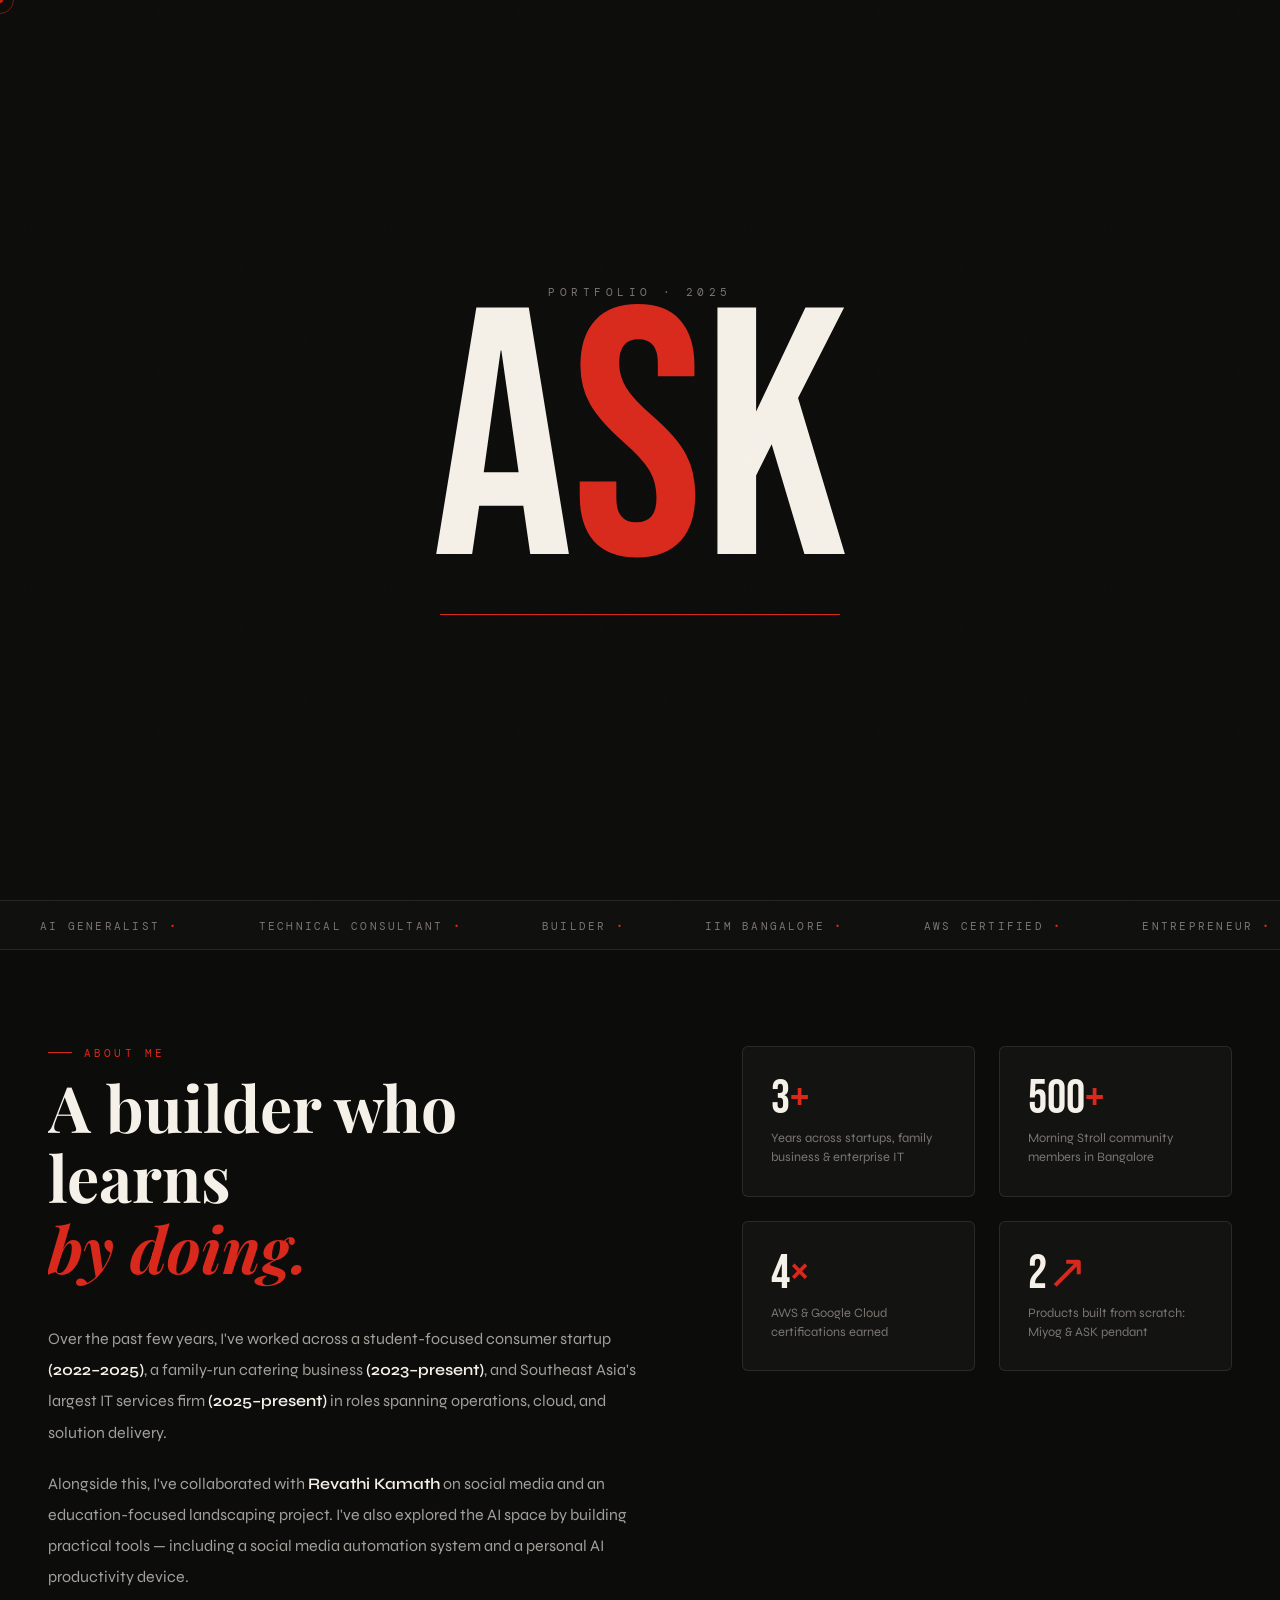
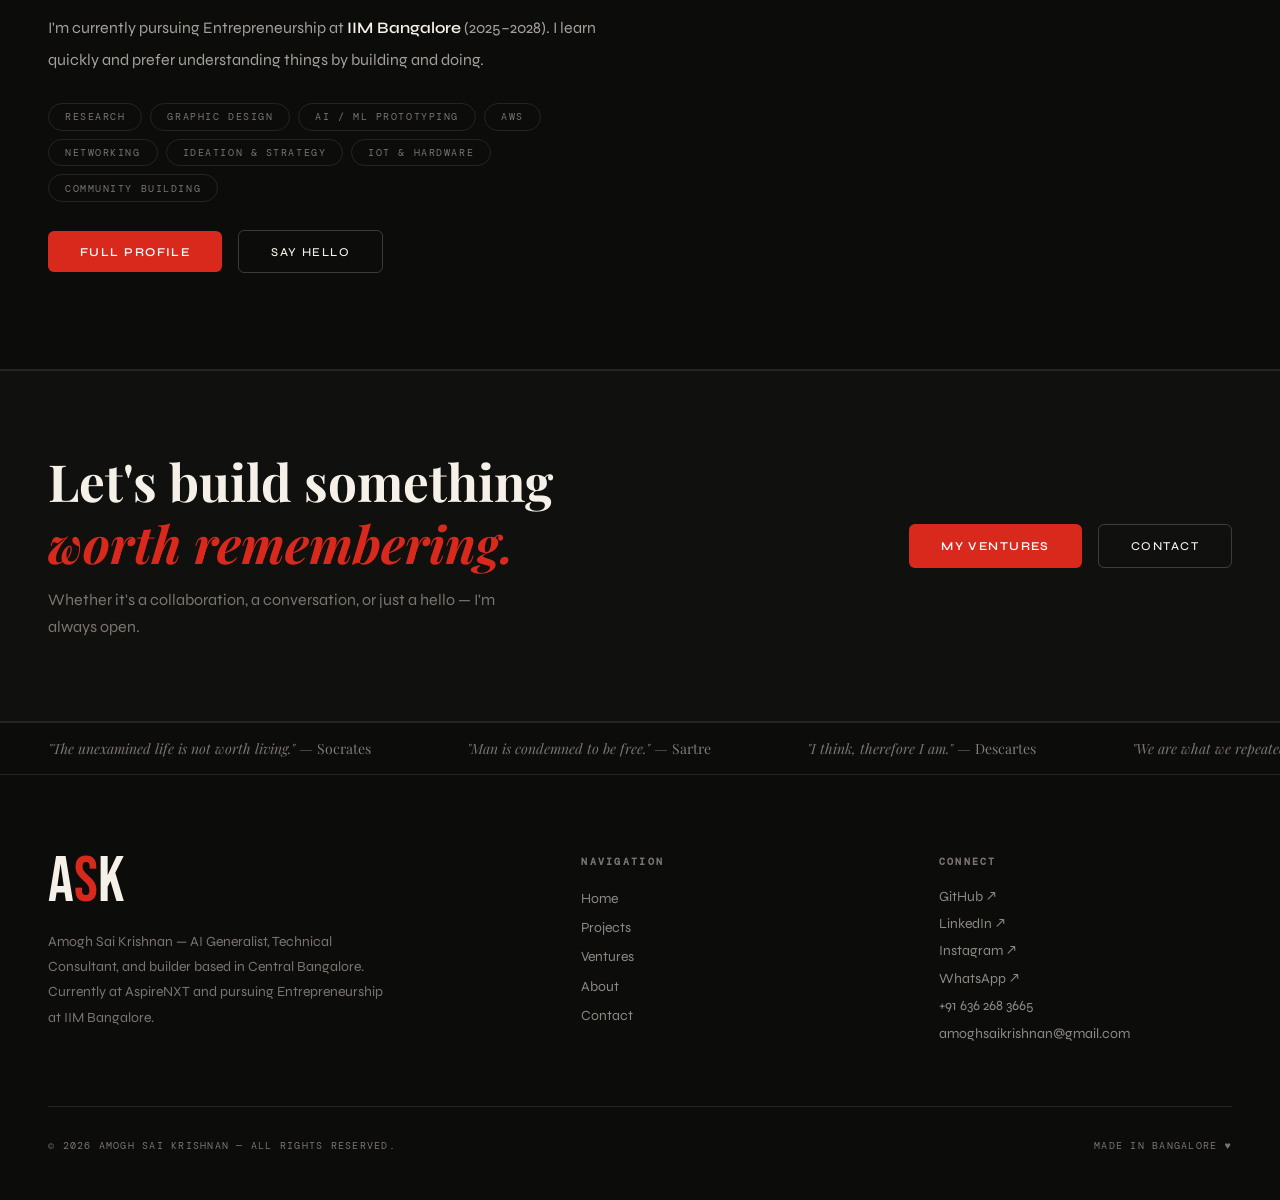
==== index.html @ 186d9bd1 "Add files via upload" ====
<!DOCTYPE html>
<html lang="en">
<head>
<meta charset="UTF-8">
<meta name="viewport" content="width=device-width, initial-scale=1.0">
<title>ASK — Amogh Sai Krishnan · AI Generalist</title>
<meta name="description" content="Amogh Sai Krishnan — AI Generalist, Technical Consultant, Entrepreneur based in Bangalore.">
<link rel="stylesheet" href="style.css">
</head>
<body>

<!-- Scroll Bar -->
<div id="scroll-bar"></div>

<!-- Cursor -->
<div id="cursor"></div>
<div id="cursor-ring"></div>

<!-- ══════════ INTRO ══════════ -->
<div id="intro">
  <span class="intro-eyebrow">Portfolio · 2025</span>
  <div class="intro-logo">A<span>S</span>K</div>
  <div class="intro-rule"></div>
</div>

<!-- ══════════ NAV ══════════ -->
<nav id="navbar">
  <a class="nav-logo" href="#" onclick="showPage('home'); return false;">A<em>S</em>K</a>
  <div class="nav-links">
    <a href="#" id="nl-home"     class="active"  onclick="showPage('home');     return false;">Home</a>
    <a href="#" id="nl-projects"             onclick="showPage('projects');  return false;">Projects</a>
    <a href="#" id="nl-ventures"             onclick="showPage('ventures');  return false;">Ventures</a>
    <a href="#" id="nl-about"                onclick="showPage('about');     return false;">About</a>
    <a href="#" id="nl-contact"              onclick="showPage('contact');   return false;">Contact</a>
  </div>
  <div class="nav-actions">
    <a href="https://github.com/amogh-code" target="_blank" title="GitHub" aria-label="GitHub">
      <svg width="16" height="16" viewBox="0 0 24 24" fill="currentColor"><path d="M12 2C6.477 2 2 6.484 2 12.017c0 4.425 2.865 8.18 6.839 9.504.5.092.682-.217.682-.483 0-.237-.008-.868-.013-1.703-2.782.605-3.369-1.343-3.369-1.343-.454-1.158-1.11-1.466-1.11-1.466-.908-.62.069-.608.069-.608 1.003.07 1.531 1.032 1.531 1.032.892 1.53 2.341 1.088 2.91.832.092-.647.35-1.088.636-1.338-2.22-.253-4.555-1.113-4.555-4.951 0-1.093.39-1.988 1.029-2.688-.103-.253-.446-1.272.098-2.65 0 0 .84-.27 2.75 1.026A9.564 9.564 0 0112 6.844c.85.004 1.705.115 2.504.337 1.909-1.296 2.747-1.027 2.747-1.027.546 1.379.202 2.398.1 2.651.64.7 1.028 1.595 1.028 2.688 0 3.848-2.339 4.695-4.566 4.943.359.309.678.92.678 1.855 0 1.338-.012 2.419-.012 2.747 0 .268.18.58.688.482A10.019 10.019 0 0022 12.017C22 6.484 17.522 2 12 2z"/></svg>
    </a>
    <a href="https://www.linkedin.com/in/amogh-sai-krishnan-1506a8212" target="_blank" title="LinkedIn" aria-label="LinkedIn">
      <svg width="16" height="16" viewBox="0 0 24 24" fill="currentColor"><path d="M20.447 20.452h-3.554v-5.569c0-1.328-.027-3.037-1.852-3.037-1.853 0-2.136 1.445-2.136 2.939v5.667H9.351V9h3.414v1.561h.046c.477-.9 1.637-1.85 3.37-1.85 3.601 0 4.267 2.37 4.267 5.455v6.286zM5.337 7.433a2.062 2.062 0 01-2.063-2.065 2.064 2.064 0 112.063 2.065zm1.782 13.019H3.555V9h3.564v11.452zM22.225 0H1.771C.792 0 0 .774 0 1.729v20.542C0 23.227.792 24 1.771 24h20.451C23.2 24 24 23.227 24 22.271V1.729C24 .774 23.2 0 22.222 0h.003z"/></svg>
    </a>
    <a href="mailto:amoghsaikrishnan@gmail.com" title="Email" aria-label="Email">
      <svg width="16" height="16" viewBox="0 0 24 24" fill="none" stroke="currentColor" stroke-width="2"><path d="M4 4h16c1.1 0 2 .9 2 2v12c0 1.1-.9 2-2 2H4c-1.1 0-2-.9-2-2V6c0-1.1.9-2 2-2z"/><polyline points="22,6 12,13 2,6"/></svg>
    </a>
  </div>
  <button class="hamburger" id="hamburger" onclick="toggleMenu()" aria-label="Menu">
    <span></span><span></span><span></span>
  </button>
</nav>

<!-- Mobile nav -->
<div class="mobile-nav" id="mobile-nav">
  <a href="#" onclick="showPage('home');     closeMenu(); return false;" id="mn-home">Home</a>
  <a href="#" onclick="showPage('projects'); closeMenu(); return false;" id="mn-projects">Projects</a>
  <a href="#" onclick="showPage('ventures'); closeMenu(); return false;" id="mn-ventures">Ventures</a>
  <a href="#" onclick="showPage('about');    closeMenu(); return false;" id="mn-about">About</a>
  <a href="#" onclick="showPage('contact');  closeMenu(); return false;" id="mn-contact">Contact</a>
  <div class="mob-socials">
    <a href="https://github.com/amogh-code" target="_blank">GitHub</a>
    <a href="https://www.linkedin.com/in/amogh-sai-krishnan-1506a8212" target="_blank">LinkedIn</a>
    <a href="https://www.instagram.com/amogh.kris/" target="_blank">Instagram</a>
    <a href="https://wa.link/hhleux" target="_blank">WhatsApp</a>
  </div>
</div>

<!-- ════════════════════════════════════════
     HOME PAGE
════════════════════════════════════════ -->
<section id="page-home" class="page active">

  <!-- Hero -->
  <div class="hero">
    <div class="hero-bg-text">ASK</div>
    <div class="hero-main">
      <div class="hero-tag">AI Generalist · Bangalore</div>
      <h1 class="hero-name">
        AMOGH<br>
        <span class="line2">SAI K.</span>
      </h1>
      <p class="hero-title">Builder, Consultant & Entrepreneur</p>
      <p class="hero-desc">
        Over the past few years I've moved across a student-focused consumer startup, a family-run catering business, and Southeast Asia's largest IT services firm — in roles spanning operations, cloud, and solution delivery. I learn by building and doing.
      </p>
      <div class="hero-actions">
        <a class="btn-red" href="#" onclick="showPage('ventures'); return false;">View Ventures ↗</a>
        <a class="btn-ghost" href="#" onclick="showPage('contact'); return false;">Get In Touch</a>
      </div>
    </div>
    <div class="hero-sidebar">
      <div class="hero-socials">
        <a href="https://github.com/amogh-code" target="_blank">
          <svg width="12" height="12" viewBox="0 0 24 24" fill="currentColor"><path d="M12 2C6.477 2 2 6.484 2 12.017c0 4.425 2.865 8.18 6.839 9.504.5.092.682-.217.682-.483 0-.237-.008-.868-.013-1.703-2.782.605-3.369-1.343-3.369-1.343-.454-1.158-1.11-1.466-1.11-1.466-.908-.62.069-.608.069-.608 1.003.07 1.531 1.032 1.531 1.032.892 1.53 2.341 1.088 2.91.832.092-.647.35-1.088.636-1.338-2.22-.253-4.555-1.113-4.555-4.951 0-1.093.39-1.988 1.029-2.688-.103-.253-.446-1.272.098-2.65 0 0 .84-.27 2.75 1.026A9.564 9.564 0 0112 6.844c.85.004 1.705.115 2.504.337 1.909-1.296 2.747-1.027 2.747-1.027.546 1.379.202 2.398.1 2.651.64.7 1.028 1.595 1.028 2.688 0 3.848-2.339 4.695-4.566 4.943.359.309.678.92.678 1.855 0 1.338-.012 2.419-.012 2.747 0 .268.18.58.688.482A10.019 10.019 0 0022 12.017C22 6.484 17.522 2 12 2z"/></svg>
          GitHub
        </a>
        <a href="https://www.linkedin.com/in/amogh-sai-krishnan-1506a8212" target="_blank">
          <svg width="12" height="12" viewBox="0 0 24 24" fill="currentColor"><path d="M20.447 20.452h-3.554v-5.569c0-1.328-.027-3.037-1.852-3.037-1.853 0-2.136 1.445-2.136 2.939v5.667H9.351V9h3.414v1.561h.046c.477-.9 1.637-1.85 3.37-1.85 3.601 0 4.267 2.37 4.267 5.455v6.286zM5.337 7.433a2.062 2.062 0 01-2.063-2.065 2.064 2.064 0 112.063 2.065zm1.782 13.019H3.555V9h3.564v11.452zM22.225 0H1.771C.792 0 0 .774 0 1.729v20.542C0 23.227.792 24 1.771 24h20.451C23.2 24 24 23.227 24 22.271V1.729C24 .774 23.2 0 22.222 0h.003z"/></svg>
          LinkedIn
        </a>
        <a href="https://www.instagram.com/amogh.kris/" target="_blank">
          <svg width="12" height="12" viewBox="0 0 24 24" fill="currentColor"><path d="M12 2.163c3.204 0 3.584.012 4.85.07 3.252.148 4.771 1.691 4.919 4.919.058 1.265.069 1.645.069 4.849 0 3.205-.012 3.584-.069 4.849-.149 3.225-1.664 4.771-4.919 4.919-1.266.058-1.644.07-4.85.07-3.204 0-3.584-.012-4.849-.07-3.26-.149-4.771-1.699-4.919-4.92-.058-1.265-.07-1.644-.07-4.849 0-3.204.013-3.583.07-4.849.149-3.227 1.664-4.771 4.919-4.919 1.266-.057 1.645-.069 4.849-.069zM12 0C8.741 0 8.333.014 7.053.072 2.695.272.273 2.69.073 7.052.014 8.333 0 8.741 0 12c0 3.259.014 3.668.072 4.948.2 4.358 2.618 6.78 6.98 6.98C8.333 23.986 8.741 24 12 24c3.259 0 3.668-.014 4.948-.072 4.354-.2 6.782-2.618 6.979-6.98.059-1.28.073-1.689.073-4.948 0-3.259-.014-3.667-.072-4.947-.196-4.354-2.617-6.78-6.979-6.98C15.668.014 15.259 0 12 0zm0 5.838a6.162 6.162 0 100 12.324 6.162 6.162 0 000-12.324zM12 16a4 4 0 110-8 4 4 0 010 8zm6.406-11.845a1.44 1.44 0 100 2.881 1.44 1.44 0 000-2.881z"/></svg>
          Instagram
        </a>
        <a href="https://wa.link/hhleux" target="_blank">
          <svg width="12" height="12" viewBox="0 0 24 24" fill="currentColor"><path d="M17.472 14.382c-.297-.149-1.758-.867-2.03-.967-.273-.099-.471-.148-.67.15-.197.297-.767.966-.94 1.164-.173.199-.347.223-.644.075-.297-.15-1.255-.463-2.39-1.475-.883-.788-1.48-1.761-1.653-2.059-.173-.297-.018-.458.13-.606.134-.133.298-.347.446-.52.149-.174.198-.298.298-.497.099-.198.05-.371-.025-.52-.075-.149-.669-1.612-.916-2.207-.242-.579-.487-.5-.669-.51-.173-.008-.371-.01-.57-.01-.198 0-.52.074-.792.372-.272.297-1.04 1.016-1.04 2.479 0 1.462 1.065 2.875 1.213 3.074.149.198 2.096 3.2 5.077 4.487.709.306 1.262.489 1.694.625.712.227 1.36.195 1.871.118.571-.085 1.758-.719 2.006-1.413.248-.694.248-1.289.173-1.413-.074-.124-.272-.198-.57-.347m-5.421 7.403h-.004a9.87 9.87 0 01-5.031-1.378l-.361-.214-3.741.982.998-3.648-.235-.374a9.86 9.86 0 01-1.51-5.26c.001-5.45 4.436-9.884 9.888-9.884 2.64 0 5.122 1.03 6.988 2.898a9.825 9.825 0 012.893 6.994c-.003 5.45-4.437 9.884-9.885 9.884m8.413-18.297A11.815 11.815 0 0012.05 0C5.495 0 .16 5.335.157 11.892c0 2.096.547 4.142 1.588 5.945L.057 24l6.305-1.654a11.882 11.882 0 005.683 1.448h.005c6.554 0 11.89-5.335 11.893-11.893a11.821 11.821 0 00-3.48-8.413z"/></svg>
          WhatsApp
        </a>
      </div>
      <div class="hero-scroll">Scroll Down</div>
    </div>
  </div>

  <!-- Marquee -->
  <div class="marquee-wrap">
    <div class="marquee-track">
      <span class="marquee-item">AI Generalist <b>·</b></span>
      <span class="marquee-item">Technical Consultant <b>·</b></span>
      <span class="marquee-item">Builder <b>·</b></span>
      <span class="marquee-item">IIM Bangalore <b>·</b></span>
      <span class="marquee-item">AWS Certified <b>·</b></span>
      <span class="marquee-item">Entrepreneur <b>·</b></span>
      <span class="marquee-item">Morning Stroll Host <b>·</b></span>
      <span class="marquee-item">IoT & Hardware <b>·</b></span>
      <span class="marquee-item">LLM Fine-tuning <b>·</b></span>
      <span class="marquee-item">Bangalore <b>·</b></span>
      <!-- duplicate for seamless loop -->
      <span class="marquee-item">AI Generalist <b>·</b></span>
      <span class="marquee-item">Technical Consultant <b>·</b></span>
      <span class="marquee-item">Builder <b>·</b></span>
      <span class="marquee-item">IIM Bangalore <b>·</b></span>
      <span class="marquee-item">AWS Certified <b>·</b></span>
      <span class="marquee-item">Entrepreneur <b>·</b></span>
      <span class="marquee-item">Morning Stroll Host <b>·</b></span>
      <span class="marquee-item">IoT & Hardware <b>·</b></span>
      <span class="marquee-item">LLM Fine-tuning <b>·</b></span>
      <span class="marquee-item">Bangalore <b>·</b></span>
    </div>
  </div>

  <!-- Bio -->
  <div class="container">
    <section class="bio-section">
      <div class="bio-grid">
        <div>
          <div class="section-eyebrow">About Me</div>
          <h2 class="section-title">A builder who learns<br><em>by doing.</em></h2>
          <div style="height:2rem;"></div>
          <p class="bio-text">Over the past few years, I've worked across a student-focused consumer startup <strong>(2022–2025)</strong>, a family-run catering business <strong>(2023–present)</strong>, and Southeast Asia's largest IT services firm <strong>(2025–present)</strong> in roles spanning operations, cloud, and solution delivery.</p>
          <p class="bio-text">Alongside this, I've collaborated with <strong>Revathi Kamath</strong> on social media and an education-focused landscaping project. I've also explored the AI space by building practical tools — including a social media automation system and a personal AI productivity device.</p>
          <p class="bio-text">I'm currently pursuing Entrepreneurship at <strong>IIM Bangalore</strong> (2025–2028). I learn quickly and prefer understanding things by building and doing.</p>
          <div class="tag-row">
            <span class="tag">Research</span>
            <span class="tag">Graphic Design</span>
            <span class="tag">AI / ML Prototyping</span>
            <span class="tag">AWS</span>
            <span class="tag">Networking</span>
            <span class="tag">Ideation &amp; Strategy</span>
            <span class="tag">IoT &amp; Hardware</span>
            <span class="tag">Community Building</span>
          </div>
          <div class="hero-actions">
            <a class="btn-red" href="#" onclick="showPage('about'); return false;">Full Profile</a>
            <a class="btn-ghost" href="#" onclick="showPage('contact'); return false;">Say Hello</a>
          </div>
        </div>
        <div>
          <div class="stat-grid reveal">
            <div class="stat-card">
              <div class="stat-num">3<span>+</span></div>
              <div class="stat-label">Years across startups, family business &amp; enterprise IT</div>
            </div>
            <div class="stat-card">
              <div class="stat-num">500<span>+</span></div>
              <div class="stat-label">Morning Stroll community members in Bangalore</div>
            </div>
            <div class="stat-card">
              <div class="stat-num">4<span>×</span></div>
              <div class="stat-label">AWS &amp; Google Cloud certifications earned</div>
            </div>
            <div class="stat-card">
              <div class="stat-num">2<span>↗</span></div>
              <div class="stat-label">Products built from scratch: Miyog &amp; ASK pendant</div>
            </div>
          </div>
        </div>
      </div>
    </section>
  </div>

  <div class="section-rule" style="margin:0;"></div>

  <!-- CTA Strip -->
  <div class="cta-strip reveal">
    <div>
      <h2>Let's build something<br><em>worth remembering.</em></h2>
      <p>Whether it's a collaboration, a conversation, or just a hello — I'm always open.</p>
    </div>
    <div class="cta-strip-btns">
      <a class="btn-red" href="#" onclick="showPage('ventures'); return false;">My Ventures</a>
      <a class="btn-ghost" href="#" onclick="showPage('contact'); return false;">Contact</a>
    </div>
  </div>

  <!-- Philosophical Quotes -->
  <div class="quotes-bar">
    <div class="quotes-track" id="quotes-track"></div>
  </div>

  <!-- Footer -->
  <footer>
    <div class="footer-top">
      <div class="footer-brand">
        <div class="footer-logo">A<em>S</em>K</div>
        <p class="footer-desc">Amogh Sai Krishnan — AI Generalist, Technical Consultant, and builder based in Central Bangalore. Currently at AspireNXT and pursuing Entrepreneurship at IIM Bangalore.</p>
      </div>
      <div class="footer-col">
        <h5>Navigation</h5>
        <ul>
          <li><a href="#" onclick="showPage('home');     return false;">Home</a></li>
          <li><a href="#" onclick="showPage('projects'); return false;">Projects</a></li>
          <li><a href="#" onclick="showPage('ventures'); return false;">Ventures</a></li>
          <li><a href="#" onclick="showPage('about');    return false;">About</a></li>
          <li><a href="#" onclick="showPage('contact');  return false;">Contact</a></li>
        </ul>
      </div>
      <div class="footer-col">
        <h5>Connect</h5>
        <div class="footer-socials">
          <a href="https://github.com/amogh-code" target="_blank">GitHub ↗</a>
          <a href="https://www.linkedin.com/in/amogh-sai-krishnan-1506a8212" target="_blank">LinkedIn ↗</a>
          <a href="https://www.instagram.com/amogh.kris/" target="_blank">Instagram ↗</a>
          <a href="https://wa.link/hhleux" target="_blank">WhatsApp ↗</a>
          <a href="tel:+916362683665">+91 636 268 3665</a>
          <a href="mailto:amoghsaikrishnan@gmail.com">amoghsaikrishnan@gmail.com</a>
        </div>
      </div>
    </div>
    <div class="footer-bottom">
      <span>© <span id="year"></span> Amogh Sai Krishnan — All rights reserved.</span>
      <span>Made in Bangalore ♥</span>
    </div>
  </footer>

</section><!-- /home -->

<!-- ════════════════════════════════════════
     PROJECTS PAGE
════════════════════════════════════════ -->
<section id="page-projects" class="page">
<div class="container">
  <div class="page-header">
    <div class="section-number">02</div>
    <div class="section-eyebrow">GitHub</div>
    <h1 class="section-title">Code &amp; <em>Experiments</em></h1>
    <p class="section-sub">A live view of my GitHub repositories — from web apps to prototypes and everything in between.</p>
  </div>
  <div class="search-row">
    <div class="search-wrap">
      <svg width="14" height="14" viewBox="0 0 24 24" fill="none" stroke="currentColor" stroke-width="2"><circle cx="11" cy="11" r="8"/><line x1="21" y1="21" x2="16.65" y2="16.65"/></svg>
      <input type="text" class="search-input" id="repo-search" placeholder="Search repositories…" oninput="filterRepos()">
    </div>
    <select class="filter-select" id="lang-filter" onchange="filterRepos()">
      <option value="">All Languages</option>
    </select>
    <button class="btn-sm-ghost" onclick="resetFilters()">Reset</button>
  </div>
  <div class="repos-grid" id="repos-grid">
    <div class="repo-loading">
      Fetching repositories
      <div class="loading-pulse"><span></span><span></span><span></span></div>
    </div>
  </div>
  <div style="height:5rem;"></div>
</div>
</section>

<!-- ════════════════════════════════════════
     VENTURES PAGE
════════════════════════════════════════ -->
<section id="page-ventures" class="page">
<div class="container">
  <div class="page-header">
    <div class="section-number">03</div>
    <div class="section-eyebrow">Entrepreneurship</div>
    <h1 class="section-title">Ventures &amp;<em> Work</em></h1>
    <p class="section-sub">Businesses built, products shipped, communities grown.</p>
  </div>

  <div class="ventures-section">

    <!-- Miyog -->
    <div class="accordion open" id="vc-miyog">
      <button class="accordion-trigger" onclick="toggleAcc('vc-miyog')">
        <div class="acc-head">
          <div class="acc-name">Miyog</div>
          <div class="acc-tagline">AI-driven end-to-end social media creation tool · 2025</div>
        </div>
        <svg class="acc-chevron" width="20" height="20" viewBox="0 0 24 24" fill="none" stroke="currentColor" stroke-width="1.5"><polyline points="6 9 12 15 18 9"/></svg>
      </button>
      <div class="accordion-body">
        <div class="accordion-content">
          <div class="venture-layout">
            <div class="venture-body">
              <p>In 2025, I spent a significant amount of time building Miyog — an AI-driven social media tool that ideates, creates, edits, and publishes content end to end. The product supports both AI-assisted editing of existing videos and fully AI-generated content.</p>
              <p>Building Miyog involved fine-tuning LLMs, integrating multiple APIs, writing and managing thousands of lines of code, and owning the system from development to deployment.</p>
              <div class="venture-list">
                <h6>What I built</h6>
                <ul>
                  <li>Fine-tuned LLMs for content ideation</li>
                  <li>Multi-platform API integrations</li>
                  <li>AI-assisted video editing pipeline</li>
                  <li>Fully AI-generated content flows</li>
                  <li>End-to-end dev to deployment ownership</li>
                </ul>
              </div>
              <div class="venture-btns">
                <a class="btn-ghost" href="#" onclick="showPage('contact'); return false;">Inquire</a>
              </div>
            </div>
            <div class="venture-media">
              <div class="media-block">🤖</div>
              <div class="media-block" style="font-size:1rem; flex-direction:column; gap:0.5rem; text-align:center; padding:1rem;">
                <span style="font-size:2rem;">📱</span>
                <span style="font-size:0.75rem; color:var(--muted); font-family:var(--font-mono); letter-spacing:0.1em; text-transform:uppercase;">Ideate → Create → Publish</span>
              </div>
            </div>
          </div>
        </div>
      </div>
    </div>

    <!-- ASK Pendant -->
    <div class="accordion" id="vc-ask-pendant">
      <button class="accordion-trigger" onclick="toggleAcc('vc-ask-pendant')">
        <div class="acc-head">
          <div class="acc-name">ASK — AI Pendant</div>
          <div class="acc-tagline">Personal AI productivity device · Late 2025 – 2026</div>
        </div>
        <svg class="acc-chevron" width="20" height="20" viewBox="0 0 24 24" fill="none" stroke="currentColor" stroke-width="1.5"><polyline points="6 9 12 15 18 9"/></svg>
      </button>
      <div class="accordion-body">
        <div class="accordion-content">
          <div class="venture-layout">
            <div class="venture-body">
              <p>In late 2025 and early 2026, I built ASK — a personal AI pendant designed for everyday productivity. The device uses an onboard microchip, battery, and microphone to listen to conversations both online and offline, and automatically create notes, set meeting reminders, and generate to-do lists.</p>
              <p>Additional capabilities are enabled through API integrations. Building ASK involved hands-on work with hardware design, 3D printing, IoT systems, AI integrations, and end-to-end product ownership.</p>
              <div class="venture-list">
                <h6>Technologies involved</h6>
                <ul>
                  <li>Custom hardware design &amp; 3D printing</li>
                  <li>IoT systems &amp; onboard microchip</li>
                  <li>AI integrations (notes, reminders, to-dos)</li>
                  <li>Online &amp; offline conversation listening</li>
                  <li>Full product ownership from concept to device</li>
                </ul>
              </div>
            </div>
            <div class="venture-media">
              <div class="media-block">🔮</div>
              <div class="media-block" style="font-size:1rem; flex-direction:column; gap:0.5rem; text-align:center; padding:1rem;">
                <span style="font-size:2rem;">🎙️</span>
                <span style="font-size:0.75rem; color:var(--muted); font-family:var(--font-mono); letter-spacing:0.1em; text-transform:uppercase;">Listen → Transcribe → Act</span>
              </div>
            </div>
          </div>
        </div>
      </div>
    </div>

    <!-- Morning Stroll -->
    <div class="accordion" id="vc-morning-stroll">
      <button class="accordion-trigger" onclick="toggleAcc('vc-morning-stroll')">
        <div class="acc-head">
          <div class="acc-name">The Morning Stroll</div>
          <div class="acc-tagline">Bangalore's outdoor startup networking group · Ongoing</div>
        </div>
        <svg class="acc-chevron" width="20" height="20" viewBox="0 0 24 24" fill="none" stroke="currentColor" stroke-width="1.5"><polyline points="6 9 12 15 18 9"/></svg>
      </button>
      <div class="accordion-body">
        <div class="accordion-content">
          <div class="venture-layout">
            <div class="venture-body">
              <p>I run The Morning Stroll — one of Bangalore's largest outdoor startup networking groups. I host a monthly event on the first Sunday at Cubbon Park, bringing networking outdoors.</p>
              <p>With an average turnout of 40–50 attendees per event and a community of over 500 members, this reflects my strengths in communication, relationship building, and community-led networking.</p>
              <div class="venture-list">
                <h6>Key numbers</h6>
                <ul>
                  <li>500+ community members</li>
                  <li>40–50 attendees per monthly event</li>
                  <li>Cubbon Park, Bangalore — first Sunday</li>
                  <li>Outdoor, startup-focused format</li>
                </ul>
              </div>
            </div>
            <div class="venture-media">
              <div class="media-block">🌿</div>
              <div class="media-block" style="font-size:1rem; flex-direction:column; gap:0.5rem; text-align:center; padding:1rem;">
                <span style="font-size:2rem;">☀️</span>
                <span style="font-size:0.75rem; color:var(--muted); font-family:var(--font-mono); letter-spacing:0.1em; text-transform:uppercase;">Every First Sunday · Cubbon Park</span>
              </div>
            </div>
          </div>
        </div>
      </div>
    </div>

    <!-- Gudbud -->
    <div class="accordion" id="vc-gudbud">
      <button class="accordion-trigger" onclick="toggleAcc('vc-gudbud')">
        <div class="acc-head">
          <div class="acc-name">Gudbud.in</div>
          <div class="acc-tagline">Student apparel brand · 2022–2025</div>
        </div>
        <svg class="acc-chevron" width="20" height="20" viewBox="0 0 24 24" fill="none" stroke="currentColor" stroke-width="1.5"><polyline points="6 9 12 15 18 9"/></svg>
      </button>
      <div class="accordion-body">
        <div class="accordion-content">
          <div class="venture-layout">
            <div class="venture-body">
              <p>Gudbud.in was a student-focused online store specializing in quirky, relatable apparel designed for engineers. Celebrated the chaos and creativity of student life through clever, humour-infused designs.</p>
              <div class="venture-list">
                <h6>Services</h6>
                <ul>
                  <li>Custom T-shirts &amp; Hoodies</li>
                  <li>Event &amp; College Fest Merchandise</li>
                  <li>Corporate Branding</li>
                  <li>Small Batch Custom Orders</li>
                </ul>
              </div>
              <div class="venture-btns">
                <a class="btn-red" href="https://gudbud.in" target="_blank">Visit Gudbud.in ↗</a>
              </div>
            </div>
            <div class="venture-media">
              <div class="media-block">👕</div>
            </div>
          </div>
        </div>
      </div>
    </div>

    <!-- Annam Authentic -->
    <div class="accordion" id="vc-annam">
      <button class="accordion-trigger" onclick="toggleAcc('vc-annam')">
        <div class="acc-head">
          <div class="acc-name">Annam Authentic</div>
          <div class="acc-tagline">Malleshwaram's vegetarian catering service · 2023–present</div>
        </div>
        <svg class="acc-chevron" width="20" height="20" viewBox="0 0 24 24" fill="none" stroke="currentColor" stroke-width="1.5"><polyline points="6 9 12 15 18 9"/></svg>
      </button>
      <div class="accordion-body">
        <div class="accordion-content">
          <div class="venture-layout">
            <div class="venture-body">
              <p>Annam Authentic is Malleshwaram and Sadashivnagar's largest catering service, specializing in pure vegetarian authentic Brahmin style food. As CEO, I oversee marketing, delivery, cooking, and all business operations.</p>
              <div class="venture-list">
                <h6>What we offer</h6>
                <ul>
                  <li>100% Vegetarian. 200% Flavor.</li>
                  <li>Daily rotating authentic menu</li>
                  <li>Premium buffet experience</li>
                  <li>Catering services available</li>
                </ul>
              </div>
              <div class="venture-meta">
                <div class="meta-row">
                  <svg viewBox="0 0 24 24" fill="none" stroke="currentColor" stroke-width="2"><path d="M21 10c0 7-9 13-9 13s-9-6-9-13a9 9 0 0118 0z"/><circle cx="12" cy="10" r="3"/></svg>
                  123 Malleshwaram Main Road, Bangalore
                </div>
                <div class="meta-row">
                  <svg viewBox="0 0 24 24" fill="none" stroke="currentColor" stroke-width="2"><path d="M22 16.92v3a2 2 0 01-2.18 2 19.79 19.79 0 01-8.63-3.07A19.5 19.5 0 013.07 8.81 19.79 19.79 0 01.02 4.18 2 2 0 012 2h3a2 2 0 012 1.72 12.84 12.84 0 00.7 2.81 2 2 0 01-.45 2.11L6.09 9.91a16 16 0 006 6l1.27-1.27a2 2 0 012.11-.45 12.84 12.84 0 002.81.7A2 2 0 0122 16.92z"/></svg>
                  +91 636 268 3665
                </div>
              </div>
              <div class="venture-btns">
                <a class="btn-ghost" href="https://maps.google.com" target="_blank">Get Directions ↗</a>
              </div>
            </div>
            <div class="venture-media">
              <div class="media-block">🍛</div>
              <div class="map-frame">
                <iframe src="https://www.google.com/maps/embed?pb=!1m18!1m12!1m3!1d3887.7246953840214!2d77.5598192!3d12.996252!2m3!1f0!2f0!3f0!3m2!1i1024!2i768!4f13.1!3m3!1m2!1s0x3bae3dde41c9d541%3A0x6c0ee3d8f12fa178!2sMalleshwaram%2C%20Bengaluru%2C%20Karnataka!5e0!3m2!1sen!2sin!4v1650450519289!5m2!1sen!2sin" width="100%" height="200" style="border:0;display:block;" allowfullscreen loading="lazy" title="Annam Authentic Location"></iframe>
              </div>
            </div>
          </div>
        </div>
      </div>
    </div>

    <!-- Web Projects -->
    <div class="accordion" id="vc-web">
      <button class="accordion-trigger" onclick="toggleAcc('vc-web')">
        <div class="acc-head">
          <div class="acc-name">Web Projects</div>
          <div class="acc-tagline">AspireNXT · Jamming Goat · Revathi Kamath · 2025</div>
        </div>
        <svg class="acc-chevron" width="20" height="20" viewBox="0 0 24 24" fill="none" stroke="currentColor" stroke-width="1.5"><polyline points="6 9 12 15 18 9"/></svg>
      </button>
      <div class="accordion-body">
        <div class="accordion-content">
          <div class="venture-layout">
            <div class="venture-body">
              <p>In early 2025, I contributed to the website development of <strong>AspireNXT</strong> (aspirenxt.com) and independently designed and built the website for <strong>Jamming Goat</strong> (jamminggoat.in), reflecting my early foundation in design and web development.</p>
              <p>I also work with <strong>Revathi Kamath</strong> on social media strategy and on building an online college focused on landscaping, covering outdoor space design, ecological planning, and environmental aesthetics. This involves leadership across curriculum design, platform structure, and overall execution.</p>
              <div class="venture-btns">
                <a class="btn-red" href="https://aspirenxt.com" target="_blank">AspireNXT ↗</a>
                <a class="btn-ghost" href="https://jamminggoat.in" target="_blank">Jamming Goat ↗</a>
              </div>
            </div>
            <div class="venture-media">
              <div class="media-block">💻</div>
            </div>
          </div>
        </div>
      </div>
    </div>

  </div><!-- /ventures-section -->
  <div style="height:2rem;"></div>
</div>
</section>

<!-- ════════════════════════════════════════
     ABOUT PAGE
════════════════════════════════════════ -->
<section id="page-about" class="page">
<div class="container">
  <div class="page-header">
    <div class="section-number">04</div>
    <div class="section-eyebrow">Résumé</div>
    <h1 class="section-title">The Walking<br><em>Résumé</em></h1>
    <p class="section-sub">(With a Pulse)</p>
  </div>

  <div class="marquee-wrap" style="margin-bottom:3rem;">
    <div class="marquee-track slow">
      <span class="marquee-item">AI Generalist <b>·</b></span>
      <span class="marquee-item">IIM Bangalore · Entrepreneurship <b>·</b></span>
      <span class="marquee-item">AspireNXT · Technical Consultant <b>·</b></span>
      <span class="marquee-item">Builder <b>·</b></span>
      <span class="marquee-item">AWS Certified <b>·</b></span>
      <span class="marquee-item">Gudbud Founder <b>·</b></span>
      <span class="marquee-item">Annam Authentic CEO <b>·</b></span>
      <span class="marquee-item">Morning Stroll Host <b>·</b></span>
      <span class="marquee-item">AI Generalist <b>·</b></span>
      <span class="marquee-item">IIM Bangalore · Entrepreneurship <b>·</b></span>
      <span class="marquee-item">AspireNXT · Technical Consultant <b>·</b></span>
      <span class="marquee-item">Builder <b>·</b></span>
      <span class="marquee-item">AWS Certified <b>·</b></span>
      <span class="marquee-item">Gudbud Founder <b>·</b></span>
      <span class="marquee-item">Annam Authentic CEO <b>·</b></span>
      <span class="marquee-item">Morning Stroll Host <b>·</b></span>
    </div>
  </div>

  <div class="about-section">
    <div class="about-layout">

      <!-- Timeline -->
      <div>
        <div class="section-eyebrow" style="margin-bottom:2rem;">Experience</div>
        <div class="timeline">

          <div class="tl-item reveal">
            <div class="tl-dot">
              <svg viewBox="0 0 24 24" fill="none" stroke="currentColor" stroke-width="2.5"><polyline points="20 6 9 17 4 12"/></svg>
            </div>
            <div class="tl-card">
              <div class="tl-date">2025 – Present</div>
              <div class="tl-title">Technical Consultant · AspireNXT</div>
              <div class="tl-org">Southeast Asia's Largest IT Services Company</div>
              <div class="tl-desc">Collaborating closely with AWS and Atlassian teams across both technical implementation and solution sales. Earned multiple technical and sales certifications and contributed to the end-to-end web development of the company's new website.</div>
            </div>
          </div>

          <div class="tl-item reveal reveal-delay-1">
            <div class="tl-dot">
              <svg viewBox="0 0 24 24" fill="none" stroke="currentColor" stroke-width="2.5"><circle cx="12" cy="12" r="3"/></svg>
            </div>
            <div class="tl-card">
              <div class="tl-date">2025–2028</div>
              <div class="tl-title">Entrepreneurship · IIM Bangalore</div>
              <div class="tl-org">Indian Institute of Management Bangalore</div>
              <div class="tl-desc">Pursuing Entrepreneurship at one of India's top business schools while continuing to build and ship products.</div>
            </div>
          </div>

          <div class="tl-item reveal reveal-delay-2">
            <div class="tl-dot">
              <svg viewBox="0 0 24 24" fill="none" stroke="currentColor" stroke-width="2.5"><path d="M12 20h9"/><path d="M16.5 3.5a2.121 2.121 0 013 3L7 19l-4 1 1-4L16.5 3.5z"/></svg>
            </div>
            <div class="tl-card">
              <div class="tl-date">Nov 2023 – Present</div>
              <div class="tl-title">CEO · Annam Authentic</div>
              <div class="tl-org">Catering Service, Malleshwaram &amp; Sadashivnagar</div>
              <div class="tl-desc">Leading Malleshwaram's largest vegetarian catering service. Managing marketing, delivery, cooking, and all business operations.</div>
            </div>
          </div>

          <div class="tl-item reveal reveal-delay-1">
            <div class="tl-dot">
              <svg viewBox="0 0 24 24" fill="none" stroke="currentColor" stroke-width="2.5"><polyline points="16 18 22 12 16 6"/><polyline points="8 6 2 12 8 18"/></svg>
            </div>
            <div class="tl-card">
              <div class="tl-date">2022 – 2025</div>
              <div class="tl-title">Founder · Gudbud.in</div>
              <div class="tl-org">Student Apparel Startup</div>
              <div class="tl-desc">Founded a student-focused online store specializing in quirky, relatable apparel for engineers. Launched and managed all aspects from design to delivery.</div>
            </div>
          </div>

          <div class="tl-item reveal reveal-delay-2">
            <div class="tl-dot">
              <svg viewBox="0 0 24 24" fill="none" stroke="currentColor" stroke-width="2.5"><path d="M2 3h6a4 4 0 014 4v14a3 3 0 00-3-3H2z"/><path d="M22 3h-6a4 4 0 00-4 4v14a3 3 0 013-3h7z"/></svg>
            </div>
            <div class="tl-card">
              <div class="tl-date">2021 – Oct 2024</div>
              <div class="tl-title">Freelance Copywriter &amp; Designer</div>
              <div class="tl-org">Self-employed</div>
              <div class="tl-desc">Created compelling content for various clients. Designed numerous posters and posts for social media accounts — developing a keen eye for visual storytelling.</div>
            </div>
          </div>

          <div class="tl-item reveal">
            <div class="tl-dot">
              <svg viewBox="0 0 24 24" fill="none" stroke="currentColor" stroke-width="2.5"><circle cx="12" cy="12" r="4"/><path d="M4.93 4.93l14.14 14.14"/></svg>
            </div>
            <div class="tl-card">
              <div class="tl-date">Jun 2023 – Mar 2025</div>
              <div class="tl-title">Pre-University · Psychology</div>
              <div class="tl-org">Sri Sri Ravishankar Vidyamandir</div>
              <div class="tl-desc">Pursued Pre-University education with a focus on Psychology, building a foundation in human behaviour and cognitive science.</div>
            </div>
          </div>

        </div>
      </div>

      <!-- Sidebar -->
      <div class="sidebar-cards">

        <div class="sidebar-acc open" id="sa-skills">
          <button class="sidebar-trigger" onclick="toggleSidebar('sa-skills')">
            <div><div class="sidebar-name">Skills</div><div class="sidebar-sub">What I bring to the table</div></div>
            <svg class="sidebar-chevron" width="16" height="16" viewBox="0 0 24 24" fill="none" stroke="currentColor" stroke-width="2"><polyline points="6 9 12 15 18 9"/></svg>
          </button>
          <div class="sidebar-body">
            <div class="sidebar-content">
              <div class="skill-col-wrap">
                <div class="skill-group">
                  <h6>Technical</h6>
                  <ul>
                    <li>AWS Cloud</li>
                    <li>AI / ML Prototyping</li>
                    <li>LLM Fine-tuning</li>
                    <li>IoT &amp; Hardware</li>
                    <li>Web Development</li>
                    <li>API Integrations</li>
                  </ul>
                </div>
                <div class="skill-group">
                  <h6>Creative</h6>
                  <ul>
                    <li>Graphic Design</li>
                    <li>Copywriting</li>
                    <li>Social Media</li>
                    <li>Brand Strategy</li>
                    <li>Content Creation</li>
                    <li>Ideation</li>
                  </ul>
                </div>
              </div>
            </div>
          </div>
        </div>

        <div class="sidebar-acc" id="sa-certs">
          <button class="sidebar-trigger" onclick="toggleSidebar('sa-certs')">
            <div><div class="sidebar-name">Certifications</div><div class="sidebar-sub">4 earned</div></div>
            <svg class="sidebar-chevron" width="16" height="16" viewBox="0 0 24 24" fill="none" stroke="currentColor" stroke-width="2"><polyline points="6 9 12 15 18 9"/></svg>
          </button>
          <div class="sidebar-body">
            <div class="sidebar-content">
              <div class="cert-list">
                <div class="cert-item">AWS Certified Cloud Practitioner</div>
                <div class="cert-item">AWS Partner: Sales Accreditation</div>
                <div class="cert-item">AWS Partner: Technical Accreditation</div>
                <div class="cert-item">Prompt Design in Vertex AI — Google Cloud</div>
              </div>
            </div>
          </div>
        </div>

        <div class="sidebar-acc" id="sa-langs">
          <button class="sidebar-trigger" onclick="toggleSidebar('sa-langs')">
            <div><div class="sidebar-name">Languages</div><div class="sidebar-sub">4 languages spoken</div></div>
            <svg class="sidebar-chevron" width="16" height="16" viewBox="0 0 24 24" fill="none" stroke="currentColor" stroke-width="2"><polyline points="6 9 12 15 18 9"/></svg>
          </button>
          <div class="sidebar-body">
            <div class="sidebar-content">
              <div class="cert-list">
                <div class="cert-item">English — Fluent</div>
                <div class="cert-item">Tamil — Proficient</div>
                <div class="cert-item">Hindi — Proficient</div>
                <div class="cert-item">Kannada — Conversational</div>
              </div>
            </div>
          </div>
        </div>

        <div class="sidebar-acc" id="sa-edu">
          <button class="sidebar-trigger" onclick="toggleSidebar('sa-edu')">
            <div><div class="sidebar-name">Education</div><div class="sidebar-sub">Academic background</div></div>
            <svg class="sidebar-chevron" width="16" height="16" viewBox="0 0 24 24" fill="none" stroke="currentColor" stroke-width="2"><polyline points="6 9 12 15 18 9"/></svg>
          </button>
          <div class="sidebar-body">
            <div class="sidebar-content">
              <div class="edu-items">
                <div class="edu-item">
                  <div class="edu-school">Indian Institute of Management Bangalore</div>
                  <div class="edu-detail">Entrepreneurship · 2025–2028</div>
                </div>
                <div class="edu-item">
                  <div class="edu-school">Sri Sri Ravishankar Vidyamandir</div>
                  <div class="edu-detail">Pre-University, Psychology · Jun 2023 – Mar 2025</div>
                </div>
                <div class="edu-item">
                  <div class="edu-school">BP Indian Public School</div>
                  <div class="edu-detail">High School Diploma · 2010–2021</div>
                </div>
              </div>
            </div>
          </div>
        </div>

      </div><!-- /sidebar-cards -->
    </div><!-- /about-layout -->

    <!-- Philosophy -->
    <div class="philosophy-section reveal">
      <h2 class="phil-title">My Philosophy</h2>
      <p class="phil-text">As someone fascinated by psychology and drawn to existentialist thought, I believe understanding human behaviour is the foundation for building things that actually matter — whether that's a product, a company, or a community.</p>
      <div class="phil-cards">
        <div class="phil-card">
          <h4>Psychological Lens</h4>
          <p>Understanding how people think and behave shapes every product, pitch, and interaction. My psychology background gives me a lens that most builders don't have — I design for humans first.</p>
        </div>
        <div class="phil-card">
          <h4>Stoic Foundation</h4>
          <p>Drawn to stoicism and existentialism — focus on what you can control, build in the present, take responsibility for outcomes. This keeps me grounded across the chaos of running multiple projects at once.</p>
        </div>
      </div>
    </div>

  </div><!-- /about-section -->
  <div style="height:4rem;"></div>
</div>
</section>

<!-- ════════════════════════════════════════
     CONTACT PAGE
════════════════════════════════════════ -->
<section id="page-contact" class="page">
<div class="container">
  <div class="page-header">
    <div class="section-number">05</div>
    <div class="section-eyebrow">Contact</div>
    <h1 class="section-title">Slide Into<br><em>My Inbox</em></h1>
    <p class="section-sub">(Professionally 😏) — Have a project, idea, or just want to say hi?</p>
  </div>

  <div class="contact-layout">
    <div>
      <p class="contact-info-title">Reach out via any channel.</p>

      <div class="contact-item">
        <div class="contact-icon">
          <svg viewBox="0 0 24 24" fill="none" stroke="currentColor" stroke-width="2"><path d="M22 16.92v3a2 2 0 01-2.18 2 19.79 19.79 0 01-8.63-3.07A19.5 19.5 0 013.07 8.81 19.79 19.79 0 01.02 4.18 2 2 0 012 2h3a2 2 0 012 1.72 12.84 12.84 0 00.7 2.81 2 2 0 01-.45 2.11L6.09 9.91a16 16 0 006 6l1.27-1.27a2 2 0 012.11-.45 12.84 12.84 0 002.81.7A2 2 0 0122 16.92z"/></svg>
        </div>
        <div>
          <div class="contact-label">Phone</div>
          <div class="contact-value"><a href="tel:+916362683665">+91 636 268 3665</a></div>
        </div>
      </div>

      <div class="contact-item">
        <div class="contact-icon">
          <svg viewBox="0 0 24 24" fill="none" stroke="currentColor" stroke-width="2"><path d="M4 4h16c1.1 0 2 .9 2 2v12c0 1.1-.9 2-2 2H4c-1.1 0-2-.9-2-2V6c0-1.1.9-2 2-2z"/><polyline points="22,6 12,13 2,6"/></svg>
        </div>
        <div>
          <div class="contact-label">Email</div>
          <div class="contact-value"><a href="mailto:amoghsaikrishnan@gmail.com">amoghsaikrishnan@gmail.com</a></div>
        </div>
      </div>

      <div class="contact-item">
        <div class="contact-icon" style="background:rgba(37,211,102,0.1);border-color:rgba(37,211,102,0.3);color:#25D366;">
          <svg viewBox="0 0 24 24" fill="currentColor"><path d="M17.472 14.382c-.297-.149-1.758-.867-2.03-.967-.273-.099-.471-.148-.67.15-.197.297-.767.966-.94 1.164-.173.199-.347.223-.644.075-.297-.15-1.255-.463-2.39-1.475-.883-.788-1.48-1.761-1.653-2.059-.173-.297-.018-.458.13-.606.134-.133.298-.347.446-.52.149-.174.198-.298.298-.497.099-.198.05-.371-.025-.52-.075-.149-.669-1.612-.916-2.207-.242-.579-.487-.5-.669-.51-.173-.008-.371-.01-.57-.01-.198 0-.52.074-.792.372-.272.297-1.04 1.016-1.04 2.479 0 1.462 1.065 2.875 1.213 3.074.149.198 2.096 3.2 5.077 4.487.709.306 1.262.489 1.694.625.712.227 1.36.195 1.871.118.571-.085 1.758-.719 2.006-1.413.248-.694.248-1.289.173-1.413-.074-.124-.272-.198-.57-.347m-5.421 7.403h-.004a9.87 9.87 0 01-5.031-1.378l-.361-.214-3.741.982.998-3.648-.235-.374a9.86 9.86 0 01-1.51-5.26c.001-5.45 4.436-9.884 9.888-9.884 2.64 0 5.122 1.03 6.988 2.898a9.825 9.825 0 012.893 6.994c-.003 5.45-4.437 9.884-9.885 9.884m8.413-18.297A11.815 11.815 0 0012.05 0C5.495 0 .16 5.335.157 11.892c0 2.096.547 4.142 1.588 5.945L.057 24l6.305-1.654a11.882 11.882 0 005.683 1.448h.005c6.554 0 11.89-5.335 11.893-11.893a11.821 11.821 0 00-3.48-8.413z"/></svg>
        </div>
        <div>
          <div class="contact-label">WhatsApp</div>
          <div class="contact-value"><a href="https://wa.link/hhleux" target="_blank">Message on WhatsApp ↗</a></div>
        </div>
      </div>

      <div class="contact-item">
        <div class="contact-icon" style="background:rgba(200,200,200,0.08);border-color:rgba(200,200,200,0.2);color:#aaa;">
          <svg viewBox="0 0 24 24" fill="currentColor"><path d="M12 2C6.477 2 2 6.484 2 12.017c0 4.425 2.865 8.18 6.839 9.504.5.092.682-.217.682-.483 0-.237-.008-.868-.013-1.703-2.782.605-3.369-1.343-3.369-1.343-.454-1.158-1.11-1.466-1.11-1.466-.908-.62.069-.608.069-.608 1.003.07 1.531 1.032 1.531 1.032.892 1.53 2.341 1.088 2.91.832.092-.647.35-1.088.636-1.338-2.22-.253-4.555-1.113-4.555-4.951 0-1.093.39-1.988 1.029-2.688-.103-.253-.446-1.272.098-2.65 0 0 .84-.27 2.75 1.026A9.564 9.564 0 0112 6.844c.85.004 1.705.115 2.504.337 1.909-1.296 2.747-1.027 2.747-1.027.546 1.379.202 2.398.1 2.651.64.7 1.028 1.595 1.028 2.688 0 3.848-2.339 4.695-4.566 4.943.359.309.678.92.678 1.855 0 1.338-.012 2.419-.012 2.747 0 .268.18.58.688.482A10.019 10.019 0 0022 12.017C22 6.484 17.522 2 12 2z"/></svg>
        </div>
        <div>
          <div class="contact-label">GitHub</div>
          <div class="contact-value"><a href="https://github.com/amogh-code" target="_blank">@amogh-code ↗</a></div>
        </div>
      </div>

      <div class="contact-item">
        <div class="contact-icon" style="background:rgba(245,240,232,0.05);border-color:rgba(245,240,232,0.1);color:var(--muted);">
          <svg viewBox="0 0 24 24" fill="none" stroke="currentColor" stroke-width="2"><path d="M21 10c0 7-9 13-9 13s-9-6-9-13a9 9 0 0118 0z"/><circle cx="12" cy="10" r="3"/></svg>
        </div>
        <div>
          <div class="contact-label">Location</div>
          <div class="contact-value">Central Bangalore, India</div>
        </div>
      </div>
    </div>

    <div class="form-wrap">
      <div class="form-title">Send a message.</div>
      <p class="form-sub">Fill in the form below and I'll get back to you as soon as I can.</p>
      <form id="contact-form" onsubmit="handleSubmit(event)">
        <div class="form-row">
          <div class="form-group">
            <label class="form-label" for="f-name">Name</label>
            <input type="text" id="f-name" class="form-field" placeholder="John Doe" required>
          </div>
          <div class="form-group">
            <label class="form-label" for="f-email">Email</label>
            <input type="email" id="f-email" class="form-field" placeholder="john@example.com" required>
          </div>
        </div>
        <div class="form-group">
          <label class="form-label" for="f-subject">Subject</label>
          <input type="text" id="f-subject" class="form-field" placeholder="What's this about?">
        </div>
        <div class="form-group">
          <label class="form-label" for="f-msg">Message</label>
          <textarea id="f-msg" class="form-field" placeholder="Tell me about your project, idea, or just say hello…" required></textarea>
        </div>
        <button type="submit" class="btn-submit-full">Send Message →</button>
      </form>
    </div>
  </div>
  <div style="height:3rem;"></div>
</div>
</section>

<!-- Thank You Overlay -->
<div id="ty-overlay">
  <div class="ty-icon">🚀</div>
  <div class="ty-title">Message Sent.</div>
  <p class="ty-sub">I'll get back to you soon.</p>
  <button class="btn-ghost" style="margin-top:1.5rem;" onclick="document.getElementById('ty-overlay').classList.remove('show')">Close</button>
</div>

<!-- ══════════ SCRIPT ══════════ -->
<script>
// ─ Year
document.getElementById('year').textContent = new Date().getFullYear();

// ─ Intro
setTimeout(() => {
  const intro = document.getElementById('intro');
  intro.style.animation = 'fadeOut 0.6s ease forwards';
  setTimeout(() => intro.remove(), 700);
}, 3200);

// ─ Cursor
const cur = document.getElementById('cursor');
const ring = document.getElementById('cursor-ring');
let mx = 0, my = 0;
document.addEventListener('mousemove', e => {
  mx = e.clientX; my = e.clientY;
  cur.style.left  = mx + 'px'; cur.style.top  = my + 'px';
  ring.style.left = mx + 'px'; ring.style.top = my + 'px';
});
document.addEventListener('mousedown', () => cur.style.transform = 'translate(-50%,-50%) scale(2)');
document.addEventListener('mouseup',   () => cur.style.transform = 'translate(-50%,-50%) scale(1)');

// ─ Scroll progress & nav
window.addEventListener('scroll', () => {
  const el = document.documentElement;
  document.getElementById('scroll-bar').style.width =
    (el.scrollTop / (el.scrollHeight - el.clientHeight) * 100) + '%';
  document.getElementById('navbar').classList.toggle('scrolled', window.scrollY > 60);
});

// ─ Navigation
const pages = ['home','projects','ventures','about','contact'];
function showPage(id) {
  pages.forEach(p => {
    document.getElementById('page-'+p)?.classList.remove('active');
    document.getElementById('nl-'+p)?.classList.remove('active');
    document.getElementById('mn-'+p)?.classList.remove('active');
  });
  document.getElementById('page-'+id)?.classList.add('active');
  document.getElementById('nl-'+id)?.classList.add('active');
  document.getElementById('mn-'+id)?.classList.add('active');
  window.scrollTo({ top: 0, behavior: 'smooth' });
  if (id === 'projects' && !window._reposFetched) fetchRepos();
  setTimeout(initReveal, 80);
  return false;
}

// ─ Hamburger
function toggleMenu() {
  document.getElementById('mobile-nav').classList.toggle('open');
  document.getElementById('hamburger').classList.toggle('open');
}
function closeMenu() {
  document.getElementById('mobile-nav').classList.remove('open');
  document.getElementById('hamburger').classList.remove('open');
}

// ─ Accordions (ventures + about)
function toggleAcc(id) {
  document.getElementById(id).classList.toggle('open');
}
function toggleSidebar(id) {
  document.getElementById(id).classList.toggle('open');
}

// ─ Contact form
function handleSubmit(e) {
  e.preventDefault();
  const name    = document.getElementById('f-name').value;
  const email   = document.getElementById('f-email').value;
  const subject = document.getElementById('f-subject').value || 'Portfolio Enquiry';
  const msg     = document.getElementById('f-msg').value;
  const body    = `Name: ${name}\nEmail: ${email}\n\nMessage:\n${msg}`;
  window.open(`mailto:amoghsaikrishnan@gmail.com?subject=${encodeURIComponent(subject)}&body=${encodeURIComponent(body)}`);
  document.getElementById('ty-overlay').classList.add('show');
  spawnParticles();
  e.target.reset();
  setTimeout(() => document.getElementById('ty-overlay').classList.remove('show'), 4500);
}

function spawnParticles() {
  const cols = ['#D9291C','#FF3B2B','#F5F0E8','#FFD700','#ffffff'];
  for (let i = 0; i < 45; i++) {
    const p = document.createElement('div');
    p.className = 'particle';
    const s = Math.random() * 9 + 4;
    p.style.cssText = `
      left:${Math.random()*100}vw; bottom:${Math.random()*10}px;
      width:${s}px; height:${s}px;
      background:${cols[Math.floor(Math.random()*cols.length)]};
      animation-duration:${Math.random()*2+2.5}s;
      animation-delay:${Math.random()*0.4}s;
    `;
    document.body.appendChild(p);
    setTimeout(() => p.remove(), 4000);
  }
}

// ─ GitHub repos
const langColors = {
  JavaScript:'#f7df1e', TypeScript:'#3178c6', Python:'#3572A5',
  HTML:'#e34c26', CSS:'#563d7c', Rust:'#dea584', Go:'#00ADD8',
  'C++':'#f34b7d', Ruby:'#701516', Swift:'#ffac45'
};
let allRepos = [];

async function fetchRepos() {
  window._reposFetched = true;
  try {
    const res = await fetch('https://api.github.com/users/amogh-code/repos?per_page=50&sort=updated');
    if (!res.ok) throw new Error();
    const data = await res.json();
    allRepos = data.map(r => ({
      name: r.name, desc: r.description || 'No description available.',
      lang: r.language || 'Unknown', stars: r.stargazers_count,
      forks: r.forks_count, url: r.html_url, topics: r.topics || []
    }));
  } catch {
    allRepos = [
      { name:'frontend-client-task', desc:'Frontend task using React and TypeScript.', lang:'TypeScript', stars:4, forks:2, url:'https://github.com/amogh-code', topics:['react','typescript'] },
      { name:'calculator', desc:'Simple calculator with HTML, CSS and JavaScript.', lang:'JavaScript', stars:3, forks:1, url:'https://github.com/amogh-code', topics:['javascript','html'] },
      { name:'personal-portfolio', desc:'Personal portfolio website.', lang:'JavaScript', stars:5, forks:0, url:'https://github.com/amogh-code', topics:['portfolio','react'] },
      { name:'weather-app', desc:'Weather app using OpenWeatherMap API.', lang:'JavaScript', stars:2, forks:1, url:'https://github.com/amogh-code', topics:['javascript','api'] },
    ];
  }
  const sel = document.getElementById('lang-filter');
  [...new Set(allRepos.map(r => r.lang))].filter(Boolean).forEach(l => {
    const o = document.createElement('option'); o.value = o.textContent = l; sel.appendChild(o);
  });
  renderRepos(allRepos);
}

function filterRepos() {
  const q = document.getElementById('repo-search').value.toLowerCase();
  const l = document.getElementById('lang-filter').value;
  renderRepos(allRepos.filter(r =>
    (!q || r.name.includes(q) || r.desc.toLowerCase().includes(q)) &&
    (!l || r.lang === l)
  ));
}
function resetFilters() {
  document.getElementById('repo-search').value = '';
  document.getElementById('lang-filter').value = '';
  renderRepos(allRepos);
}
function renderRepos(repos) {
  const g = document.getElementById('repos-grid');
  if (!repos.length) { g.innerHTML = '<div class="repo-loading">No repositories found.</div>'; return; }
  g.innerHTML = repos.map(r => `
    <div class="repo-card">
      <div class="repo-name">${r.name}</div>
      <div class="repo-desc">${r.desc}</div>
      ${r.topics.length ? `<div class="repo-topics">${r.topics.slice(0,4).map(t=>`<span class="repo-topic">${t}</span>`).join('')}</div>` : ''}
      <div class="repo-footer">
        <div class="repo-lang"><div class="lang-dot" style="background:${langColors[r.lang]||'#888'}"></div>${r.lang}</div>
        <div class="repo-stat">★ ${r.stars}</div>
        <div class="repo-stat">⑂ ${r.forks}</div>
        <a href="${r.url}" target="_blank" class="repo-link">View ↗</a>
      </div>
    </div>
  `).join('');
}

// ─ Philosophical quotes marquee
const quotes = [
  {t:"The unexamined life is not worth living.", a:"Socrates"},
  {t:"Man is condemned to be free.", a:"Sartre"},
  {t:"I think, therefore I am.", a:"Descartes"},
  {t:"We are what we repeatedly do.", a:"Aristotle"},
  {t:"The soul becomes dyed with the colour of its thoughts.", a:"Marcus Aurelius"},
  {t:"Life must be understood backward. But it must be lived forward.", a:"Kierkegaard"},
  {t:"The mind is everything. What you think you become.", a:"Buddha"},
  {t:"To be yourself in a world constantly trying to make you something else is the greatest accomplishment.", a:"Emerson"},
];
const qt = document.getElementById('quotes-track');
const qHtml = quotes.map(q => `<span class="quote-item">"${q.t}" — <em>${q.a}</em></span>`).join('');
qt.innerHTML = qHtml + qHtml;

// ─ Reveal on scroll
function initReveal() {
  const obs = new IntersectionObserver(entries => {
    entries.forEach(e => { if (e.isIntersecting) { e.target.classList.add('vis'); obs.unobserve(e.target); } });
  }, { threshold: 0.08 });
  document.querySelectorAll('.page.active .reveal').forEach(el => {
    el.classList.remove('vis'); obs.observe(el);
  });
}
initReveal();
</script>

</body>
</html>
---- style.css ----
/* ═══════════════════════════════════════════════
   ASK — Amogh Sai Krishnan · Portfolio
   Aesthetic: Noir Editorial Magazine
═══════════════════════════════════════════════ */

@import url('https://fonts.googleapis.com/css2?family=Bebas+Neue&family=Playfair+Display:ital,wght@0,400;0,700;0,900;1,400;1,700&family=Syne:wght@300;400;500;600&family=DM+Mono:ital,wght@0,300;1,300&display=swap');

/* ── Variables ─────────────────────────────── */
:root {
  --ink:    #0C0C0B;
  --paper:  #F5F0E8;
  --cream:  #EDE8DC;
  --red:    #D9291C;
  --red2:   #FF3B2B;
  --muted:  #7A7570;
  --border: rgba(245,240,232,0.10);
  --card:   rgba(255,255,255,0.03);
  --r:      6px;
  --font-display: 'Bebas Neue', sans-serif;
  --font-serif:   'Playfair Display', Georgia, serif;
  --font-body:    'Syne', sans-serif;
  --font-mono:    'DM Mono', monospace;
}

/* ── Reset ──────────────────────────────────── */
*, *::before, *::after { box-sizing: border-box; margin: 0; padding: 0; }
html { scroll-behavior: smooth; font-size: 16px; }
body {
  font-family: var(--font-body);
  background: var(--ink);
  color: var(--paper);
  overflow-x: hidden;
  -webkit-font-smoothing: antialiased;
}
a { color: inherit; text-decoration: none; }
img, svg { display: block; }
button { font-family: inherit; cursor: pointer; border: none; background: none; }
ul { list-style: none; }

/* Grain overlay */
body::before {
  content: '';
  position: fixed; inset: 0; z-index: 9999;
  pointer-events: none;
  background-image: url("data:image/svg+xml,%3Csvg viewBox='0 0 256 256' xmlns='http://www.w3.org/2000/svg'%3E%3Cfilter id='noise'%3E%3CfeTurbulence type='fractalNoise' baseFrequency='0.9' numOctaves='4' stitchTiles='stitch'/%3E%3C/filter%3E%3Crect width='100%25' height='100%25' filter='url(%23noise)' opacity='1'/%3E%3C/svg%3E");
  background-size: 180px;
  opacity: 0.025;
}

/* ── Scroll Progress ────────────────────────── */
#scroll-bar {
  position: fixed; top: 0; left: 0; height: 2px;
  background: var(--red);
  width: 0; z-index: 1000;
  transition: width 0.08s linear;
}

/* ── Cursor ─────────────────────────────────── */
#cursor {
  position: fixed; pointer-events: none; z-index: 9998;
  width: 6px; height: 6px; border-radius: 50%;
  background: var(--red);
  transform: translate(-50%,-50%);
  transition: transform 0.1s, opacity 0.3s;
  mix-blend-mode: difference;
}
#cursor-ring {
  position: fixed; pointer-events: none; z-index: 9997;
  width: 28px; height: 28px; border-radius: 50%;
  border: 1px solid rgba(217,41,28,0.5);
  transform: translate(-50%,-50%);
  transition: left 0.12s ease, top 0.12s ease, transform 0.3s, opacity 0.3s;
}

/* ── Intro Screen ───────────────────────────── */
#intro {
  position: fixed; inset: 0; z-index: 500;
  background: var(--ink);
  display: flex; flex-direction: column;
  align-items: center; justify-content: center;
  gap: 0;
}
.intro-eyebrow {
  font-family: var(--font-mono);
  font-size: 0.7rem; letter-spacing: 0.4em;
  color: var(--muted); text-transform: uppercase;
  opacity: 0; animation: fadeUp 0.6s ease 0.3s forwards;
}
.intro-logo {
  font-family: var(--font-display);
  font-size: clamp(10rem, 28vw, 22rem);
  line-height: 0.85;
  color: var(--paper);
  animation: introReveal 1s cubic-bezier(.16,1,.3,1) 0.5s both;
}
.intro-logo span { color: var(--red); }
.intro-rule {
  width: 0; height: 1px;
  background: var(--red);
  animation: lineGrow 0.8s ease 1.3s forwards;
  margin-top: 1rem;
}
@keyframes introReveal {
  from { opacity:0; transform: translateY(40px) skewY(2deg); }
  to   { opacity:1; transform: translateY(0) skewY(0); }
}
@keyframes lineGrow { to { width: min(60vw, 400px); } }
@keyframes fadeUp {
  from { opacity:0; transform: translateY(10px); }
  to   { opacity:1; transform: translateY(0); }
}
@keyframes fadeOut {
  to { opacity:0; pointer-events:none; visibility:hidden; }
}

/* ── NAV ────────────────────────────────────── */
nav {
  position: fixed; top: 0; left: 0; right: 0; z-index: 200;
  padding: 1.5rem 3rem;
  display: flex; justify-content: space-between; align-items: center;
  transition: padding 0.4s, background 0.4s;
}
nav.scrolled {
  padding: 0.9rem 3rem;
  background: rgba(12,12,11,0.92);
  backdrop-filter: blur(24px);
  border-bottom: 1px solid var(--border);
}
.nav-logo {
  font-family: var(--font-display);
  font-size: 1.8rem; letter-spacing: 0.06em;
  color: var(--paper);
  line-height: 1;
}
.nav-logo em { color: var(--red); font-style: normal; }
.nav-links {
  display: flex; gap: 2.5rem; align-items: center;
}
.nav-links a {
  font-size: 0.75rem; font-weight: 500;
  letter-spacing: 0.14em; text-transform: uppercase;
  color: var(--muted); position: relative;
  transition: color 0.2s;
}
.nav-links a::after {
  content: '';
  position: absolute; bottom: -4px; left: 0; right: 100%;
  height: 1px; background: var(--red);
  transition: right 0.3s cubic-bezier(.4,0,.2,1);
}
.nav-links a:hover, .nav-links a.active { color: var(--paper); }
.nav-links a:hover::after, .nav-links a.active::after { right: 0; }
.nav-actions { display: flex; gap: 1rem; align-items: center; }
.nav-actions a {
  color: var(--muted); transition: color 0.2s;
  display: flex; align-items: center;
}
.nav-actions a:hover { color: var(--red); }
.hamburger {
  display: none; flex-direction: column; gap: 5px;
  padding: 4px;
}
.hamburger span {
  display: block; width: 20px; height: 1.5px;
  background: var(--paper); transition: all 0.3s;
}
.hamburger.open span:nth-child(1) { transform: translateY(6.5px) rotate(45deg); }
.hamburger.open span:nth-child(2) { opacity: 0; transform: scaleX(0); }
.hamburger.open span:nth-child(3) { transform: translateY(-6.5px) rotate(-45deg); }

/* Mobile nav */
.mobile-nav {
  position: fixed; inset: 0; z-index: 190;
  background: var(--ink);
  display: flex; flex-direction: column;
  align-items: center; justify-content: center; gap: 2.5rem;
  transform: translateY(-100%);
  transition: transform 0.5s cubic-bezier(.77,0,.175,1);
}
.mobile-nav.open { transform: translateY(0); }
.mobile-nav a {
  font-family: var(--font-display);
  font-size: 3rem; letter-spacing: 0.06em;
  color: var(--muted); transition: color 0.2s;
}
.mobile-nav a:hover, .mobile-nav a.active { color: var(--paper); }
.mobile-nav .mob-socials { display: flex; gap: 1.5rem; margin-top: 1rem; }
.mobile-nav .mob-socials a { font-size: 0.8rem; letter-spacing: 0.1em; text-transform: uppercase; color: var(--muted); }
.mobile-nav .mob-socials a:hover { color: var(--red); }

/* ── Pages ──────────────────────────────────── */
.page { display: none; min-height: 100vh; padding-top: 88px; }
.page.active { display: block; }
.container { max-width: 1280px; margin: 0 auto; padding: 0 3rem; }

/* ── HERO ───────────────────────────────────── */
.hero {
  min-height: calc(100vh - 88px);
  display: grid; grid-template-columns: 1fr 0.4fr;
  align-items: end;
  padding: 4rem 3rem 5rem;
  position: relative; overflow: hidden;
  gap: 0;
}
.hero-bg-text {
  position: absolute; top: -2%; right: -2%;
  font-family: var(--font-display);
  font-size: clamp(200px, 35vw, 480px);
  line-height: 0.85;
  color: rgba(255,255,255,0.018);
  pointer-events: none;
  user-select: none;
  letter-spacing: -0.02em;
}
.hero-main { position: relative; z-index: 2; }
.hero-tag {
  display: inline-flex; align-items: center; gap: 0.75rem;
  font-family: var(--font-mono); font-size: 0.7rem;
  letter-spacing: 0.25em; text-transform: uppercase;
  color: var(--red);
  margin-bottom: 1.5rem;
}
.hero-tag::before { content: ''; width: 32px; height: 1px; background: var(--red); }
.hero-name {
  font-family: var(--font-display);
  font-size: clamp(5rem, 12vw, 11rem);
  line-height: 0.88;
  letter-spacing: -0.01em;
  margin-bottom: 0.5rem;
}
.hero-name .line2 { color: var(--red); margin-left: 0.08em; }
.hero-title {
  font-family: var(--font-serif);
  font-size: clamp(1.1rem, 2.5vw, 1.6rem);
  font-style: italic; font-weight: 400;
  color: var(--muted);
  margin-bottom: 2.5rem;
  letter-spacing: 0.02em;
}
.hero-desc {
  font-size: 0.95rem; line-height: 1.9;
  color: rgba(245,240,232,0.55);
  max-width: 540px; margin-bottom: 3rem;
}
.hero-actions { display: flex; gap: 1rem; flex-wrap: wrap; align-items: center; }

.btn-red {
  display: inline-flex; align-items: center; gap: 0.6rem;
  padding: 0.85rem 2rem;
  background: var(--red); color: #fff;
  font-size: 0.75rem; font-weight: 600;
  letter-spacing: 0.12em; text-transform: uppercase;
  border-radius: var(--r);
  transition: background 0.2s, transform 0.2s, box-shadow 0.2s;
}
.btn-red:hover {
  background: var(--red2); transform: translateY(-2px);
  box-shadow: 0 12px 32px rgba(217,41,28,0.35);
}
.btn-ghost {
  display: inline-flex; align-items: center; gap: 0.6rem;
  padding: 0.85rem 2rem;
  border: 1px solid rgba(245,240,232,0.2); color: var(--paper);
  font-size: 0.75rem; font-weight: 500;
  letter-spacing: 0.12em; text-transform: uppercase;
  border-radius: var(--r);
  transition: border-color 0.2s, background 0.2s, transform 0.2s;
}
.btn-ghost:hover {
  border-color: var(--red); background: rgba(217,41,28,0.08);
  transform: translateY(-2px);
}

.hero-sidebar {
  position: relative; z-index: 2;
  display: flex; flex-direction: column;
  align-items: flex-end; justify-content: flex-end;
  padding-bottom: 0.5rem;
  gap: 3rem;
}
.hero-socials { display: flex; flex-direction: column; gap: 1rem; align-items: flex-end; }
.hero-socials a {
  font-family: var(--font-mono); font-size: 0.65rem;
  letter-spacing: 0.18em; text-transform: uppercase;
  color: var(--muted); transition: color 0.2s;
  display: flex; align-items: center; gap: 0.5rem;
}
.hero-socials a:hover { color: var(--red); }
.hero-scroll {
  writing-mode: vertical-rl; text-orientation: mixed;
  font-family: var(--font-mono); font-size: 0.65rem;
  letter-spacing: 0.25em; text-transform: uppercase;
  color: var(--muted);
  display: flex; align-items: center; gap: 1rem;
}
.hero-scroll::after {
  content: ''; width: 1px; height: 60px;
  background: linear-gradient(to bottom, var(--muted), transparent);
}

/* ── Marquee ────────────────────────────────── */
.marquee-wrap {
  overflow: hidden; border-top: 1px solid var(--border);
  border-bottom: 1px solid var(--border);
  padding: 0.9rem 0;
  background: rgba(255,255,255,0.015);
}
.marquee-track {
  display: inline-flex; white-space: nowrap;
  animation: marquee 28s linear infinite;
}
.marquee-track.slow { animation-duration: 55s; }
.marquee-item {
  font-family: var(--font-mono); font-size: 0.7rem;
  letter-spacing: 0.2em; text-transform: uppercase;
  color: var(--muted); padding: 0 2.5rem;
}
.marquee-item b { color: var(--red); }
@keyframes marquee {
  from { transform: translateX(0); }
  to   { transform: translateX(-50%); }
}

/* ── Section Headings ───────────────────────── */
.section-number {
  font-family: var(--font-display);
  font-size: 7rem; line-height: 1;
  color: rgba(255,255,255,0.04);
  position: absolute; top: -1rem; right: 0;
  pointer-events: none; user-select: none;
  letter-spacing: -0.04em;
}
.section-eyebrow {
  font-family: var(--font-mono); font-size: 0.7rem;
  letter-spacing: 0.28em; text-transform: uppercase;
  color: var(--red); margin-bottom: 0.75rem;
  display: flex; align-items: center; gap: 0.75rem;
}
.section-eyebrow::before { content: ''; width: 24px; height: 1px; background: var(--red); }
.section-title {
  font-family: var(--font-serif);
  font-size: clamp(2.5rem, 5vw, 4rem);
  font-weight: 700; line-height: 1.1;
  margin-bottom: 0.5rem;
}
.section-title em { color: var(--red); font-style: italic; }
.section-sub {
  font-size: 0.9rem; color: var(--muted); line-height: 1.8;
  max-width: 500px;
}
.section-rule {
  width: 100%; height: 1px;
  background: var(--border);
  margin: 4rem 0;
}

/* ── Bio Section ────────────────────────────── */
.bio-section { padding: 6rem 0; position: relative; overflow: hidden; }
.bio-grid { display: grid; grid-template-columns: 1.1fr 0.9fr; gap: 6rem; align-items: start; }
.bio-text { font-size: 1rem; line-height: 1.95; color: rgba(245,240,232,0.65); margin-bottom: 1.25rem; }
.bio-text strong { color: var(--paper); font-weight: 600; }
.tag-row { display: flex; flex-wrap: wrap; gap: 0.5rem; margin: 1.75rem 0; }
.tag {
  font-family: var(--font-mono); font-size: 0.65rem;
  letter-spacing: 0.15em; text-transform: uppercase;
  padding: 0.4rem 1rem; border-radius: 100px;
  border: 1px solid var(--border); color: var(--muted);
  transition: all 0.2s;
}
.tag:hover { border-color: var(--red); color: var(--red); background: rgba(217,41,28,0.06); }

.stat-grid { display: grid; grid-template-columns: 1fr 1fr; gap: 1.5rem; }
.stat-card {
  padding: 1.75rem;
  border: 1px solid var(--border);
  border-radius: var(--r);
  background: var(--card);
  position: relative; overflow: hidden;
  transition: border-color 0.3s;
}
.stat-card::before {
  content: ''; position: absolute; top: 0; left: 0;
  width: 3px; height: 0;
  background: var(--red);
  transition: height 0.4s;
}
.stat-card:hover { border-color: rgba(245,240,232,0.12); }
.stat-card:hover::before { height: 100%; }
.stat-num {
  font-family: var(--font-display);
  font-size: 3rem; color: var(--paper);
  line-height: 1; margin-bottom: 0.4rem;
}
.stat-num span { color: var(--red); }
.stat-label { font-size: 0.8rem; color: var(--muted); line-height: 1.5; }

/* ── CTA Strip ──────────────────────────────── */
.cta-strip {
  padding: 5rem 3rem;
  border-top: 1px solid var(--border);
  border-bottom: 1px solid var(--border);
  display: grid; grid-template-columns: 1fr auto;
  gap: 3rem; align-items: center;
  background: rgba(255,255,255,0.015);
}
.cta-strip h2 {
  font-family: var(--font-serif);
  font-size: clamp(2rem, 4vw, 3.5rem);
  font-weight: 700; line-height: 1.2;
}
.cta-strip h2 em { color: var(--red); font-style: italic; }
.cta-strip p { color: var(--muted); margin-top: 0.75rem; line-height: 1.7; max-width: 480px; }
.cta-strip-btns { display: flex; gap: 1rem; flex-wrap: wrap; }

/* ── Quotes Bar ─────────────────────────────── */
.quotes-bar {
  overflow: hidden; padding: 1rem 0;
  border-top: 1px solid var(--border);
}
.quotes-track {
  display: inline-flex; white-space: nowrap;
  animation: marquee 70s linear infinite;
}
.quote-item {
  font-family: var(--font-serif);
  font-size: 0.875rem; font-style: italic;
  padding: 0 3rem; color: var(--muted);
}
.quote-item em { color: rgba(245,240,232,0.5); font-style: normal; }

/* ── FOOTER ─────────────────────────────────── */
footer {
  padding: 5rem 3rem 3rem;
  border-top: 1px solid var(--border);
}
.footer-top {
  display: grid; grid-template-columns: 1.6fr 1fr 1fr;
  gap: 4rem; margin-bottom: 4rem;
}
.footer-brand { max-width: 340px; }
.footer-logo {
  font-family: var(--font-display);
  font-size: 4rem; line-height: 0.85;
  color: var(--paper); margin-bottom: 1.25rem;
}
.footer-logo em { color: var(--red); font-style: normal; }
.footer-desc { font-size: 0.875rem; color: var(--muted); line-height: 1.8; }
.footer-col h5 {
  font-family: var(--font-mono); font-size: 0.65rem;
  letter-spacing: 0.22em; text-transform: uppercase;
  color: var(--muted); margin-bottom: 1.25rem;
}
.footer-col ul { display: flex; flex-direction: column; gap: 0.65rem; }
.footer-col ul a { font-size: 0.875rem; color: rgba(245,240,232,0.55); transition: color 0.2s; }
.footer-col ul a:hover { color: var(--red); }
.footer-socials { display: flex; flex-direction: column; gap: 0.65rem; }
.footer-socials a { font-size: 0.875rem; color: rgba(245,240,232,0.55); transition: color 0.2s; }
.footer-socials a:hover { color: var(--red); }
.footer-bottom {
  padding-top: 2rem; border-top: 1px solid var(--border);
  display: flex; justify-content: space-between;
  font-family: var(--font-mono); font-size: 0.65rem;
  letter-spacing: 0.12em; text-transform: uppercase;
  color: var(--muted);
}

/* ── PROJECTS PAGE ──────────────────────────── */
.page-header {
  padding: 4rem 0 3rem;
  position: relative; overflow: hidden;
}
.search-row {
  display: flex; gap: 0.75rem; flex-wrap: wrap;
  margin: 2.5rem 0;
}
.search-wrap { position: relative; flex: 1; min-width: 220px; }
.search-wrap svg {
  position: absolute; left: 14px; top: 50%;
  transform: translateY(-50%);
  color: var(--muted); pointer-events: none;
}
.search-input {
  width: 100%; padding: 0.8rem 1rem 0.8rem 2.75rem;
  background: var(--card); border: 1px solid var(--border);
  border-radius: var(--r); color: var(--paper);
  font-family: var(--font-body); font-size: 0.875rem;
  transition: border-color 0.2s;
}
.search-input::placeholder { color: var(--muted); }
.search-input:focus { outline: none; border-color: rgba(245,240,232,0.25); }
.filter-select {
  padding: 0.8rem 1.25rem;
  background: var(--card); border: 1px solid var(--border);
  border-radius: var(--r); color: var(--paper);
  font-family: var(--font-body); font-size: 0.8rem;
  cursor: pointer; transition: border-color 0.2s;
}
.filter-select:focus { outline: none; border-color: rgba(245,240,232,0.25); }
.filter-select option { background: #1a1a18; }
.btn-sm-ghost {
  padding: 0.8rem 1.25rem;
  border: 1px solid var(--border);
  border-radius: var(--r); color: var(--muted);
  font-family: var(--font-body); font-size: 0.8rem;
  transition: all 0.2s;
}
.btn-sm-ghost:hover { border-color: rgba(245,240,232,0.2); color: var(--paper); }

.repos-grid { display: grid; grid-template-columns: repeat(auto-fill, minmax(320px, 1fr)); gap: 1px; }
.repo-card {
  padding: 2rem;
  border: 1px solid var(--border);
  border-radius: 0;
  background: var(--card);
  display: flex; flex-direction: column; gap: 1rem;
  transition: background 0.2s;
  position: relative;
}
.repos-grid .repo-card { border-radius: 0; border-right: none; border-bottom: none; }
.repos-grid { border: 1px solid var(--border); border-radius: var(--r); overflow: hidden; }
.repo-card:hover { background: rgba(255,255,255,0.05); }
.repo-card::after {
  content: ''; position: absolute; bottom: 0; left: 2rem; right: 2rem;
  height: 1px; background: var(--border);
}
.repo-name { font-weight: 600; font-size: 0.95rem; color: var(--paper); }
.repo-desc { font-size: 0.85rem; color: var(--muted); line-height: 1.7; flex: 1; }
.repo-footer { display: flex; align-items: center; flex-wrap: wrap; gap: 1rem; }
.repo-lang {
  display: flex; align-items: center; gap: 0.4rem;
  font-family: var(--font-mono); font-size: 0.7rem;
  letter-spacing: 0.08em; color: var(--muted);
}
.lang-dot { width: 8px; height: 8px; border-radius: 50%; }
.repo-stat {
  font-family: var(--font-mono); font-size: 0.7rem;
  color: var(--muted); display: flex; align-items: center; gap: 0.3rem;
}
.repo-topics { display: flex; flex-wrap: wrap; gap: 0.4rem; }
.repo-topic {
  font-family: var(--font-mono); font-size: 0.62rem;
  letter-spacing: 0.1em; text-transform: uppercase;
  padding: 0.2rem 0.6rem; border-radius: 100px;
  border: 1px solid var(--border); color: var(--muted);
}
.repo-link {
  font-family: var(--font-mono); font-size: 0.7rem;
  letter-spacing: 0.1em; text-transform: uppercase;
  color: var(--muted); margin-left: auto;
  transition: color 0.2s;
  display: flex; align-items: center; gap: 0.3rem;
}
.repo-link:hover { color: var(--red); }
.repo-loading {
  padding: 6rem; text-align: center;
  color: var(--muted); font-family: var(--font-mono);
  font-size: 0.75rem; letter-spacing: 0.15em; text-transform: uppercase;
  grid-column: 1 / -1;
}
.loading-pulse { display: flex; gap: 6px; justify-content: center; margin-top: 1rem; }
.loading-pulse span {
  width: 6px; height: 6px; border-radius: 50%; background: var(--muted);
  animation: pulse-dot 1.4s ease-in-out infinite;
}
.loading-pulse span:nth-child(2) { animation-delay: 0.2s; }
.loading-pulse span:nth-child(3) { animation-delay: 0.4s; }
@keyframes pulse-dot {
  0%,80%,100% { transform: scale(0.6); opacity: 0.4; }
  40%          { transform: scale(1);   opacity: 1; }
}

/* ── CONTACT PAGE ───────────────────────────── */
.contact-layout {
  display: grid; grid-template-columns: 0.85fr 1.15fr;
  gap: 5rem; padding: 3rem 0 6rem;
  align-items: start;
}
.contact-info-title {
  font-family: var(--font-serif);
  font-size: 1.5rem; font-style: italic;
  margin-bottom: 2rem;
}
.contact-item {
  display: flex; gap: 1.25rem;
  padding: 1.5rem 0;
  border-bottom: 1px solid var(--border);
}
.contact-item:first-of-type { border-top: 1px solid var(--border); }
.contact-icon {
  width: 36px; height: 36px; flex-shrink: 0;
  border-radius: 50%; background: rgba(217,41,28,0.1);
  border: 1px solid rgba(217,41,28,0.25);
  display: flex; align-items: center; justify-content: center;
  color: var(--red);
}
.contact-icon svg { width: 15px; height: 15px; }
.contact-label {
  font-family: var(--font-mono); font-size: 0.62rem;
  letter-spacing: 0.2em; text-transform: uppercase;
  color: var(--muted); margin-bottom: 0.35rem;
}
.contact-value { font-size: 0.9rem; transition: color 0.2s; }
.contact-value a:hover { color: var(--red); }

.form-wrap {
  background: var(--card);
  border: 1px solid var(--border);
  border-radius: calc(var(--r) * 2);
  padding: 3rem;
}
.form-title {
  font-family: var(--font-serif);
  font-size: 2rem; font-weight: 700; margin-bottom: 0.35rem;
}
.form-sub { font-size: 0.85rem; color: var(--muted); margin-bottom: 2.5rem; line-height: 1.7; }
.form-row { display: grid; grid-template-columns: 1fr 1fr; gap: 1.25rem; }
.form-group { margin-bottom: 1.25rem; }
.form-label {
  display: block; font-family: var(--font-mono); font-size: 0.62rem;
  letter-spacing: 0.2em; text-transform: uppercase;
  color: var(--muted); margin-bottom: 0.6rem;
}
.form-field {
  width: 100%; padding: 0.9rem 1.1rem;
  background: rgba(255,255,255,0.03);
  border: 1px solid var(--border);
  border-radius: var(--r); color: var(--paper);
  font-family: var(--font-body); font-size: 0.9rem;
  transition: border-color 0.2s;
}
.form-field::placeholder { color: rgba(122,117,112,0.6); }
.form-field:focus { outline: none; border-color: rgba(217,41,28,0.5); background: rgba(217,41,28,0.03); }
textarea.form-field { min-height: 150px; resize: vertical; }
.btn-submit-full {
  width: 100%; padding: 1rem;
  background: var(--red); color: #fff;
  font-family: var(--font-body); font-size: 0.8rem;
  font-weight: 600; letter-spacing: 0.14em; text-transform: uppercase;
  border-radius: var(--r);
  transition: background 0.2s, transform 0.2s, box-shadow 0.2s;
  margin-top: 0.5rem;
}
.btn-submit-full:hover {
  background: var(--red2); transform: translateY(-2px);
  box-shadow: 0 12px 32px rgba(217,41,28,0.3);
}

/* Thank you */
#ty-overlay {
  position: fixed; inset: 0; z-index: 400;
  background: rgba(12,12,11,0.95);
  backdrop-filter: blur(20px);
  display: none; flex-direction: column;
  align-items: center; justify-content: center;
  text-align: center; gap: 1rem;
}
#ty-overlay.show { display: flex; }
.ty-icon { font-size: 4rem; animation: scaleIn 0.5s cubic-bezier(.16,1,.3,1); }
.ty-title {
  font-family: var(--font-serif);
  font-size: 2.5rem; font-weight: 700; color: var(--red);
  animation: scaleIn 0.5s cubic-bezier(.16,1,.3,1) 0.1s both;
}
.ty-sub { color: var(--muted); animation: fadeUp 0.5s ease 0.2s both; }
@keyframes scaleIn {
  from { transform: scale(0.5); opacity: 0; }
  to   { transform: scale(1);   opacity: 1; }
}
.particle {
  position: fixed; border-radius: 50%;
  pointer-events: none; z-index: 399;
  animation: floatUp 3s ease-out forwards;
}
@keyframes floatUp {
  from { transform: translateY(0) rotate(0deg); opacity: 1; }
  to   { transform: translateY(-120vh) rotate(720deg); opacity: 0; }
}

/* ── VENTURES PAGE ──────────────────────────── */
.ventures-section { padding: 2rem 0 5rem; }
.accordion {
  border: 1px solid var(--border);
  border-radius: calc(var(--r) * 1.5);
  overflow: hidden;
  margin-bottom: 1rem;
  transition: border-color 0.3s;
}
.accordion:hover { border-color: rgba(245,240,232,0.1); }
.accordion-trigger {
  width: 100%; text-align: left;
  padding: 2rem 2.5rem;
  display: flex; justify-content: space-between; align-items: center;
  gap: 1rem; background: var(--card);
  transition: background 0.2s;
  cursor: pointer;
}
.accordion-trigger:hover { background: rgba(255,255,255,0.04); }
.acc-head { flex: 1; }
.acc-name {
  font-family: var(--font-serif);
  font-size: 1.4rem; font-weight: 700; margin-bottom: 0.3rem;
}
.acc-tagline { font-size: 0.85rem; color: var(--muted); }
.acc-chevron {
  flex-shrink: 0; transition: transform 0.35s cubic-bezier(.4,0,.2,1);
  color: var(--muted);
}
.accordion.open .acc-chevron { transform: rotate(180deg); }
.accordion-body {
  max-height: 0; overflow: hidden;
  transition: max-height 0.5s cubic-bezier(.4,0,.2,1), opacity 0.35s;
  opacity: 0;
}
.accordion.open .accordion-body { max-height: 1400px; opacity: 1; }
.accordion-content {
  padding: 0 2.5rem 2.5rem;
  border-top: 1px solid var(--border);
}
.venture-layout { display: grid; grid-template-columns: 1fr 1fr; gap: 3rem; margin-top: 2rem; }
.venture-body p { font-size: 0.9rem; color: var(--muted); line-height: 1.9; margin-bottom: 1rem; }
.venture-list { margin-top: 1rem; }
.venture-list h6 {
  font-family: var(--font-mono); font-size: 0.62rem;
  letter-spacing: 0.22em; text-transform: uppercase;
  color: var(--red); margin-bottom: 0.75rem;
}
.venture-list li {
  display: flex; align-items: center; gap: 0.5rem;
  font-size: 0.85rem; color: var(--muted);
  padding: 0.35rem 0;
  border-bottom: 1px solid var(--border);
}
.venture-list li::before { content: '↗'; color: var(--red); font-size: 0.7rem; }
.venture-btns { display: flex; gap: 0.75rem; flex-wrap: wrap; margin-top: 1.75rem; }
.venture-media { display: flex; flex-direction: column; gap: 1rem; }
.media-block {
  border-radius: var(--r);
  border: 1px solid var(--border);
  overflow: hidden; background: rgba(255,255,255,0.02);
  height: 180px;
  display: flex; align-items: center; justify-content: center;
  font-size: 3.5rem;
  transition: background 0.2s;
}
.media-block:hover { background: rgba(255,255,255,0.04); }
.map-frame { height: 200px; border: none; width: 100%; display: block; }
.venture-meta { display: flex; flex-direction: column; gap: 0.6rem; margin-top: 1.25rem; }
.meta-row {
  display: flex; align-items: center; gap: 0.6rem;
  font-size: 0.85rem; color: var(--muted);
}
.meta-row svg { width: 13px; height: 13px; color: var(--red); flex-shrink: 0; }

/* ── ABOUT PAGE ─────────────────────────────── */
.about-section { padding: 2rem 0 5rem; }
.about-layout { display: grid; grid-template-columns: 1.3fr 0.7fr; gap: 4rem; align-items: start; }

/* Timeline */
.timeline { position: relative; padding-left: 3rem; }
.timeline::before {
  content: ''; position: absolute; left: 10px; top: 8px; bottom: 8px;
  width: 1px;
  background: linear-gradient(to bottom, var(--red) 0%, rgba(217,41,28,0.3) 60%, transparent 100%);
}
.tl-item { position: relative; padding-bottom: 3rem; }
.tl-item:last-child { padding-bottom: 0; }
.tl-dot {
  position: absolute; left: -3rem; top: 6px;
  width: 20px; height: 20px; border-radius: 50%;
  border: 1.5px solid rgba(217,41,28,0.4);
  background: var(--ink);
  display: flex; align-items: center; justify-content: center;
  z-index: 2; transition: border-color 0.3s;
}
.tl-dot svg { width: 9px; height: 9px; color: var(--red); }
.tl-item:hover .tl-dot { border-color: var(--red); }
.tl-card {
  padding: 1.5rem;
  border: 1px solid var(--border);
  border-radius: var(--r); background: var(--card);
  transition: border-color 0.3s, background 0.3s;
}
.tl-item:hover .tl-card {
  border-color: rgba(245,240,232,0.1);
  background: rgba(255,255,255,0.04);
}
.tl-date {
  font-family: var(--font-mono); font-size: 0.62rem;
  letter-spacing: 0.18em; text-transform: uppercase;
  color: var(--red); margin-bottom: 0.5rem;
}
.tl-title { font-weight: 700; font-size: 0.95rem; margin-bottom: 0.2rem; }
.tl-org { font-size: 0.78rem; color: var(--muted); margin-bottom: 0.6rem; }
.tl-desc { font-size: 0.85rem; color: rgba(245,240,232,0.5); line-height: 1.75; }

/* Sidebar cards */
.sidebar-cards { display: flex; flex-direction: column; gap: 0.75rem; }
.sidebar-acc {
  border: 1px solid var(--border); border-radius: var(--r);
  overflow: hidden; transition: border-color 0.3s;
}
.sidebar-acc:hover { border-color: rgba(245,240,232,0.12); }
.sidebar-trigger {
  width: 100%; text-align: left; padding: 1.25rem 1.5rem;
  display: flex; justify-content: space-between; align-items: center;
  background: var(--card); cursor: pointer; transition: background 0.2s;
}
.sidebar-trigger:hover { background: rgba(255,255,255,0.04); }
.sidebar-name { font-size: 0.9rem; font-weight: 600; margin-bottom: 0.15rem; }
.sidebar-sub { font-size: 0.75rem; color: var(--muted); }
.sidebar-chevron { color: var(--muted); transition: transform 0.3s; flex-shrink: 0; }
.sidebar-acc.open .sidebar-chevron { transform: rotate(180deg); }
.sidebar-body {
  max-height: 0; overflow: hidden;
  transition: max-height 0.4s cubic-bezier(.4,0,.2,1), opacity 0.3s;
  opacity: 0;
}
.sidebar-acc.open .sidebar-body { max-height: 800px; opacity: 1; }
.sidebar-content {
  padding: 0 1.5rem 1.5rem;
  border-top: 1px solid var(--border);
}
.skill-col-wrap { display: grid; grid-template-columns: 1fr 1fr; gap: 1.5rem; margin-top: 1rem; }
.skill-group h6 {
  font-family: var(--font-mono); font-size: 0.6rem;
  letter-spacing: 0.2em; text-transform: uppercase;
  color: var(--red); margin-bottom: 0.65rem;
}
.skill-group li {
  font-size: 0.8rem; color: var(--muted);
  padding: 0.25rem 0;
  border-bottom: 1px solid rgba(255,255,255,0.04);
  display: flex; align-items: center; gap: 0.4rem;
}
.skill-group li::before { content: '▸'; color: var(--muted); font-size: 0.6rem; }
.cert-list { display: flex; flex-direction: column; gap: 0.6rem; margin-top: 1rem; }
.cert-item {
  font-size: 0.8rem; color: var(--muted); padding: 0.4rem 0;
  border-bottom: 1px solid var(--border);
  display: flex; align-items: flex-start; gap: 0.5rem;
}
.cert-item::before { content: '◆'; color: var(--red); font-size: 0.5rem; margin-top: 3px; flex-shrink: 0; }
.interest-items { display: flex; flex-direction: column; gap: 0.5rem; margin-top: 1rem; }
.interest-item { font-size: 0.8rem; color: var(--muted); padding: 0.35rem 0; border-bottom: 1px solid var(--border); }
.edu-items { display: flex; flex-direction: column; gap: 1rem; margin-top: 1rem; }
.edu-item { padding: 0; }
.edu-school { font-weight: 600; font-size: 0.875rem; margin-bottom: 0.2rem; }
.edu-detail { font-size: 0.78rem; color: var(--muted); }

/* Philosophy */
.philosophy-section {
  margin-top: 4rem; padding: 3.5rem;
  border: 1px solid var(--border); border-radius: calc(var(--r)*2);
  background: var(--card); position: relative; overflow: hidden;
}
.philosophy-section::before {
  content: '"'; position: absolute; top: -1rem; right: 2rem;
  font-family: var(--font-serif);
  font-size: 12rem; color: rgba(217,41,28,0.06);
  line-height: 1; pointer-events: none;
}
.phil-title {
  font-family: var(--font-serif);
  font-size: 2rem; font-weight: 700;
  background: linear-gradient(135deg, var(--paper), var(--muted));
  -webkit-background-clip: text; -webkit-text-fill-color: transparent;
  background-clip: text; margin-bottom: 1rem;
}
.phil-text { font-size: 0.9rem; color: var(--muted); line-height: 1.9; margin-bottom: 2rem; }
.phil-cards { display: grid; grid-template-columns: 1fr 1fr; gap: 1.5rem; }
.phil-card {
  padding: 1.5rem; border: 1px solid var(--border);
  border-radius: var(--r); transition: border-color 0.3s, background 0.3s;
}
.phil-card:hover { border-color: rgba(245,240,232,0.1); background: rgba(255,255,255,0.025); }
.phil-card h4 { font-size: 0.8rem; color: var(--red); font-weight: 600; margin-bottom: 0.65rem; text-transform: uppercase; letter-spacing: 0.08em; }
.phil-card p { font-size: 0.82rem; color: var(--muted); line-height: 1.8; }

/* ── Fade-in observer ───────────────────────── */
.reveal { opacity: 0; transform: translateY(32px); transition: opacity 0.7s ease, transform 0.7s ease; }
.reveal.vis { opacity: 1; transform: translateY(0); }
.reveal-delay-1 { transition-delay: 0.1s; }
.reveal-delay-2 { transition-delay: 0.2s; }
.reveal-delay-3 { transition-delay: 0.3s; }

/* ── Responsive ─────────────────────────────── */
@media (max-width: 1024px) {
  .hero { grid-template-columns: 1fr; padding: 3rem 2rem 4rem; }
  .hero-sidebar { flex-direction: row; justify-content: flex-start; align-items: center; gap: 2rem; margin-top: 2.5rem; }
  .hero-scroll { writing-mode: horizontal-tb; text-orientation: initial; gap: 0.5rem; }
  .hero-scroll::after { width: 60px; height: 1px; background: linear-gradient(to right, var(--muted), transparent); }
  .hero-bg-text { font-size: 30vw; }
  .bio-grid { grid-template-columns: 1fr; gap: 3rem; }
  .contact-layout { grid-template-columns: 1fr; gap: 3rem; }
  .about-layout { grid-template-columns: 1fr; }
  .footer-top { grid-template-columns: 1fr 1fr; }
  .footer-top > :first-child { grid-column: 1/-1; }
  .cta-strip { grid-template-columns: 1fr; gap: 2rem; }
  .container { padding: 0 2rem; }
  nav, nav.scrolled { padding: 1.25rem 2rem; }
}
@media (max-width: 768px) {
  .nav-links, .nav-actions { display: none; }
  .hamburger { display: flex; }
  .hero { padding: 2.5rem 1.5rem 3.5rem; }
  .container { padding: 0 1.5rem; }
  .hero-name { font-size: clamp(4rem, 18vw, 7rem); }
  .venture-layout { grid-template-columns: 1fr; }
  .form-row { grid-template-columns: 1fr; }
  .skill-col-wrap { grid-template-columns: 1fr; }
  .phil-cards { grid-template-columns: 1fr; }
  .stat-grid { grid-template-columns: 1fr 1fr; }
  .footer-top { grid-template-columns: 1fr; }
  .footer-bottom { flex-direction: column; gap: 0.5rem; text-align: center; }
  footer { padding: 3rem 1.5rem 2rem; }
  .form-wrap { padding: 2rem 1.5rem; }
  .accordion-trigger { padding: 1.5rem; }
  .accordion-content { padding: 0 1.5rem 2rem; }
  .philosophy-section { padding: 2rem; }
}
@media (max-width: 480px) {
  .hero-socials { flex-direction: row; flex-wrap: wrap; gap: 0.75rem; }
  .stat-grid { grid-template-columns: 1fr; }
}
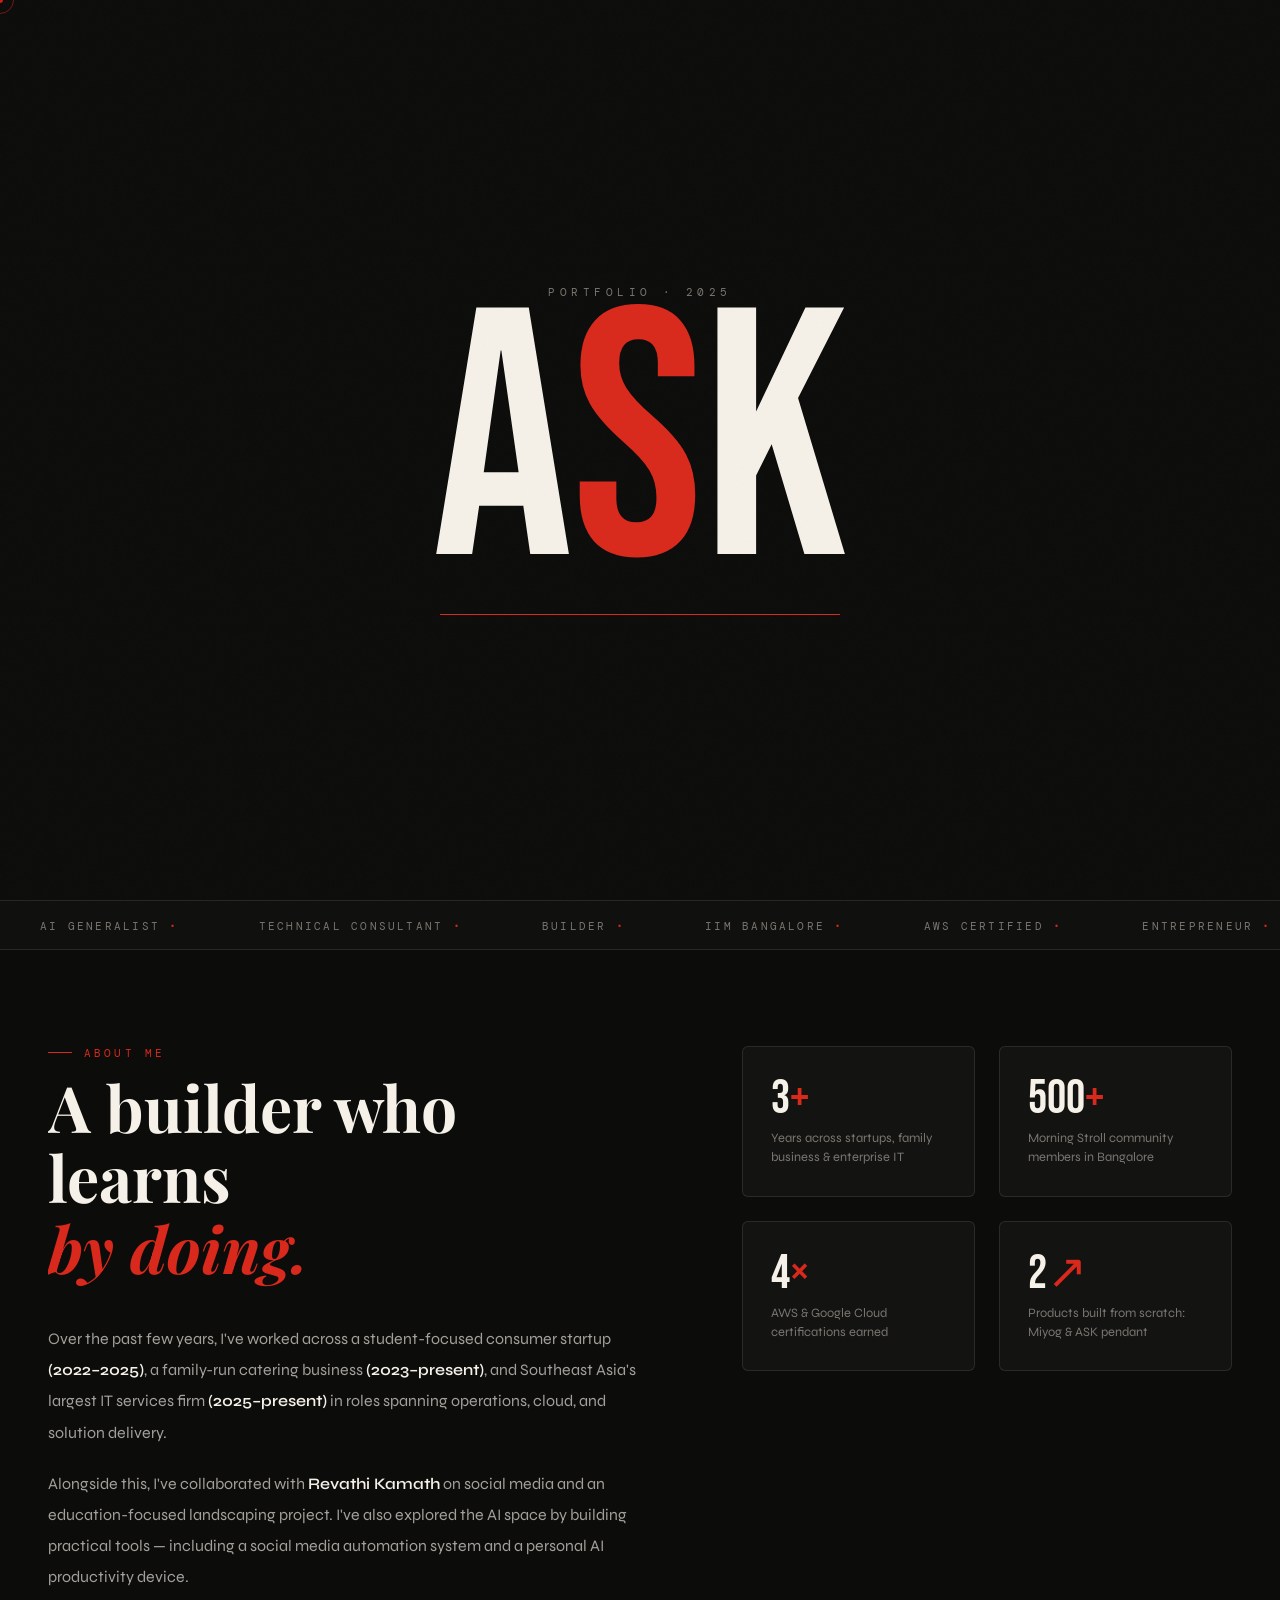
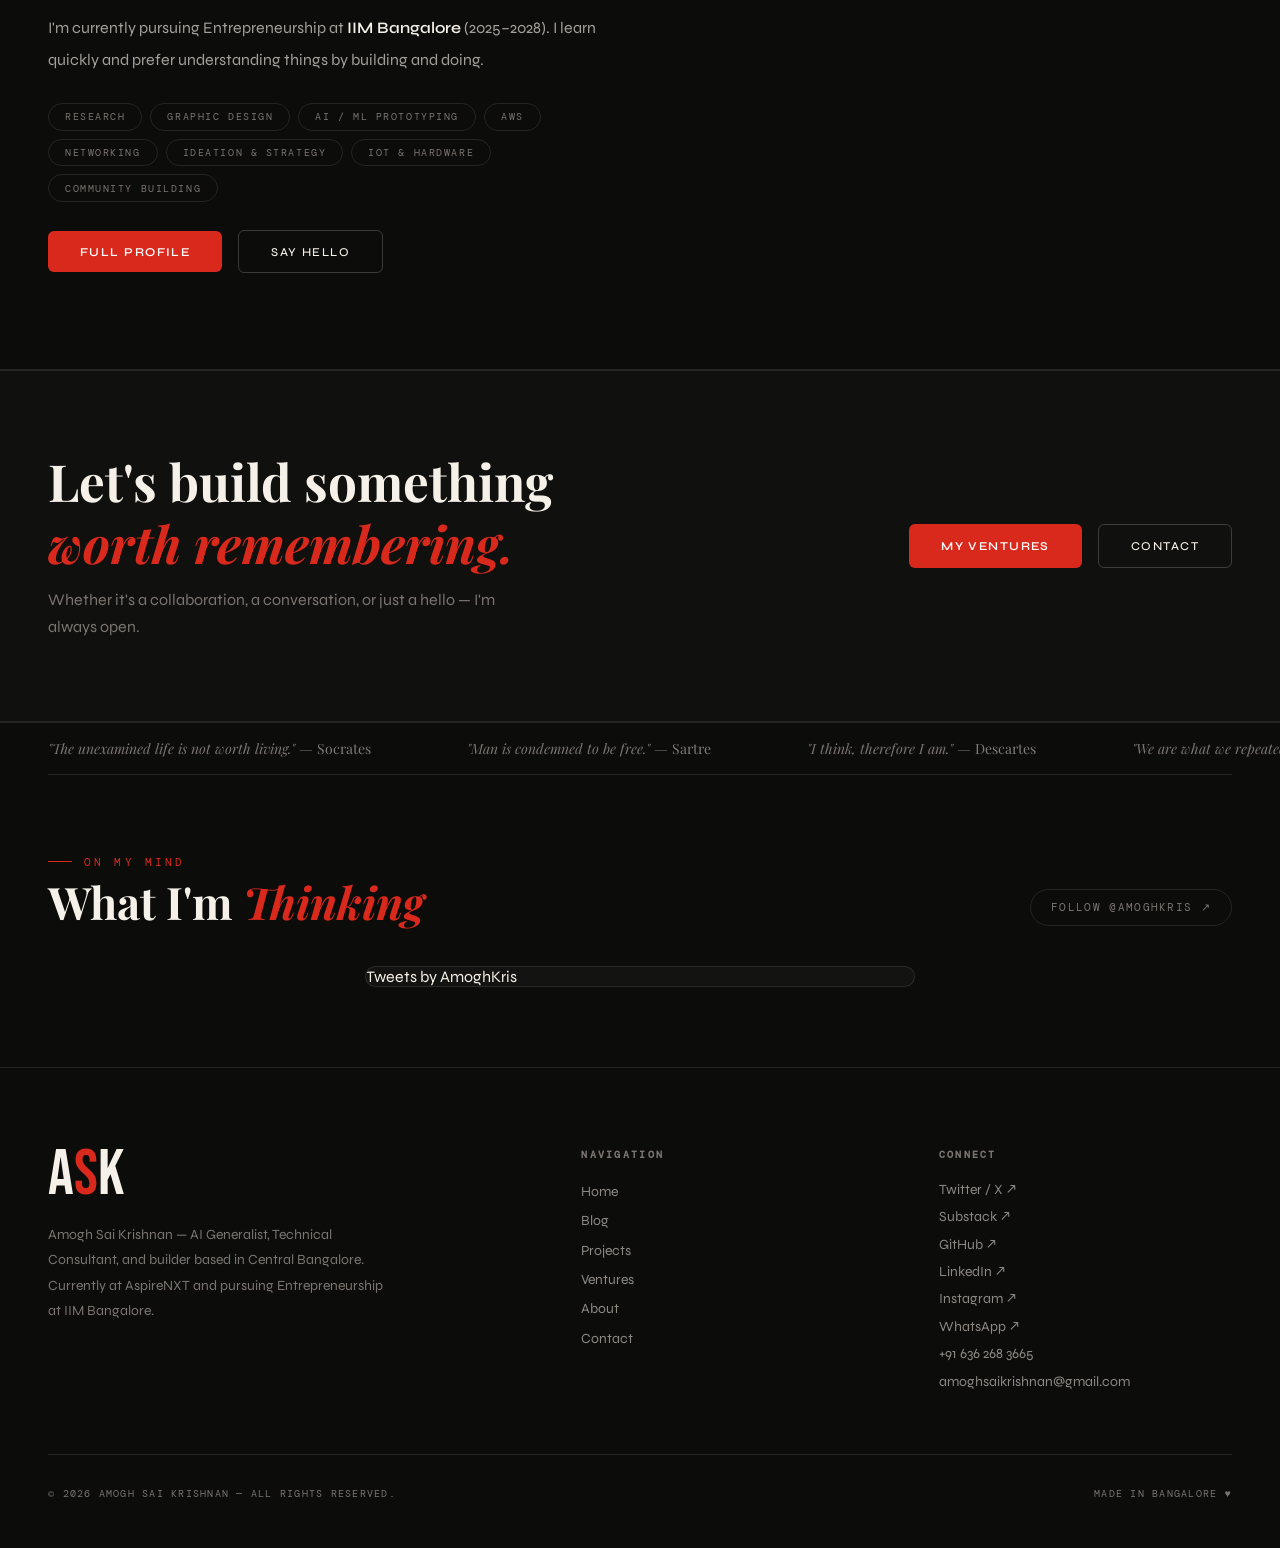
==== commit 2eda411e: "Add files via upload" ====
--- a/index.html
+++ b/index.html
@@ -28,6 +28,7 @@
   <a class="nav-logo" href="#" onclick="showPage('home'); return false;">A<em>S</em>K</a>
   <div class="nav-links">
     <a href="#" id="nl-home"     class="active"  onclick="showPage('home');     return false;">Home</a>
+    <a href="#" id="nl-blog"                 onclick="showPage('blog');      return false;">Blog</a>
     <a href="#" id="nl-projects"             onclick="showPage('projects');  return false;">Projects</a>
     <a href="#" id="nl-ventures"             onclick="showPage('ventures');  return false;">Ventures</a>
     <a href="#" id="nl-about"                onclick="showPage('about');     return false;">About</a>
@@ -52,6 +53,7 @@
 <!-- Mobile nav -->
 <div class="mobile-nav" id="mobile-nav">
   <a href="#" onclick="showPage('home');     closeMenu(); return false;" id="mn-home">Home</a>
+  <a href="#" onclick="showPage('blog');     closeMenu(); return false;" id="mn-blog">Blog</a>
   <a href="#" onclick="showPage('projects'); closeMenu(); return false;" id="mn-projects">Projects</a>
   <a href="#" onclick="showPage('ventures'); closeMenu(); return false;" id="mn-ventures">Ventures</a>
   <a href="#" onclick="showPage('about');    closeMenu(); return false;" id="mn-about">About</a>
@@ -206,6 +208,31 @@
     <div class="quotes-track" id="quotes-track"></div>
   </div>
 
+  <!-- Twitter / X Feed -->
+  <div class="container">
+    <section class="tweets-section reveal">
+      <div class="tweets-header">
+        <div class="tweets-header-left">
+          <div class="section-eyebrow">On My Mind</div>
+          <h2>What I'm <em>Thinking</em></h2>
+        </div>
+        <a href="https://x.com/AmoghKris" target="_blank" class="tweets-follow-btn">
+          Follow @AmoghKris ↗
+        </a>
+      </div>
+      <div class="tweets-embed-wrap">
+        <a class="twitter-timeline"
+           data-theme="dark"
+           data-chrome="nofooter noborders transparent"
+           data-tweet-limit="5"
+           data-dnt="true"
+           href="https://twitter.com/AmoghKris">
+          Tweets by AmoghKris
+        </a>
+      </div>
+    </section>
+  </div>
+
   <!-- Footer -->
   <footer>
     <div class="footer-top">
@@ -217,6 +244,7 @@
         <h5>Navigation</h5>
         <ul>
           <li><a href="#" onclick="showPage('home');     return false;">Home</a></li>
+          <li><a href="#" onclick="showPage('blog');     return false;">Blog</a></li>
           <li><a href="#" onclick="showPage('projects'); return false;">Projects</a></li>
           <li><a href="#" onclick="showPage('ventures'); return false;">Ventures</a></li>
           <li><a href="#" onclick="showPage('about');    return false;">About</a></li>
@@ -226,6 +254,8 @@
       <div class="footer-col">
         <h5>Connect</h5>
         <div class="footer-socials">
+          <a href="https://x.com/AmoghKris" target="_blank">Twitter / X ↗</a>
+          <a href="https://amoghkris.substack.com/" target="_blank">Substack ↗</a>
           <a href="https://github.com/amogh-code" target="_blank">GitHub ↗</a>
           <a href="https://www.linkedin.com/in/amogh-sai-krishnan-1506a8212" target="_blank">LinkedIn ↗</a>
           <a href="https://www.instagram.com/amogh.kris/" target="_blank">Instagram ↗</a>
@@ -509,6 +539,33 @@
             </div>
             <div class="venture-media">
               <div class="media-block">💻</div>
+            </div>
+          </div>
+        </div>
+      </div>
+    </div>
+
+    <!-- Hypericon Skin -->
+    <div class="accordion" id="vc-hypericon">
+      <button class="accordion-trigger" onclick="toggleAcc('vc-hypericon')">
+        <div class="acc-head">
+          <div class="acc-name">Hypericon Skin</div>
+          <div class="acc-tagline">Skincare Pinterest affiliate marketing · Ongoing</div>
+        </div>
+        <svg class="acc-chevron" width="20" height="20" viewBox="0 0 24 24" fill="none" stroke="currentColor" stroke-width="1.5"><polyline points="6 9 12 15 18 9"/></svg>
+      </button>
+      <div class="accordion-body">
+        <div class="accordion-content">
+          <div class="venture-layout">
+            <div class="venture-body">
+              <div class="hypericon-badge">Pinterest · Affiliate</div>
+              <p>A skincare-focused Pinterest affiliate marketing project, curating and promoting skincare content and products through a dedicated Pinterest presence.</p>
+              <div class="venture-btns">
+                <a class="btn-ghost" href="https://in.pinterest.com/hypericonskin/" target="_blank">View on Pinterest ↗</a>
+              </div>
+            </div>
+            <div class="venture-media">
+              <div class="media-block">🌿</div>
             </div>
           </div>
         </div>
@@ -758,7 +815,76 @@
 </section>
 
 <!-- ════════════════════════════════════════
-     CONTACT PAGE
+     BLOG PAGE
+════════════════════════════════════════ -->
+<section id="page-blog" class="page">
+<div class="container">
+  <div class="page-header">
+    <div class="section-number">06</div>
+    <div class="section-eyebrow">Writing</div>
+    <h1 class="section-title">Thoughts &amp;<em> Essays</em></h1>
+    <p class="section-sub">I write about AI, entrepreneurship, psychology, and whatever else is on my mind. Published on Substack.</p>
+  </div>
+
+  <div class="blog-layout">
+    <div>
+      <div class="substack-embed-wrap">
+        <iframe src="https://amoghkris.substack.com/embed"
+          width="100%" height="600"
+          style="border:none; background: transparent;"
+          frameborder="0"
+          scrolling="no">
+        </iframe>
+      </div>
+      <div style="margin-top:1.5rem; text-align:center;">
+        <a href="https://amoghkris.substack.com/" target="_blank" class="btn-red">
+          Read All Posts on Substack ↗
+        </a>
+      </div>
+    </div>
+
+    <div class="blog-sidebar">
+      <!-- Subscribe card -->
+      <div class="blog-sidebar-card reveal">
+        <h4>Subscribe to the Newsletter</h4>
+        <p>Get my essays delivered straight to your inbox. No spam, just thinking.</p>
+        <a href="https://amoghkris.substack.com/subscribe" target="_blank" class="btn-subscribe" style="display:block;text-align:center;padding:0.85rem;text-decoration:none;">
+          Subscribe Free ↗
+        </a>
+        <a href="https://amoghkris.substack.com/" target="_blank" class="substack-direct-link">
+          or read on Substack ↗
+        </a>
+      </div>
+
+      <!-- Topics card -->
+      <div class="blog-sidebar-card reveal reveal-delay-1">
+        <h4>What I Write About</h4>
+        <div class="tag-row" style="margin:1rem 0 0;">
+          <span class="tag">AI & Automation</span>
+          <span class="tag">Entrepreneurship</span>
+          <span class="tag">Psychology</span>
+          <span class="tag">Building in Public</span>
+          <span class="tag">Bangalore</span>
+          <span class="tag">Startups</span>
+        </div>
+      </div>
+
+      <!-- Follow on X card -->
+      <div class="blog-sidebar-card reveal reveal-delay-2">
+        <h4>Shorter Takes on X</h4>
+        <p>For shorter thoughts, observations, and real-time updates — follow me on Twitter / X.</p>
+        <a href="https://x.com/AmoghKris" target="_blank" class="btn-ghost" style="display:block;text-align:center;">
+          @AmoghKris ↗
+        </a>
+      </div>
+    </div>
+  </div>
+  <div style="height:4rem;"></div>
+</div>
+</section>
+
+<!-- ════════════════════════════════════════
+     CONTACT PAGE  (updated)
 ════════════════════════════════════════ -->
 <section id="page-contact" class="page">
 <div class="container">
@@ -851,6 +977,40 @@
     </div>
   </div>
   <div style="height:3rem;"></div>
+
+  <!-- Book a Call -->
+  <div class="calendly-section reveal">
+    <div class="calendly-section-header">
+      <div>
+        <h3>Book a 30-min Call</h3>
+        <p>Want to talk about a project, collaboration, or just have a conversation? Pick a time that works.</p>
+      </div>
+      <a href="https://calendly.com/amoghsaikrishnan/30min" target="_blank" class="btn-red">
+        Open in Calendly ↗
+      </a>
+    </div>
+    <div class="calendly-embed">
+      <div class="calendly-inline-widget"
+        data-url="https://calendly.com/amoghsaikrishnan/30min?hide_event_type_details=1&hide_gdpr_banner=1&background_color=111111&text_color=f5f0e8&primary_color=d9291c">
+      </div>
+    </div>
+  </div>
+
+  <!-- Digital Card -->
+  <div class="digital-card-section reveal">
+    <div class="digital-card-left">
+      <div class="digital-card-icon">🪪</div>
+      <div class="digital-card-text">
+        <h4>My Digital Business Card</h4>
+        <p>Quick access to all my links in one place — share it with anyone.</p>
+      </div>
+    </div>
+    <a href="https://amogh-kris.carrd.co/" target="_blank" class="btn-ghost">
+      View Digital Card ↗
+    </a>
+  </div>
+
+  <div style="height:4rem;"></div>
 </div>
 </section>
 
@@ -895,7 +1055,7 @@
 });
 
 // ─ Navigation
-const pages = ['home','projects','ventures','about','contact'];
+const pages = ['home','blog','projects','ventures','about','contact'];
 function showPage(id) {
   pages.forEach(p => {
     document.getElementById('page-'+p)?.classList.remove('active');
@@ -1054,5 +1214,11 @@
 initReveal();
 </script>
 
+<!-- Twitter Widget -->
+<script async src="https://platform.twitter.com/widgets.js" charset="utf-8"></script>
+<!-- Calendly Widget -->
+<link href="https://assets.calendly.com/assets/external/widget.css" rel="stylesheet">
+<script src="https://assets.calendly.com/assets/external/widget.js" type="text/javascript" async></script>
+
 </body>
 </html>
--- a/style.css
+++ b/style.css
@@ -876,6 +876,149 @@
 .phil-card h4 { font-size: 0.8rem; color: var(--red); font-weight: 600; margin-bottom: 0.65rem; text-transform: uppercase; letter-spacing: 0.08em; }
 .phil-card p { font-size: 0.82rem; color: var(--muted); line-height: 1.8; }
 
+/* ── Twitter / X Feed ───────────────────────── */
+.tweets-section {
+  padding: 5rem 0;
+  border-top: 1px solid var(--border);
+}
+.tweets-header {
+  display: flex; justify-content: space-between; align-items: flex-end;
+  margin-bottom: 2.5rem;
+}
+.tweets-header-left .section-eyebrow { margin-bottom: 0.5rem; }
+.tweets-header-left h2 {
+  font-family: var(--font-serif);
+  font-size: clamp(1.8rem, 3.5vw, 2.8rem);
+  font-weight: 700; line-height: 1.1;
+}
+.tweets-header-left h2 em { color: var(--red); font-style: italic; }
+.tweets-follow-btn {
+  display: inline-flex; align-items: center; gap: 0.5rem;
+  padding: 0.65rem 1.25rem;
+  border: 1px solid var(--border);
+  border-radius: 100px;
+  font-family: var(--font-mono); font-size: 0.68rem;
+  letter-spacing: 0.12em; text-transform: uppercase;
+  color: var(--muted); transition: all 0.2s; flex-shrink: 0;
+}
+.tweets-follow-btn:hover { border-color: var(--red); color: var(--red); }
+.tweets-embed-wrap {
+  max-width: 550px; margin: 0 auto;
+  border: 1px solid var(--border); border-radius: calc(var(--r)*2);
+  overflow: hidden; background: var(--card);
+}
+/* Override Twitter widget background */
+.tweets-embed-wrap iframe { border-radius: calc(var(--r)*2) !important; }
+
+/* ── Blog Page ──────────────────────────────── */
+.blog-layout {
+  display: grid; grid-template-columns: 1fr 340px;
+  gap: 4rem; padding: 2rem 0 5rem; align-items: start;
+}
+.substack-embed-wrap {
+  border: 1px solid var(--border); border-radius: calc(var(--r)*2);
+  overflow: hidden; background: var(--card);
+  min-height: 600px;
+}
+.substack-embed-wrap iframe { width: 100%; min-height: 600px; border: none; display: block; }
+.blog-sidebar { display: flex; flex-direction: column; gap: 1.5rem; }
+.blog-sidebar-card {
+  padding: 2rem; border: 1px solid var(--border);
+  border-radius: calc(var(--r)*1.5); background: var(--card);
+}
+.blog-sidebar-card h4 {
+  font-family: var(--font-serif); font-size: 1.2rem; font-weight: 700;
+  margin-bottom: 0.5rem;
+}
+.blog-sidebar-card p { font-size: 0.85rem; color: var(--muted); line-height: 1.8; margin-bottom: 1.25rem; }
+.subscribe-form { display: flex; flex-direction: column; gap: 0.75rem; }
+.subscribe-input {
+  width: 100%; padding: 0.75rem 1rem;
+  background: rgba(255,255,255,0.03);
+  border: 1px solid var(--border); border-radius: var(--r);
+  color: var(--paper); font-family: var(--font-body); font-size: 0.875rem;
+}
+.subscribe-input::placeholder { color: var(--muted); }
+.subscribe-input:focus { outline: none; border-color: rgba(217,41,28,0.4); }
+.btn-subscribe {
+  width: 100%; padding: 0.8rem;
+  background: var(--red); color: #fff;
+  font-family: var(--font-body); font-size: 0.75rem;
+  font-weight: 600; letter-spacing: 0.12em; text-transform: uppercase;
+  border-radius: var(--r); transition: background 0.2s, transform 0.2s;
+}
+.btn-subscribe:hover { background: var(--red2); transform: translateY(-1px); }
+.substack-direct-link {
+  display: flex; align-items: center; gap: 0.5rem;
+  font-family: var(--font-mono); font-size: 0.7rem;
+  letter-spacing: 0.1em; text-transform: uppercase;
+  color: var(--muted); transition: color 0.2s;
+  margin-top: 0.5rem; justify-content: center;
+}
+.substack-direct-link:hover { color: var(--red); }
+.latest-posts { display: flex; flex-direction: column; gap: 1rem; margin-top: 0.5rem; }
+.latest-post-item {
+  padding: 1rem; border: 1px solid var(--border);
+  border-radius: var(--r); transition: border-color 0.2s, background 0.2s;
+}
+.latest-post-item:hover { border-color: rgba(245,240,232,0.12); background: rgba(255,255,255,0.03); }
+.latest-post-date {
+  font-family: var(--font-mono); font-size: 0.62rem;
+  letter-spacing: 0.15em; text-transform: uppercase;
+  color: var(--red); margin-bottom: 0.35rem;
+}
+.latest-post-title { font-size: 0.875rem; font-weight: 600; line-height: 1.4; }
+.latest-post-title a { transition: color 0.2s; }
+.latest-post-title a:hover { color: var(--red); }
+
+/* ── Calendly Section ───────────────────────── */
+.calendly-section {
+  margin-top: 3rem; padding: 2.5rem;
+  border: 1px solid var(--border); border-radius: calc(var(--r)*2);
+  background: var(--card);
+}
+.calendly-section-header {
+  display: flex; justify-content: space-between; align-items: center;
+  margin-bottom: 1.5rem; flex-wrap: wrap; gap: 1rem;
+}
+.calendly-section-header h3 {
+  font-family: var(--font-serif); font-size: 1.5rem; font-weight: 700;
+}
+.calendly-section-header p { font-size: 0.85rem; color: var(--muted); margin-top: 0.25rem; }
+.calendly-embed { border-radius: var(--r); overflow: hidden; }
+.calendly-inline-widget {
+  min-width: 320px; height: 700px;
+  border-radius: var(--r);
+}
+
+/* ── Digital Card ───────────────────────────── */
+.digital-card-section {
+  margin-top: 2rem; padding: 2rem;
+  border: 1px solid var(--border); border-radius: calc(var(--r)*1.5);
+  background: var(--card);
+  display: flex; align-items: center; justify-content: space-between;
+  gap: 1.5rem; flex-wrap: wrap;
+}
+.digital-card-left { display: flex; align-items: center; gap: 1rem; }
+.digital-card-icon {
+  width: 48px; height: 48px; border-radius: 50%;
+  background: rgba(217,41,28,0.1); border: 1px solid rgba(217,41,28,0.25);
+  display: flex; align-items: center; justify-content: center;
+  color: var(--red); flex-shrink: 0; font-size: 1.2rem;
+}
+.digital-card-text h4 { font-size: 0.95rem; font-weight: 600; margin-bottom: 0.2rem; }
+.digital-card-text p { font-size: 0.8rem; color: var(--muted); }
+
+/* ── Hypericon (Pinterest) ──────────────────── */
+.hypericon-badge {
+  display: inline-flex; align-items: center; gap: 0.5rem;
+  padding: 0.3rem 0.75rem; border-radius: 100px;
+  background: rgba(230,0,35,0.1); border: 1px solid rgba(230,0,35,0.2);
+  font-family: var(--font-mono); font-size: 0.62rem;
+  letter-spacing: 0.1em; text-transform: uppercase;
+  color: #E60023; margin-bottom: 0.5rem; width: fit-content;
+}
+
 /* ── Fade-in observer ───────────────────────── */
 .reveal { opacity: 0; transform: translateY(32px); transition: opacity 0.7s ease, transform 0.7s ease; }
 .reveal.vis { opacity: 1; transform: translateY(0); }
@@ -900,6 +1043,10 @@
   nav, nav.scrolled { padding: 1.25rem 2rem; }
 }
 @media (max-width: 768px) {
+  .blog-layout { grid-template-columns: 1fr; }
+  .tweets-header { flex-direction: column; align-items: flex-start; gap: 1rem; }
+  .calendly-inline-widget { height: 600px; }
+  .digital-card-section { flex-direction: column; align-items: flex-start; }
   .nav-links, .nav-actions { display: none; }
   .hamburger { display: flex; }
   .hero { padding: 2.5rem 1.5rem 3.5rem; }
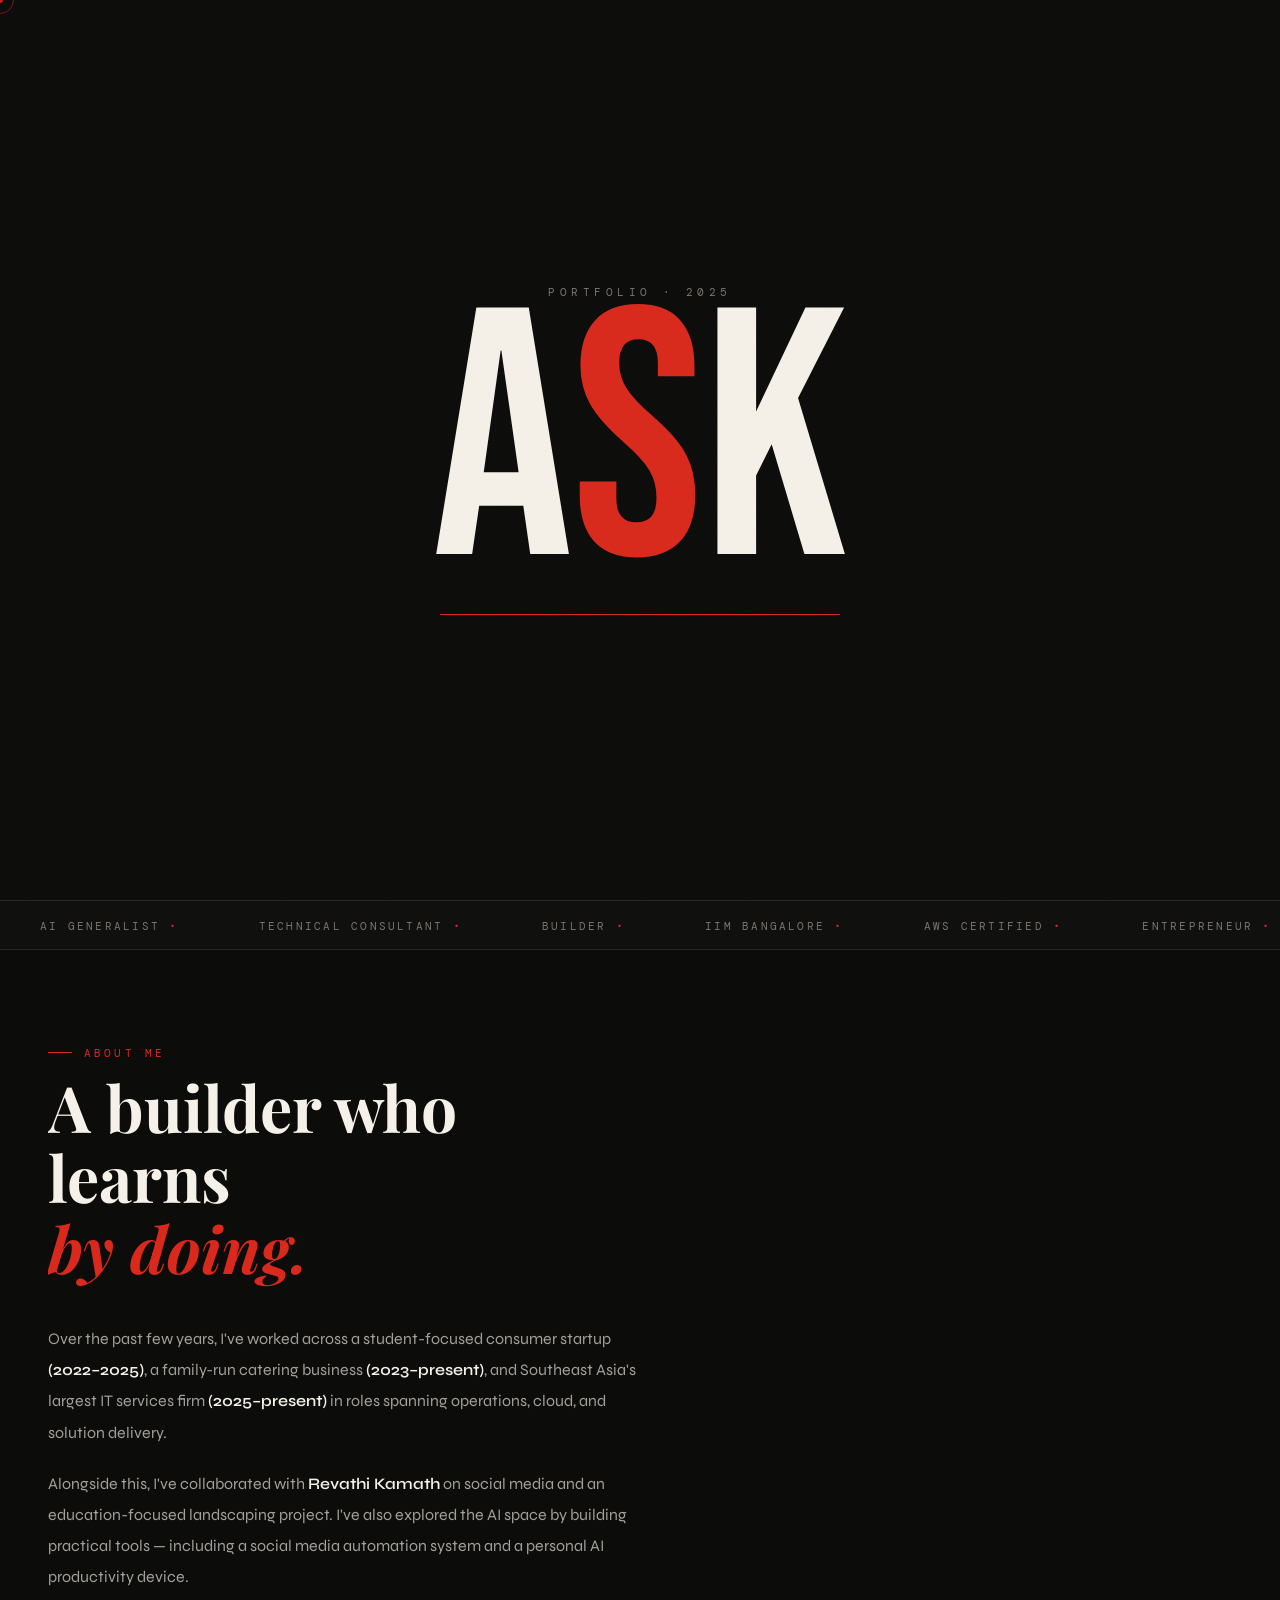
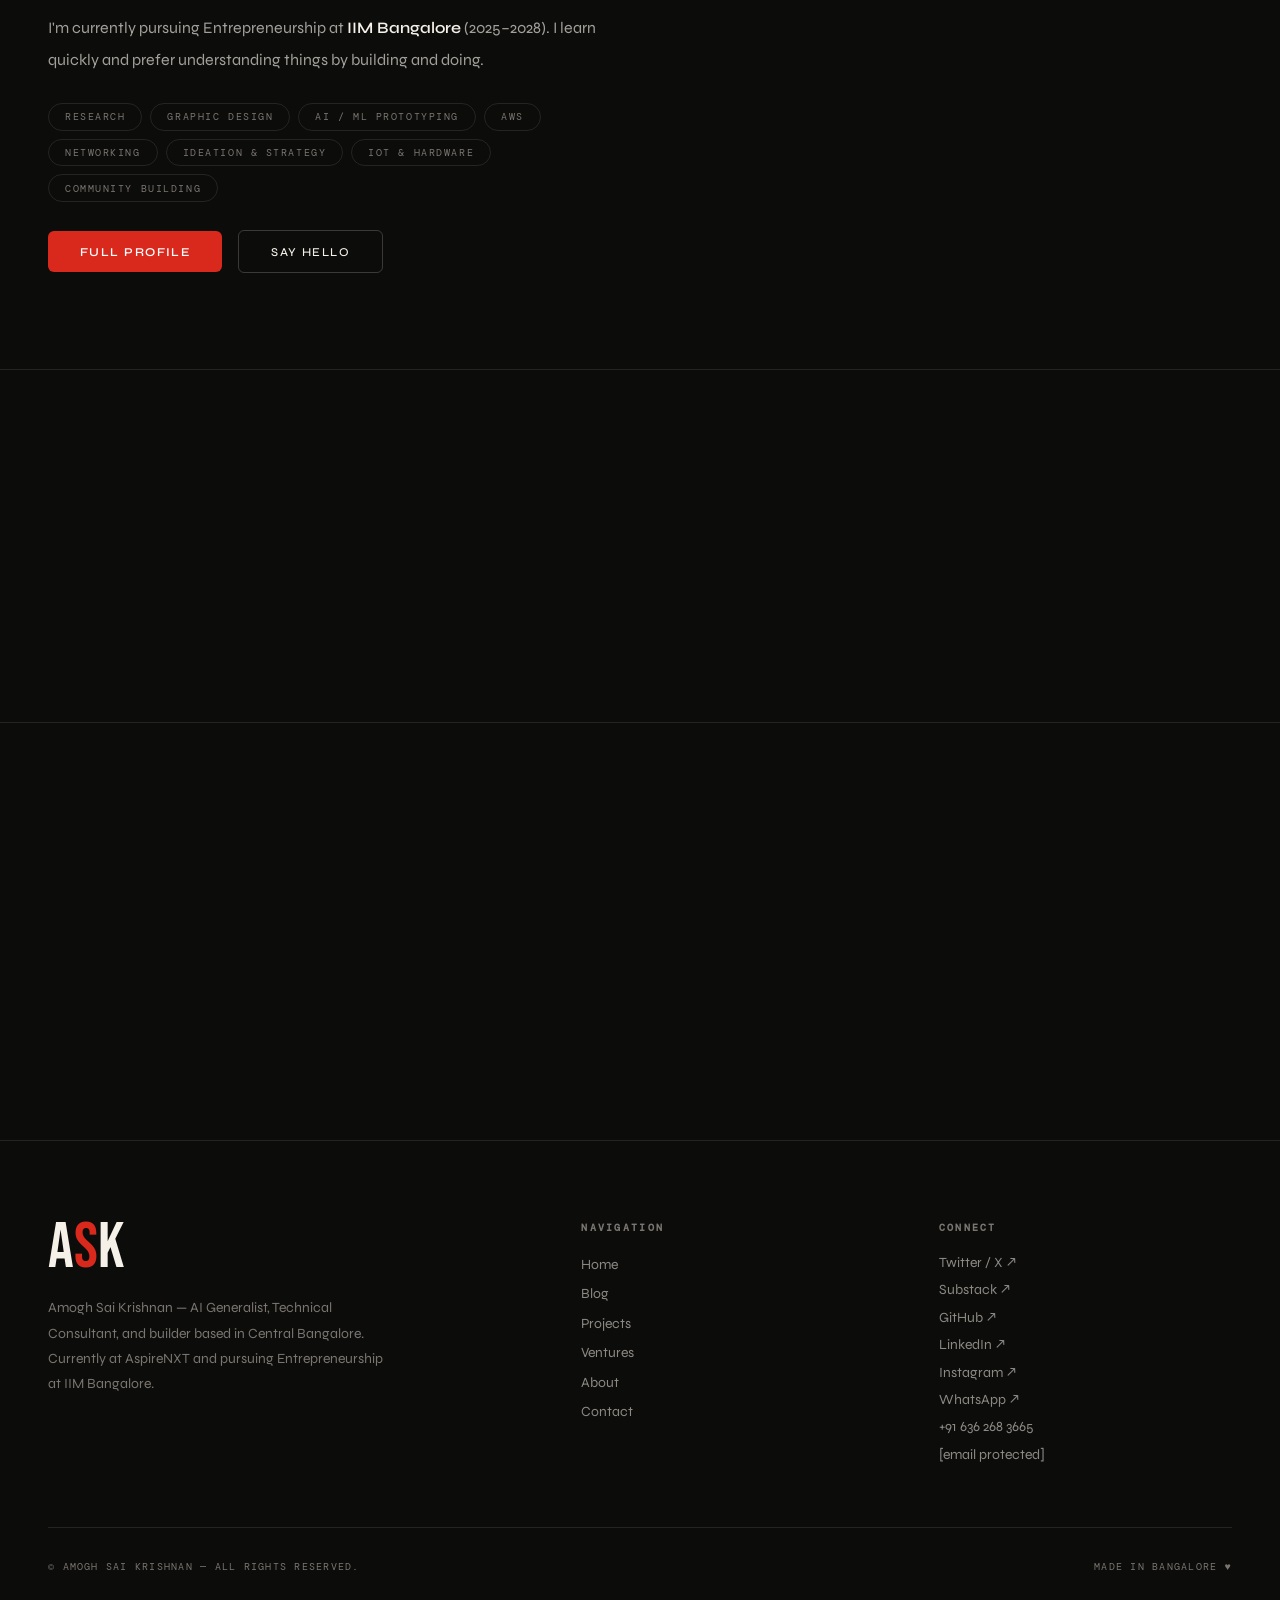
==== commit 503051b2: "Add files via upload" ====
--- a/index.html
+++ b/index.html
@@ -41,7 +41,7 @@
     <a href="https://www.linkedin.com/in/amogh-sai-krishnan-1506a8212" target="_blank" title="LinkedIn" aria-label="LinkedIn">
       <svg width="16" height="16" viewBox="0 0 24 24" fill="currentColor"><path d="M20.447 20.452h-3.554v-5.569c0-1.328-.027-3.037-1.852-3.037-1.853 0-2.136 1.445-2.136 2.939v5.667H9.351V9h3.414v1.561h.046c.477-.9 1.637-1.85 3.37-1.85 3.601 0 4.267 2.37 4.267 5.455v6.286zM5.337 7.433a2.062 2.062 0 01-2.063-2.065 2.064 2.064 0 112.063 2.065zm1.782 13.019H3.555V9h3.564v11.452zM22.225 0H1.771C.792 0 0 .774 0 1.729v20.542C0 23.227.792 24 1.771 24h20.451C23.2 24 24 23.227 24 22.271V1.729C24 .774 23.2 0 22.222 0h.003z"/></svg>
     </a>
-    <a href="mailto:amoghsaikrishnan@gmail.com" title="Email" aria-label="Email">
+    <a href="/cdn-cgi/l/email-protection#f89995979f908b9991938a918b90969996b89f95999194d69b9795" title="Email" aria-label="Email">
       <svg width="16" height="16" viewBox="0 0 24 24" fill="none" stroke="currentColor" stroke-width="2"><path d="M4 4h16c1.1 0 2 .9 2 2v12c0 1.1-.9 2-2 2H4c-1.1 0-2-.9-2-2V6c0-1.1.9-2 2-2z"/><polyline points="22,6 12,13 2,6"/></svg>
     </a>
   </div>
@@ -220,15 +220,12 @@
           Follow @AmoghKris ↗
         </a>
       </div>
-      <div class="tweets-embed-wrap">
-        <a class="twitter-timeline"
-           data-theme="dark"
-           data-chrome="nofooter noborders transparent"
-           data-tweet-limit="5"
-           data-dnt="true"
-           href="https://twitter.com/AmoghKris">
-          Tweets by AmoghKris
-        </a>
+      <div class="tweets-grid" id="tweets-grid">
+        <!-- Filled by JS -->
+        <div class="tweet-loading">Loading tweets…</div>
+      </div>
+      <div style="text-align:center; margin-top:2rem;">
+        <a href="https://x.com/AmoghKris" target="_blank" class="btn-ghost">See all tweets on X ↗</a>
       </div>
     </section>
   </div>
@@ -261,7 +258,7 @@
           <a href="https://www.instagram.com/amogh.kris/" target="_blank">Instagram ↗</a>
           <a href="https://wa.link/hhleux" target="_blank">WhatsApp ↗</a>
           <a href="tel:+916362683665">+91 636 268 3665</a>
-          <a href="mailto:amoghsaikrishnan@gmail.com">amoghsaikrishnan@gmail.com</a>
+          <a href="/cdn-cgi/l/email-protection#e3828e8c848b90828a88918a908b8d828da3848e828a8fcd808c8e"><span class="__cf_email__" data-cfemail="5d3c30323a352e3c34362f342e35333c331d3a303c3431733e3230">[email&#160;protected]</span></a>
         </div>
       </div>
     </div>
@@ -915,7 +912,7 @@
         </div>
         <div>
           <div class="contact-label">Email</div>
-          <div class="contact-value"><a href="mailto:amoghsaikrishnan@gmail.com">amoghsaikrishnan@gmail.com</a></div>
+          <div class="contact-value"><a href="/cdn-cgi/l/email-protection#76171b19111e05171f1d041f051e18171836111b171f1a5815191b"><span class="__cf_email__" data-cfemail="ccada1a3aba4bfada5a7bea5bfa4a2ada28caba1ada5a0e2afa3a1">[email&#160;protected]</span></a></div>
         </div>
       </div>
 
@@ -1023,6 +1020,9 @@
 </div>
 
 <!-- ══════════ SCRIPT ══════════ -->
+<script data-cfasync="false" src="/cdn-cgi/scripts/5c5dd728/cloudflare-static/email-decode.min.js"></script><script>
+// ─ Year
+document.getElementById('year').textContent = new Date().getFullYear();
 <script>
 // ─ Year
 document.getElementById('year').textContent = new Date().getFullYear();
@@ -1030,6 +1030,7 @@
 // ─ Intro
 setTimeout(() => {
   const intro = document.getElementById('intro');
+  if (!intro) return;
   intro.style.animation = 'fadeOut 0.6s ease forwards';
   setTimeout(() => intro.remove(), 700);
 }, 3200);
@@ -1037,11 +1038,9 @@
 // ─ Cursor
 const cur = document.getElementById('cursor');
 const ring = document.getElementById('cursor-ring');
-let mx = 0, my = 0;
 document.addEventListener('mousemove', e => {
-  mx = e.clientX; my = e.clientY;
-  cur.style.left  = mx + 'px'; cur.style.top  = my + 'px';
-  ring.style.left = mx + 'px'; ring.style.top = my + 'px';
+  cur.style.left = e.clientX + 'px'; cur.style.top = e.clientY + 'px';
+  ring.style.left = e.clientX + 'px'; ring.style.top = e.clientY + 'px';
 });
 document.addEventListener('mousedown', () => cur.style.transform = 'translate(-50%,-50%) scale(2)');
 document.addEventListener('mouseup',   () => cur.style.transform = 'translate(-50%,-50%) scale(1)');
@@ -1049,8 +1048,8 @@
 // ─ Scroll progress & nav
 window.addEventListener('scroll', () => {
   const el = document.documentElement;
-  document.getElementById('scroll-bar').style.width =
-    (el.scrollTop / (el.scrollHeight - el.clientHeight) * 100) + '%';
+  const bar = document.getElementById('scroll-bar');
+  if (bar) bar.style.width = (el.scrollTop / (el.scrollHeight - el.clientHeight) * 100) + '%';
   document.getElementById('navbar').classList.toggle('scrolled', window.scrollY > 60);
 });
 
@@ -1067,6 +1066,7 @@
   document.getElementById('mn-'+id)?.classList.add('active');
   window.scrollTo({ top: 0, behavior: 'smooth' });
   if (id === 'projects' && !window._reposFetched) fetchRepos();
+  if (id === 'blog' && !window._blogFetched) fetchBlogPosts();
   setTimeout(initReveal, 80);
   return false;
 }
@@ -1081,13 +1081,9 @@
   document.getElementById('hamburger').classList.remove('open');
 }
 
-// ─ Accordions (ventures + about)
-function toggleAcc(id) {
-  document.getElementById(id).classList.toggle('open');
-}
-function toggleSidebar(id) {
-  document.getElementById(id).classList.toggle('open');
-}
+// ─ Accordions
+function toggleAcc(id) { document.getElementById(id).classList.toggle('open'); }
+function toggleSidebar(id) { document.getElementById(id).classList.toggle('open'); }
 
 // ─ Contact form
 function handleSubmit(e) {
@@ -1096,8 +1092,8 @@
   const email   = document.getElementById('f-email').value;
   const subject = document.getElementById('f-subject').value || 'Portfolio Enquiry';
   const msg     = document.getElementById('f-msg').value;
-  const body    = `Name: ${name}\nEmail: ${email}\n\nMessage:\n${msg}`;
-  window.open(`mailto:amoghsaikrishnan@gmail.com?subject=${encodeURIComponent(subject)}&body=${encodeURIComponent(body)}`);
+  const body    = 'Name: ' + name + '\nEmail: ' + email + '\n\nMessage:\n' + msg;
+  window.open('mailto:amoghsaikrishnan@gmail.com?subject=' + encodeURIComponent(subject) + '&body=' + encodeURIComponent(body));
   document.getElementById('ty-overlay').classList.add('show');
   spawnParticles();
   e.target.reset();
@@ -1110,13 +1106,7 @@
     const p = document.createElement('div');
     p.className = 'particle';
     const s = Math.random() * 9 + 4;
-    p.style.cssText = `
-      left:${Math.random()*100}vw; bottom:${Math.random()*10}px;
-      width:${s}px; height:${s}px;
-      background:${cols[Math.floor(Math.random()*cols.length)]};
-      animation-duration:${Math.random()*2+2.5}s;
-      animation-delay:${Math.random()*0.4}s;
-    `;
+    p.style.cssText = 'left:' + (Math.random()*100) + 'vw;bottom:' + (Math.random()*10) + 'px;width:' + s + 'px;height:' + s + 'px;background:' + cols[Math.floor(Math.random()*cols.length)] + ';animation-duration:' + (Math.random()*2+2.5) + 's;animation-delay:' + (Math.random()*0.4) + 's;';
     document.body.appendChild(p);
     setTimeout(() => p.remove(), 4000);
   }
@@ -1125,8 +1115,7 @@
 // ─ GitHub repos
 const langColors = {
   JavaScript:'#f7df1e', TypeScript:'#3178c6', Python:'#3572A5',
-  HTML:'#e34c26', CSS:'#563d7c', Rust:'#dea584', Go:'#00ADD8',
-  'C++':'#f34b7d', Ruby:'#701516', Swift:'#ffac45'
+  HTML:'#e34c26', CSS:'#563d7c', Rust:'#dea584', Go:'#00ADD8'
 };
 let allRepos = [];
 
@@ -1160,8 +1149,7 @@
   const q = document.getElementById('repo-search').value.toLowerCase();
   const l = document.getElementById('lang-filter').value;
   renderRepos(allRepos.filter(r =>
-    (!q || r.name.includes(q) || r.desc.toLowerCase().includes(q)) &&
-    (!l || r.lang === l)
+    (!q || r.name.includes(q) || r.desc.toLowerCase().includes(q)) && (!l || r.lang === l)
   ));
 }
 function resetFilters() {
@@ -1172,20 +1160,87 @@
 function renderRepos(repos) {
   const g = document.getElementById('repos-grid');
   if (!repos.length) { g.innerHTML = '<div class="repo-loading">No repositories found.</div>'; return; }
-  g.innerHTML = repos.map(r => `
-    <div class="repo-card">
-      <div class="repo-name">${r.name}</div>
-      <div class="repo-desc">${r.desc}</div>
-      ${r.topics.length ? `<div class="repo-topics">${r.topics.slice(0,4).map(t=>`<span class="repo-topic">${t}</span>`).join('')}</div>` : ''}
-      <div class="repo-footer">
-        <div class="repo-lang"><div class="lang-dot" style="background:${langColors[r.lang]||'#888'}"></div>${r.lang}</div>
-        <div class="repo-stat">★ ${r.stars}</div>
-        <div class="repo-stat">⑂ ${r.forks}</div>
-        <a href="${r.url}" target="_blank" class="repo-link">View ↗</a>
-      </div>
-    </div>
-  `).join('');
+  g.innerHTML = repos.map(r =>
+    '<div class="repo-card">' +
+      '<div class="repo-name">' + r.name + '</div>' +
+      '<div class="repo-desc">' + r.desc + '</div>' +
+      (r.topics.length ? '<div class="repo-topics">' + r.topics.slice(0,4).map(t => '<span class="repo-topic">'+t+'</span>').join('') + '</div>' : '') +
+      '<div class="repo-footer">' +
+        '<div class="repo-lang"><div class="lang-dot" style="background:' + (langColors[r.lang]||'#888') + '"></div>' + r.lang + '</div>' +
+        '<div class="repo-stat">★ ' + r.stars + '</div>' +
+        '<div class="repo-stat">⑂ ' + r.forks + '</div>' +
+        '<a href="' + r.url + '" target="_blank" class="repo-link">View ↗</a>' +
+      '</div>' +
+    '</div>'
+  ).join('');
 }
+
+// ─ Substack RSS Blog Posts
+async function fetchBlogPosts() {
+  window._blogFetched = true;
+  const grid = document.getElementById('blog-posts-grid');
+  try {
+    // Use rss2json to convert RSS to JSON (free, no key needed)
+    const rss = 'https://amoghkris.substack.com/feed';
+    const api = 'https://api.rss2json.com/v1/api.json?rss_url=' + encodeURIComponent(rss) + '&count=6';
+    const res = await fetch(api);
+    const data = await res.json();
+    if (data.status !== 'ok' || !data.items.length) throw new Error();
+    renderBlogPosts(data.items);
+  } catch {
+    // Fallback — show a clean placeholder pointing to Substack
+    grid.innerHTML =
+      '<div class="blog-empty">' +
+        '<p>Posts will appear here once published.</p>' +
+        '<a href="https://amoghkris.substack.com/" target="_blank" class="btn-red" style="margin-top:1rem;display:inline-flex;">Read on Substack ↗</a>' +
+      '</div>';
+  }
+}
+
+function renderBlogPosts(items) {
+  const grid = document.getElementById('blog-posts-grid');
+  grid.innerHTML = items.map(item => {
+    const date = new Date(item.pubDate).toLocaleDateString('en-IN', { day:'numeric', month:'long', year:'numeric' });
+    // strip HTML from description
+    const div = document.createElement('div');
+    div.innerHTML = item.description || '';
+    const excerpt = (div.textContent || '').trim().slice(0, 140) + '…';
+    const thumb = item.thumbnail || item.enclosure?.link || '';
+    return (
+      '<a class="blog-post-card" href="' + item.link + '" target="_blank">' +
+        (thumb ? '<div class="blog-post-thumb" style="background-image:url(' + thumb + ')"></div>' : '<div class="blog-post-thumb blog-post-thumb--empty"><span>✍</span></div>') +
+        '<div class="blog-post-body">' +
+          '<div class="blog-post-date">' + date + '</div>' +
+          '<div class="blog-post-title">' + item.title + '</div>' +
+          '<div class="blog-post-excerpt">' + excerpt + '</div>' +
+          '<div class="blog-post-cta">Read more ↗</div>' +
+        '</div>' +
+      '</a>'
+    );
+  }).join('');
+}
+
+// ─ Tweets section — static curated tweets (Twitter API requires backend)
+// Shows a clean card UI pointing to profile since Twitter API needs server auth
+function renderTweets() {
+  const feed = document.getElementById('tweets-feed');
+  if (!feed) return;
+  // Clean fallback UI — styled card that links to profile
+  feed.innerHTML =
+    '<div class="tweet-profile-card">' +
+      '<div class="tweet-profile-top">' +
+        '<div class="tweet-avatar">AK</div>' +
+        '<div>' +
+          '<div class="tweet-handle-name">Amogh Sai Krishnan</div>' +
+          '<div class="tweet-handle">@AmoghKris</div>' +
+        '</div>' +
+        '<a href="https://x.com/AmoghKris" target="_blank" class="tweet-follow-pill">Follow</a>' +
+      '</div>' +
+      '<p class="tweet-profile-bio">AI Generalist · Builder · IIM Bangalore · Thoughts on AI, entrepreneurship, and building things.</p>' +
+      '<a href="https://x.com/AmoghKris" target="_blank" class="tweet-see-all">See my latest tweets on X ↗</a>' +
+    '</div>';
+}
+renderTweets();
 
 // ─ Philosophical quotes marquee
 const quotes = [
@@ -1199,7 +1254,7 @@
   {t:"To be yourself in a world constantly trying to make you something else is the greatest accomplishment.", a:"Emerson"},
 ];
 const qt = document.getElementById('quotes-track');
-const qHtml = quotes.map(q => `<span class="quote-item">"${q.t}" — <em>${q.a}</em></span>`).join('');
+const qHtml = quotes.map(q => '<span class="quote-item">"' + q.t + '" — <em>' + q.a + '</em></span>').join('');
 qt.innerHTML = qHtml + qHtml;
 
 // ─ Reveal on scroll
@@ -1214,8 +1269,6 @@
 initReveal();
 </script>
 
-<!-- Twitter Widget -->
-<script async src="https://platform.twitter.com/widgets.js" charset="utf-8"></script>
 <!-- Calendly Widget -->
 <link href="https://assets.calendly.com/assets/external/widget.css" rel="stylesheet">
 <script src="https://assets.calendly.com/assets/external/widget.js" type="text/javascript" async></script>
--- a/style.css
+++ b/style.css
@@ -911,65 +911,129 @@
 .tweets-embed-wrap iframe { border-radius: calc(var(--r)*2) !important; }
 
 /* ── Blog Page ──────────────────────────────── */
-.blog-layout {
-  display: grid; grid-template-columns: 1fr 340px;
-  gap: 4rem; padding: 2rem 0 5rem; align-items: start;
-}
-.substack-embed-wrap {
+.blog-top-bar { margin-bottom: 3rem; }
+.blog-subscribe-strip {
+  display: flex; justify-content: space-between; align-items: center;
+  gap: 2rem; flex-wrap: wrap;
+  padding: 2rem 2.5rem;
+  border: 1px solid var(--border); border-radius: calc(var(--r)*1.5);
+  background: var(--card);
+}
+.blog-subscribe-label {
+  font-family: var(--font-serif); font-size: 1.1rem; font-weight: 700;
+  margin-bottom: 0.25rem;
+}
+.blog-subscribe-sub { font-size: 0.82rem; color: var(--muted); }
+.blog-subscribe-actions { display: flex; gap: 0.75rem; flex-wrap: wrap; }
+
+.blog-posts-grid {
+  display: grid;
+  grid-template-columns: repeat(auto-fill, minmax(320px, 1fr));
+  gap: 1.5rem;
+  margin-bottom: 3rem;
+}
+.blog-post-card {
+  display: flex; flex-direction: column;
+  border: 1px solid var(--border); border-radius: calc(var(--r)*1.5);
+  overflow: hidden; background: var(--card);
+  transition: border-color 0.25s, transform 0.25s;
+  text-decoration: none; color: inherit;
+}
+.blog-post-card:hover { border-color: rgba(245,240,232,0.15); transform: translateY(-4px); }
+.blog-post-thumb {
+  width: 100%; height: 190px;
+  background-size: cover; background-position: center;
+  background-color: rgba(255,255,255,0.03);
+}
+.blog-post-thumb--empty {
+  display: flex; align-items: center; justify-content: center;
+  font-size: 2.5rem;
+  background: linear-gradient(135deg, rgba(217,41,28,0.08), rgba(139,92,246,0.08));
+}
+.blog-post-body { padding: 1.5rem; display: flex; flex-direction: column; gap: 0.5rem; flex: 1; }
+.blog-post-date {
+  font-family: var(--font-mono); font-size: 0.62rem;
+  letter-spacing: 0.18em; text-transform: uppercase; color: var(--red);
+}
+.blog-post-title { font-weight: 700; font-size: 1rem; line-height: 1.4; }
+.blog-post-excerpt { font-size: 0.82rem; color: var(--muted); line-height: 1.75; flex: 1; }
+.blog-post-cta {
+  font-family: var(--font-mono); font-size: 0.68rem;
+  letter-spacing: 0.12em; text-transform: uppercase;
+  color: var(--red); margin-top: 0.5rem;
+}
+.blog-loading {
+  grid-column: 1/-1; text-align: center; padding: 5rem;
+  color: var(--muted); font-family: var(--font-mono);
+  font-size: 0.72rem; letter-spacing: 0.15em;
+}
+.blog-empty {
+  grid-column: 1/-1; text-align: center; padding: 4rem;
+  color: var(--muted);
+}
+.blog-bottom { margin-top: 1rem; }
+
+/* ── Twitter / X Feed ───────────────────────── */
+.tweets-section {
+  padding: 5rem 0;
+  border-top: 1px solid var(--border);
+}
+.tweets-header {
+  display: flex; justify-content: space-between; align-items: flex-end;
+  margin-bottom: 2.5rem; flex-wrap: wrap; gap: 1rem;
+}
+.tweets-header-left .section-eyebrow { margin-bottom: 0.5rem; }
+.tweets-header-left h2 {
+  font-family: var(--font-serif);
+  font-size: clamp(1.8rem, 3.5vw, 2.8rem);
+  font-weight: 700; line-height: 1.1;
+}
+.tweets-header-left h2 em { color: var(--red); font-style: italic; }
+.tweets-follow-btn {
+  display: inline-flex; align-items: center; gap: 0.5rem;
+  padding: 0.65rem 1.25rem;
+  border: 1px solid var(--border); border-radius: 100px;
+  font-family: var(--font-mono); font-size: 0.68rem;
+  letter-spacing: 0.12em; text-transform: uppercase;
+  color: var(--muted); transition: all 0.2s; flex-shrink: 0;
+}
+.tweets-follow-btn:hover { border-color: var(--red); color: var(--red); }
+.tweets-feed { max-width: 600px; }
+.tweet-profile-card {
   border: 1px solid var(--border); border-radius: calc(var(--r)*2);
-  overflow: hidden; background: var(--card);
-  min-height: 600px;
-}
-.substack-embed-wrap iframe { width: 100%; min-height: 600px; border: none; display: block; }
-.blog-sidebar { display: flex; flex-direction: column; gap: 1.5rem; }
-.blog-sidebar-card {
-  padding: 2rem; border: 1px solid var(--border);
-  border-radius: calc(var(--r)*1.5); background: var(--card);
-}
-.blog-sidebar-card h4 {
-  font-family: var(--font-serif); font-size: 1.2rem; font-weight: 700;
-  margin-bottom: 0.5rem;
-}
-.blog-sidebar-card p { font-size: 0.85rem; color: var(--muted); line-height: 1.8; margin-bottom: 1.25rem; }
-.subscribe-form { display: flex; flex-direction: column; gap: 0.75rem; }
-.subscribe-input {
-  width: 100%; padding: 0.75rem 1rem;
-  background: rgba(255,255,255,0.03);
-  border: 1px solid var(--border); border-radius: var(--r);
-  color: var(--paper); font-family: var(--font-body); font-size: 0.875rem;
-}
-.subscribe-input::placeholder { color: var(--muted); }
-.subscribe-input:focus { outline: none; border-color: rgba(217,41,28,0.4); }
-.btn-subscribe {
-  width: 100%; padding: 0.8rem;
+  padding: 2.5rem; background: var(--card);
+  display: flex; flex-direction: column; gap: 1.25rem;
+}
+.tweet-profile-top { display: flex; align-items: center; gap: 1rem; }
+.tweet-avatar {
+  width: 52px; height: 52px; border-radius: 50%;
   background: var(--red); color: #fff;
-  font-family: var(--font-body); font-size: 0.75rem;
-  font-weight: 600; letter-spacing: 0.12em; text-transform: uppercase;
-  border-radius: var(--r); transition: background 0.2s, transform 0.2s;
-}
-.btn-subscribe:hover { background: var(--red2); transform: translateY(-1px); }
-.substack-direct-link {
-  display: flex; align-items: center; gap: 0.5rem;
-  font-family: var(--font-mono); font-size: 0.7rem;
+  display: flex; align-items: center; justify-content: center;
+  font-family: var(--font-display); font-size: 1.1rem;
+  letter-spacing: 0.05em; flex-shrink: 0;
+}
+.tweet-handle-name { font-weight: 700; font-size: 0.95rem; }
+.tweet-handle { font-family: var(--font-mono); font-size: 0.72rem; color: var(--muted); }
+.tweet-follow-pill {
+  margin-left: auto; padding: 0.4rem 1.1rem;
+  border: 1px solid var(--border); border-radius: 100px;
+  font-family: var(--font-mono); font-size: 0.68rem;
   letter-spacing: 0.1em; text-transform: uppercase;
-  color: var(--muted); transition: color 0.2s;
-  margin-top: 0.5rem; justify-content: center;
-}
-.substack-direct-link:hover { color: var(--red); }
-.latest-posts { display: flex; flex-direction: column; gap: 1rem; margin-top: 0.5rem; }
-.latest-post-item {
-  padding: 1rem; border: 1px solid var(--border);
-  border-radius: var(--r); transition: border-color 0.2s, background 0.2s;
-}
-.latest-post-item:hover { border-color: rgba(245,240,232,0.12); background: rgba(255,255,255,0.03); }
-.latest-post-date {
-  font-family: var(--font-mono); font-size: 0.62rem;
-  letter-spacing: 0.15em; text-transform: uppercase;
-  color: var(--red); margin-bottom: 0.35rem;
-}
-.latest-post-title { font-size: 0.875rem; font-weight: 600; line-height: 1.4; }
-.latest-post-title a { transition: color 0.2s; }
-.latest-post-title a:hover { color: var(--red); }
+  color: var(--muted); transition: all 0.2s; flex-shrink: 0;
+}
+.tweet-follow-pill:hover { border-color: var(--red); color: var(--red); }
+.tweet-profile-bio { font-size: 0.9rem; color: var(--muted); line-height: 1.75; }
+.tweet-see-all {
+  display: inline-flex; align-items: center; gap: 0.5rem;
+  font-family: var(--font-mono); font-size: 0.72rem;
+  letter-spacing: 0.12em; text-transform: uppercase;
+  color: var(--red); transition: opacity 0.2s;
+  padding: 1rem 1.5rem; border: 1px solid rgba(217,41,28,0.25);
+  border-radius: var(--r); background: rgba(217,41,28,0.05);
+  text-align: center; justify-content: center;
+}
+.tweet-see-all:hover { background: rgba(217,41,28,0.1); }
+.tweets-loading { color: var(--muted); font-family: var(--font-mono); font-size: 0.72rem; }
 
 /* ── Calendly Section ───────────────────────── */
 .calendly-section {
@@ -1043,7 +1107,8 @@
   nav, nav.scrolled { padding: 1.25rem 2rem; }
 }
 @media (max-width: 768px) {
-  .blog-layout { grid-template-columns: 1fr; }
+  .blog-posts-grid { grid-template-columns: 1fr; }
+  .blog-subscribe-strip { flex-direction: column; align-items: flex-start; }
   .tweets-header { flex-direction: column; align-items: flex-start; gap: 1rem; }
   .calendly-inline-widget { height: 600px; }
   .digital-card-section { flex-direction: column; align-items: flex-start; }
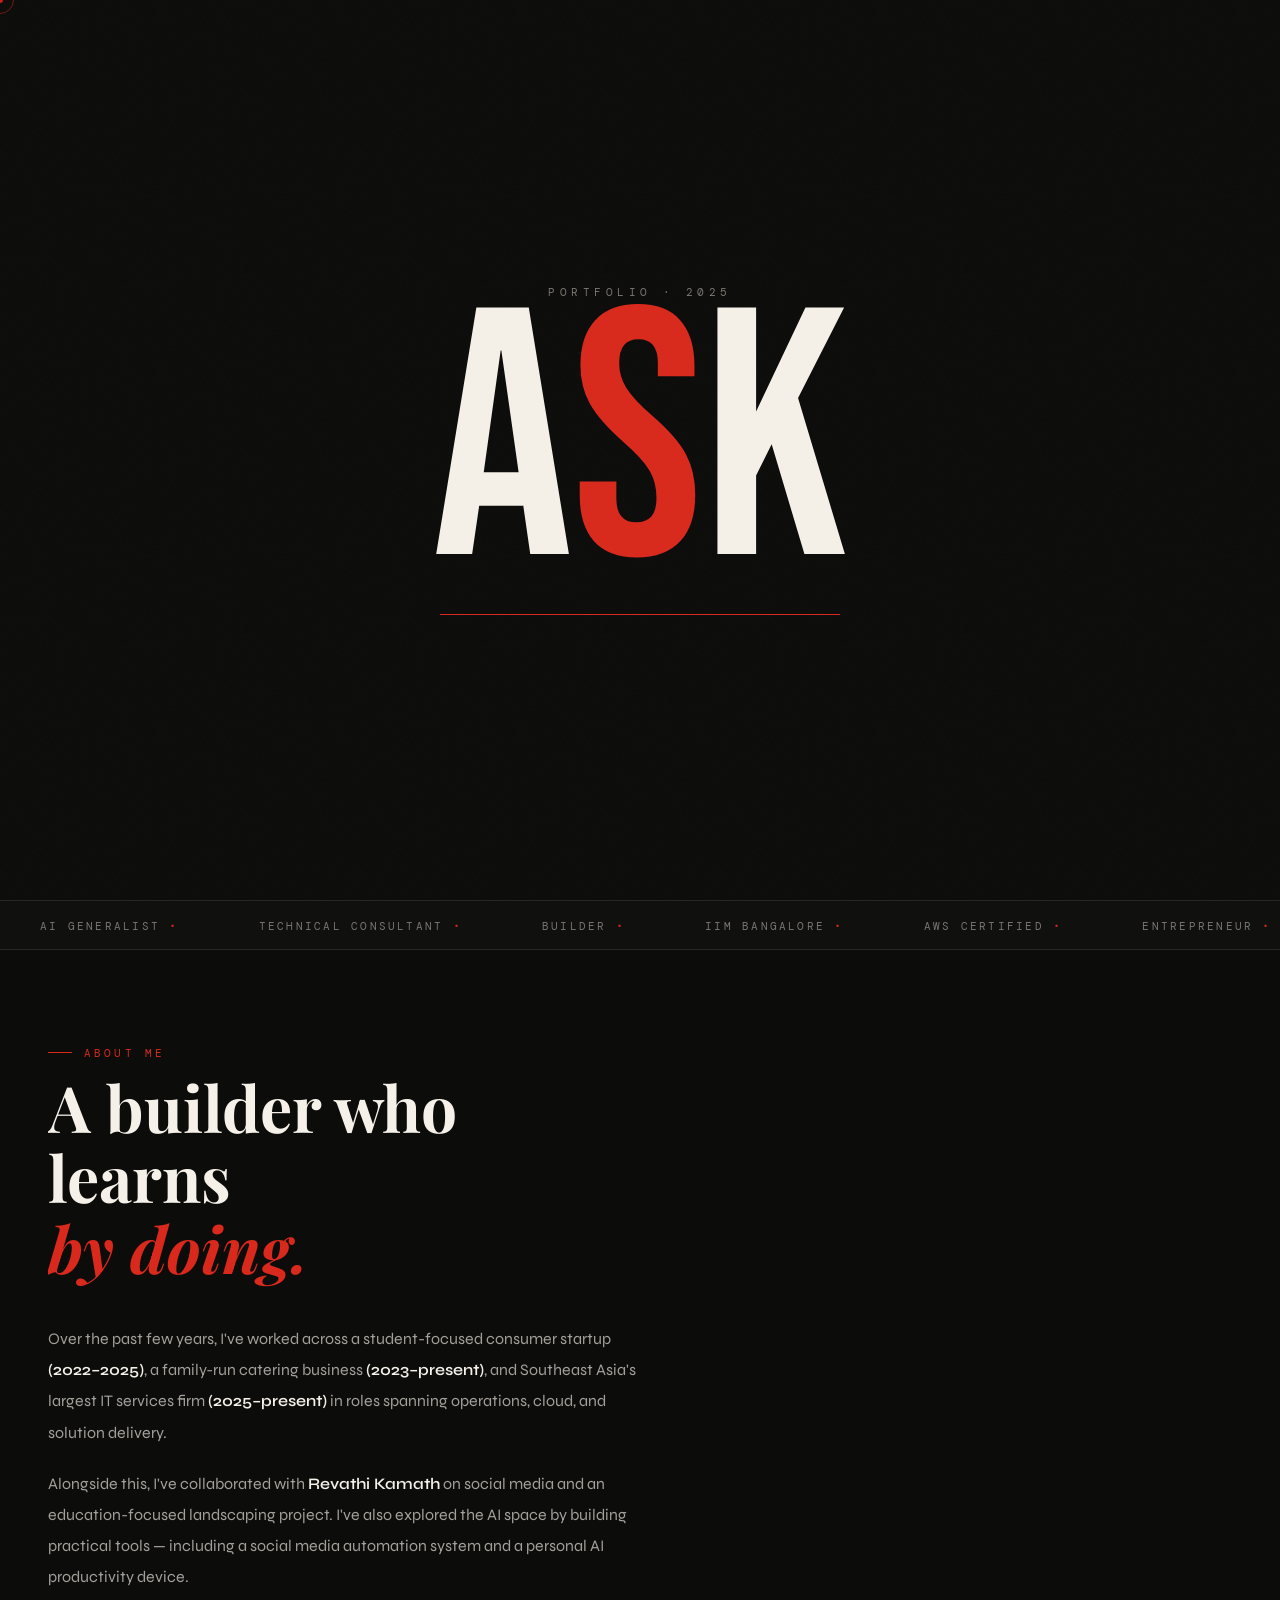
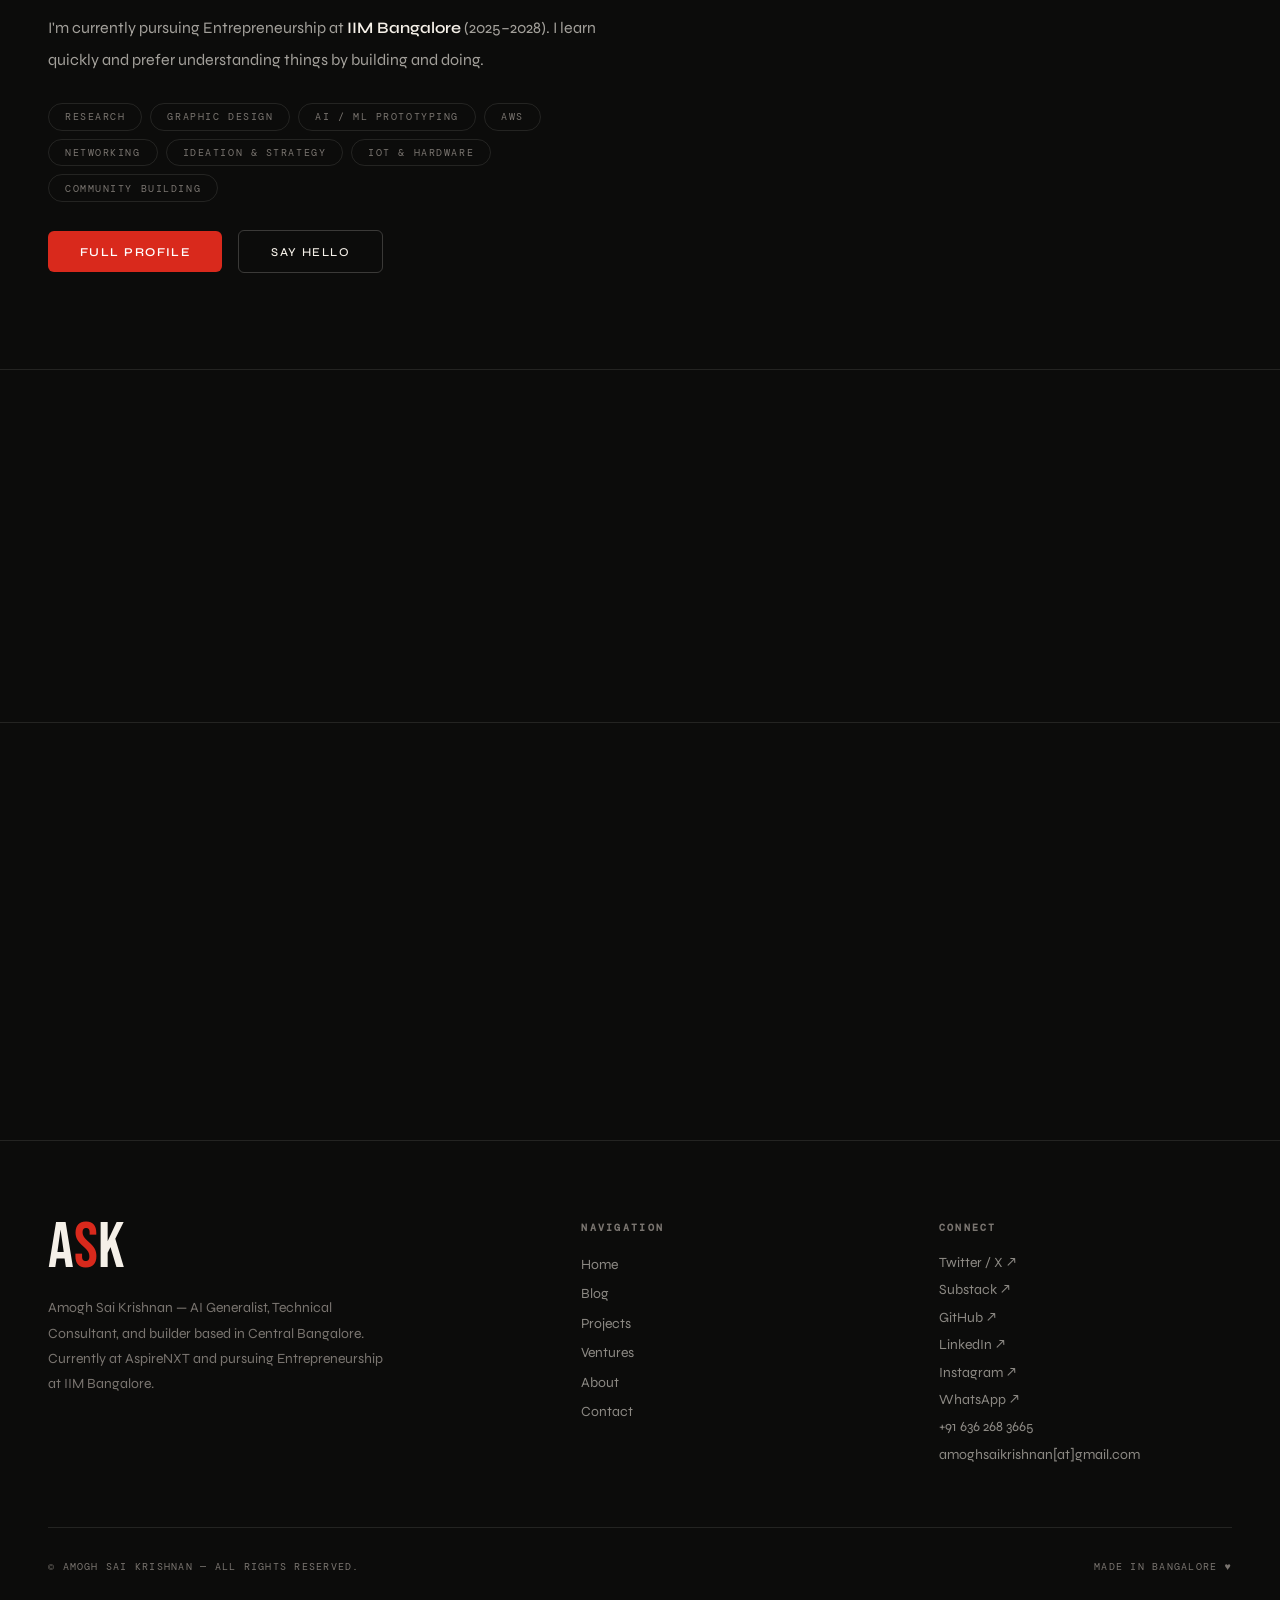
==== commit 3d8cf0aa: "Add files via upload" ====
--- a/index.html
+++ b/index.html
@@ -41,7 +41,7 @@
     <a href="https://www.linkedin.com/in/amogh-sai-krishnan-1506a8212" target="_blank" title="LinkedIn" aria-label="LinkedIn">
       <svg width="16" height="16" viewBox="0 0 24 24" fill="currentColor"><path d="M20.447 20.452h-3.554v-5.569c0-1.328-.027-3.037-1.852-3.037-1.853 0-2.136 1.445-2.136 2.939v5.667H9.351V9h3.414v1.561h.046c.477-.9 1.637-1.85 3.37-1.85 3.601 0 4.267 2.37 4.267 5.455v6.286zM5.337 7.433a2.062 2.062 0 01-2.063-2.065 2.064 2.064 0 112.063 2.065zm1.782 13.019H3.555V9h3.564v11.452zM22.225 0H1.771C.792 0 0 .774 0 1.729v20.542C0 23.227.792 24 1.771 24h20.451C23.2 24 24 23.227 24 22.271V1.729C24 .774 23.2 0 22.222 0h.003z"/></svg>
     </a>
-    <a href="/cdn-cgi/l/email-protection#f89995979f908b9991938a918b90969996b89f95999194d69b9795" title="Email" aria-label="Email">
+    <a href="mailto:amoghsaikrishnan@gmail.com" title="Email" aria-label="Email">
       <svg width="16" height="16" viewBox="0 0 24 24" fill="none" stroke="currentColor" stroke-width="2"><path d="M4 4h16c1.1 0 2 .9 2 2v12c0 1.1-.9 2-2 2H4c-1.1 0-2-.9-2-2V6c0-1.1.9-2 2-2z"/><polyline points="22,6 12,13 2,6"/></svg>
     </a>
   </div>
@@ -258,7 +258,7 @@
           <a href="https://www.instagram.com/amogh.kris/" target="_blank">Instagram ↗</a>
           <a href="https://wa.link/hhleux" target="_blank">WhatsApp ↗</a>
           <a href="tel:+916362683665">+91 636 268 3665</a>
-          <a href="/cdn-cgi/l/email-protection#e3828e8c848b90828a88918a908b8d828da3848e828a8fcd808c8e"><span class="__cf_email__" data-cfemail="5d3c30323a352e3c34362f342e35333c331d3a303c3431733e3230">[email&#160;protected]</span></a>
+          <a href="mailto:amoghsaikrishnan@gmail.com">amoghsaikrishnan[at]gmail.com</a>
         </div>
       </div>
     </div>
@@ -912,7 +912,7 @@
         </div>
         <div>
           <div class="contact-label">Email</div>
-          <div class="contact-value"><a href="/cdn-cgi/l/email-protection#76171b19111e05171f1d041f051e18171836111b171f1a5815191b"><span class="__cf_email__" data-cfemail="ccada1a3aba4bfada5a7bea5bfa4a2ada28caba1ada5a0e2afa3a1">[email&#160;protected]</span></a></div>
+          <div class="contact-value"><a href="mailto:amoghsaikrishnan@gmail.com">amoghsaikrishnan[at]gmail.com</a></div>
         </div>
       </div>
 
@@ -1020,7 +1020,7 @@
 </div>
 
 <!-- ══════════ SCRIPT ══════════ -->
-<script data-cfasync="false" src="/cdn-cgi/scripts/5c5dd728/cloudflare-static/email-decode.min.js"></script><script>
+<script>
 // ─ Year
 document.getElementById('year').textContent = new Date().getFullYear();
 <script>
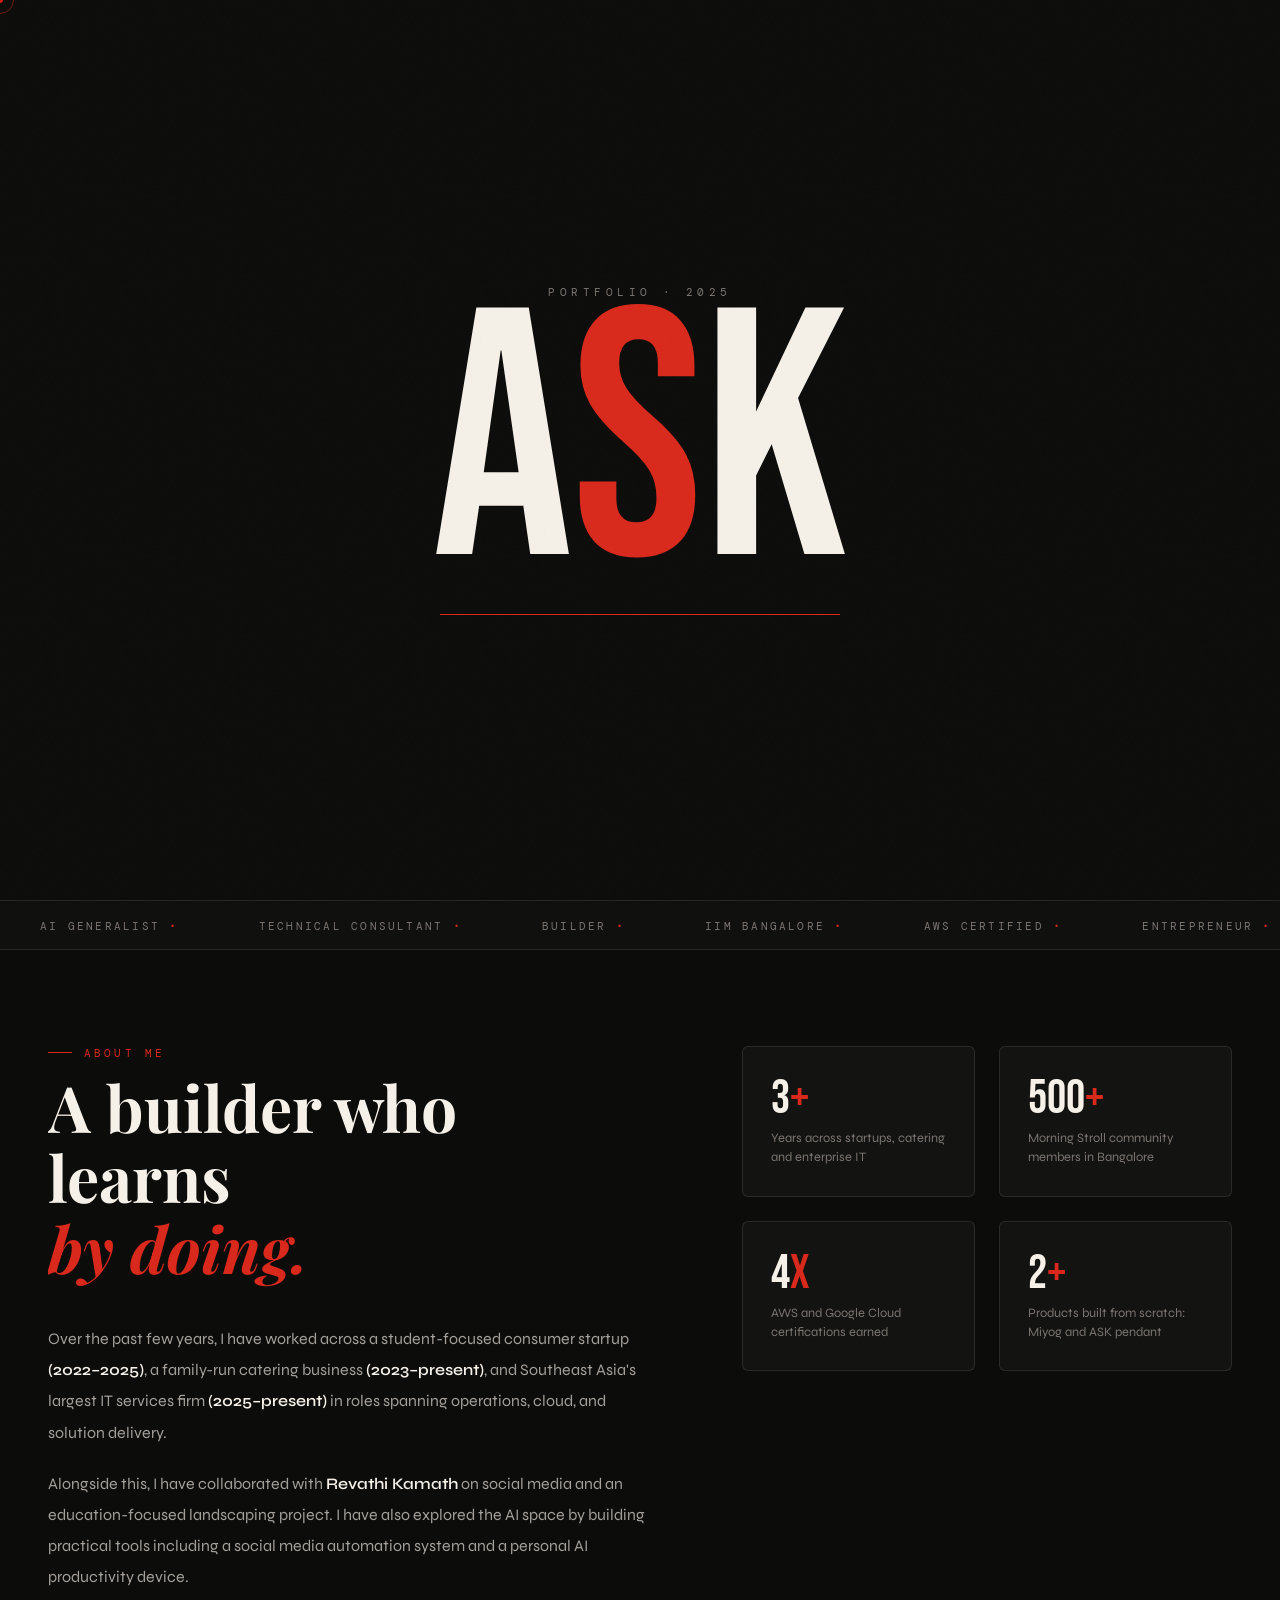
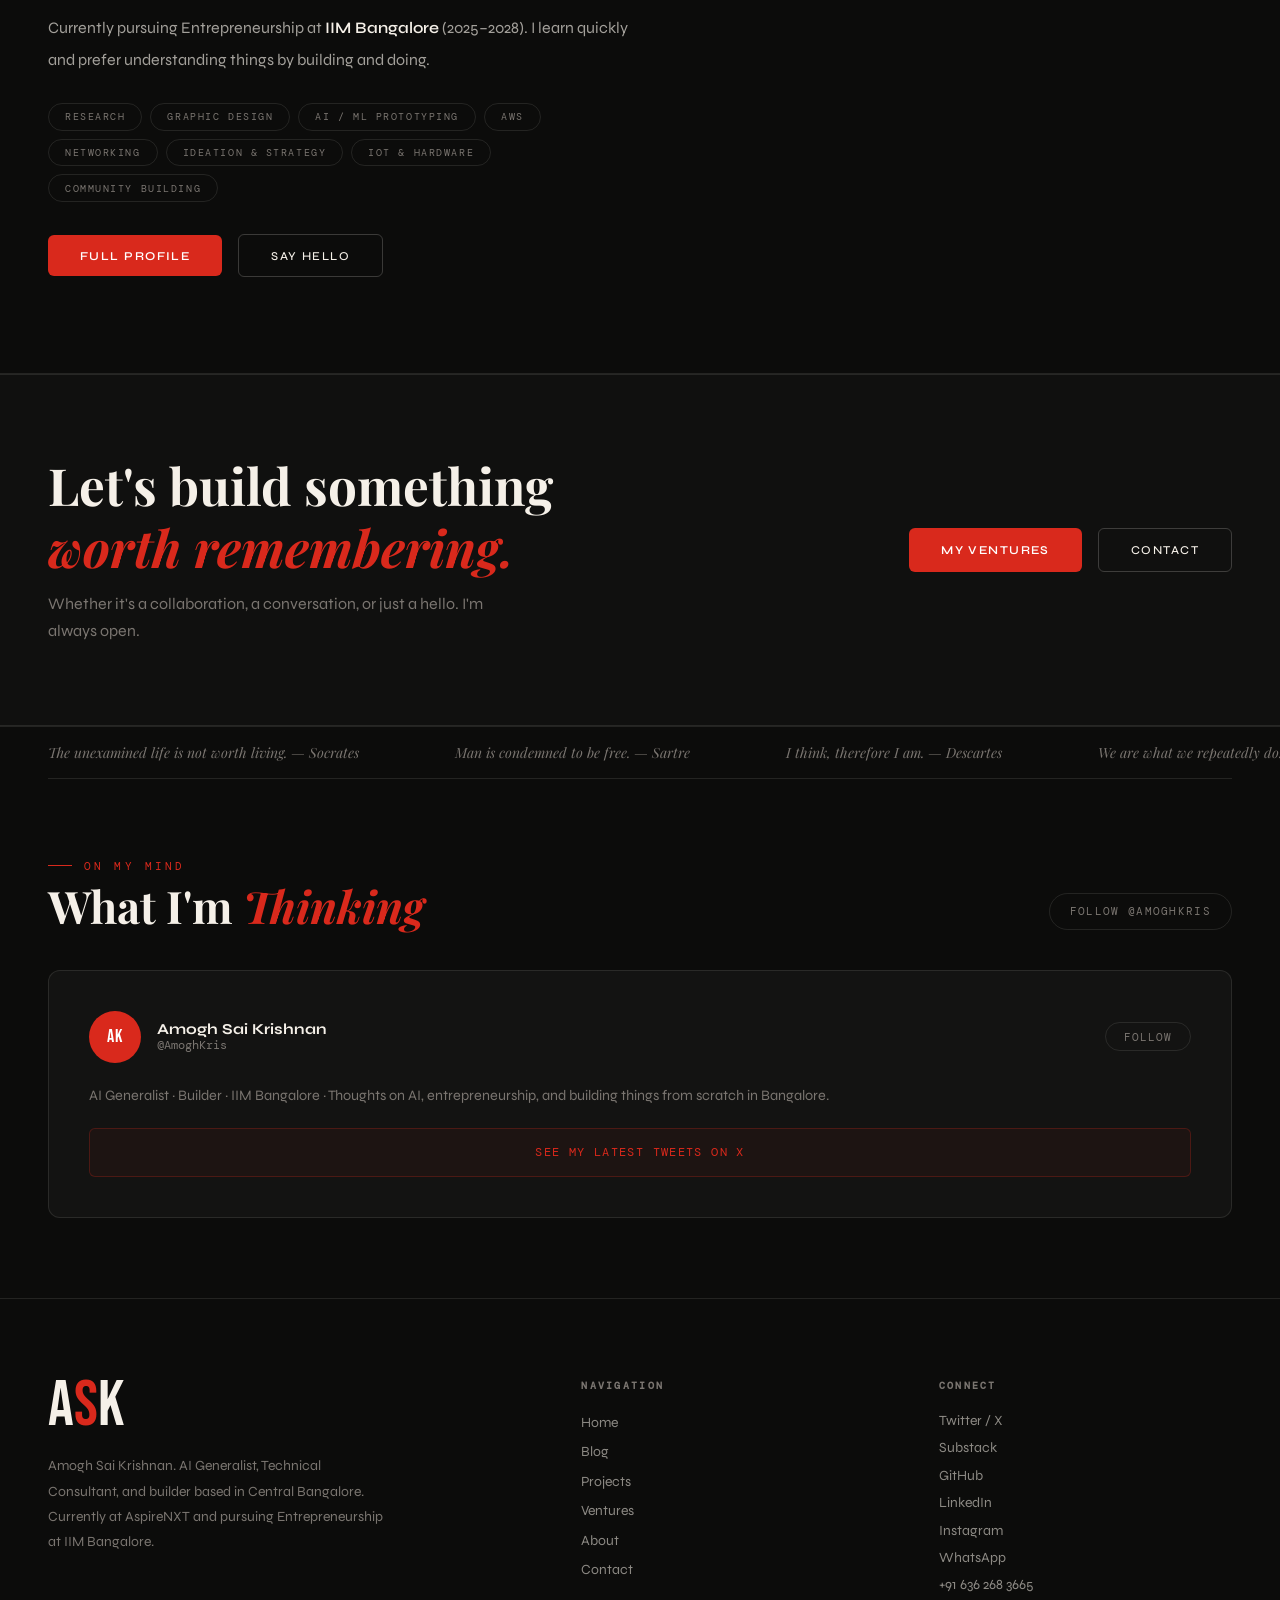
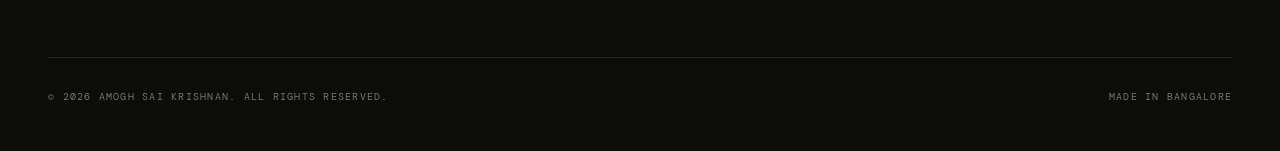
==== commit 5600f5ee: "Add files via upload" ====
--- a/index.html
+++ b/index.html
@@ -3,46 +3,40 @@
 <head>
 <meta charset="UTF-8">
 <meta name="viewport" content="width=device-width, initial-scale=1.0">
-<title>ASK — Amogh Sai Krishnan · AI Generalist</title>
-<meta name="description" content="Amogh Sai Krishnan — AI Generalist, Technical Consultant, Entrepreneur based in Bangalore.">
+<title>ASK — Amogh Sai Krishnan</title>
+<meta name="description" content="Amogh Sai Krishnan — AI Generalist, Technical Consultant, Entrepreneur. Bangalore.">
 <link rel="stylesheet" href="style.css">
+<link rel="preconnect" href="https://fonts.googleapis.com">
+<link href="https://fonts.googleapis.com/css2?family=Bebas+Neue&family=Playfair+Display:ital,wght@0,700;0,900;1,400;1,700&family=Syne:wght@300;400;500;600&family=DM+Mono:wght@300&display=swap" rel="stylesheet">
 </head>
 <body>
 
-<!-- Scroll Bar -->
 <div id="scroll-bar"></div>
-
-<!-- Cursor -->
 <div id="cursor"></div>
 <div id="cursor-ring"></div>
 
-<!-- ══════════ INTRO ══════════ -->
 <div id="intro">
-  <span class="intro-eyebrow">Portfolio · 2025</span>
+  <span class="intro-eyebrow">Portfolio &middot; 2025</span>
   <div class="intro-logo">A<span>S</span>K</div>
   <div class="intro-rule"></div>
 </div>
 
-<!-- ══════════ NAV ══════════ -->
 <nav id="navbar">
-  <a class="nav-logo" href="#" onclick="showPage('home'); return false;">A<em>S</em>K</a>
+  <a class="nav-logo" href="#" onclick="showPage('home');return false;">A<em>S</em>K</a>
   <div class="nav-links">
-    <a href="#" id="nl-home"     class="active"  onclick="showPage('home');     return false;">Home</a>
-    <a href="#" id="nl-blog"                 onclick="showPage('blog');      return false;">Blog</a>
-    <a href="#" id="nl-projects"             onclick="showPage('projects');  return false;">Projects</a>
-    <a href="#" id="nl-ventures"             onclick="showPage('ventures');  return false;">Ventures</a>
-    <a href="#" id="nl-about"                onclick="showPage('about');     return false;">About</a>
-    <a href="#" id="nl-contact"              onclick="showPage('contact');   return false;">Contact</a>
+    <a href="#" id="nl-home"     class="active" onclick="showPage('home');    return false;">Home</a>
+    <a href="#" id="nl-blog"                    onclick="showPage('blog');    return false;">Blog</a>
+    <a href="#" id="nl-projects"                onclick="showPage('projects');return false;">Projects</a>
+    <a href="#" id="nl-ventures"                onclick="showPage('ventures');return false;">Ventures</a>
+    <a href="#" id="nl-about"                   onclick="showPage('about');   return false;">About</a>
+    <a href="#" id="nl-contact"                 onclick="showPage('contact'); return false;">Contact</a>
   </div>
   <div class="nav-actions">
-    <a href="https://github.com/amogh-code" target="_blank" title="GitHub" aria-label="GitHub">
+    <a href="https://github.com/amogh-code" target="_blank" aria-label="GitHub">
       <svg width="16" height="16" viewBox="0 0 24 24" fill="currentColor"><path d="M12 2C6.477 2 2 6.484 2 12.017c0 4.425 2.865 8.18 6.839 9.504.5.092.682-.217.682-.483 0-.237-.008-.868-.013-1.703-2.782.605-3.369-1.343-3.369-1.343-.454-1.158-1.11-1.466-1.11-1.466-.908-.62.069-.608.069-.608 1.003.07 1.531 1.032 1.531 1.032.892 1.53 2.341 1.088 2.91.832.092-.647.35-1.088.636-1.338-2.22-.253-4.555-1.113-4.555-4.951 0-1.093.39-1.988 1.029-2.688-.103-.253-.446-1.272.098-2.65 0 0 .84-.27 2.75 1.026A9.564 9.564 0 0112 6.844c.85.004 1.705.115 2.504.337 1.909-1.296 2.747-1.027 2.747-1.027.546 1.379.202 2.398.1 2.651.64.7 1.028 1.595 1.028 2.688 0 3.848-2.339 4.695-4.566 4.943.359.309.678.92.678 1.855 0 1.338-.012 2.419-.012 2.747 0 .268.18.58.688.482A10.019 10.019 0 0022 12.017C22 6.484 17.522 2 12 2z"/></svg>
     </a>
-    <a href="https://www.linkedin.com/in/amogh-sai-krishnan-1506a8212" target="_blank" title="LinkedIn" aria-label="LinkedIn">
-      <svg width="16" height="16" viewBox="0 0 24 24" fill="currentColor"><path d="M20.447 20.452h-3.554v-5.569c0-1.328-.027-3.037-1.852-3.037-1.853 0-2.136 1.445-2.136 2.939v5.667H9.351V9h3.414v1.561h.046c.477-.9 1.637-1.85 3.37-1.85 3.601 0 4.267 2.37 4.267 5.455v6.286zM5.337 7.433a2.062 2.062 0 01-2.063-2.065 2.064 2.064 0 112.063 2.065zm1.782 13.019H3.555V9h3.564v11.452zM22.225 0H1.771C.792 0 0 .774 0 1.729v20.542C0 23.227.792 24 1.771 24h20.451C23.2 24 24 23.227 24 22.271V1.729C24 .774 23.2 0 22.222 0h.003z"/></svg>
-    </a>
-    <a href="mailto:amoghsaikrishnan@gmail.com" title="Email" aria-label="Email">
-      <svg width="16" height="16" viewBox="0 0 24 24" fill="none" stroke="currentColor" stroke-width="2"><path d="M4 4h16c1.1 0 2 .9 2 2v12c0 1.1-.9 2-2 2H4c-1.1 0-2-.9-2-2V6c0-1.1.9-2 2-2z"/><polyline points="22,6 12,13 2,6"/></svg>
+    <a href="https://x.com/AmoghKris" target="_blank" aria-label="X">
+      <svg width="15" height="15" viewBox="0 0 24 24" fill="currentColor"><path d="M18.244 2.25h3.308l-7.227 8.26 8.502 11.24H16.17l-4.714-6.231-5.401 6.231H2.744l7.73-8.835L1.254 2.25H8.08l4.259 5.622zm-1.161 17.52h1.833L7.084 4.126H5.117z"/></svg>
     </a>
   </div>
   <button class="hamburger" id="hamburger" onclick="toggleMenu()" aria-label="Menu">
@@ -50,165 +44,98 @@
   </button>
 </nav>
 
-<!-- Mobile nav -->
 <div class="mobile-nav" id="mobile-nav">
-  <a href="#" onclick="showPage('home');     closeMenu(); return false;" id="mn-home">Home</a>
-  <a href="#" onclick="showPage('blog');     closeMenu(); return false;" id="mn-blog">Blog</a>
-  <a href="#" onclick="showPage('projects'); closeMenu(); return false;" id="mn-projects">Projects</a>
-  <a href="#" onclick="showPage('ventures'); closeMenu(); return false;" id="mn-ventures">Ventures</a>
-  <a href="#" onclick="showPage('about');    closeMenu(); return false;" id="mn-about">About</a>
-  <a href="#" onclick="showPage('contact');  closeMenu(); return false;" id="mn-contact">Contact</a>
+  <a href="#" onclick="showPage('home');    closeMenu();return false;" id="mn-home">Home</a>
+  <a href="#" onclick="showPage('blog');    closeMenu();return false;" id="mn-blog">Blog</a>
+  <a href="#" onclick="showPage('projects');closeMenu();return false;" id="mn-projects">Projects</a>
+  <a href="#" onclick="showPage('ventures');closeMenu();return false;" id="mn-ventures">Ventures</a>
+  <a href="#" onclick="showPage('about');   closeMenu();return false;" id="mn-about">About</a>
+  <a href="#" onclick="showPage('contact'); closeMenu();return false;" id="mn-contact">Contact</a>
   <div class="mob-socials">
-    <a href="https://github.com/amogh-code" target="_blank">GitHub</a>
-    <a href="https://www.linkedin.com/in/amogh-sai-krishnan-1506a8212" target="_blank">LinkedIn</a>
+    <a href="https://x.com/AmoghKris" target="_blank">Twitter / X</a>
+    <a href="https://amoghkris.substack.com/" target="_blank">Substack</a>
     <a href="https://www.instagram.com/amogh.kris/" target="_blank">Instagram</a>
     <a href="https://wa.link/hhleux" target="_blank">WhatsApp</a>
   </div>
 </div>
 
-<!-- ════════════════════════════════════════
-     HOME PAGE
-════════════════════════════════════════ -->
+<!-- HOME -->
 <section id="page-home" class="page active">
-
-  <!-- Hero -->
   <div class="hero">
     <div class="hero-bg-text">ASK</div>
     <div class="hero-main">
-      <div class="hero-tag">AI Generalist · Bangalore</div>
-      <h1 class="hero-name">
-        AMOGH<br>
-        <span class="line2">SAI K.</span>
-      </h1>
-      <p class="hero-title">Builder, Consultant & Entrepreneur</p>
-      <p class="hero-desc">
-        Over the past few years I've moved across a student-focused consumer startup, a family-run catering business, and Southeast Asia's largest IT services firm — in roles spanning operations, cloud, and solution delivery. I learn by building and doing.
-      </p>
+      <div class="hero-tag">AI Generalist &middot; Bangalore</div>
+      <h1 class="hero-name">AMOGH<br><span class="line2">SAI K.</span></h1>
+      <p class="hero-title">Builder, Consultant &amp; Entrepreneur</p>
+      <p class="hero-desc">Over the past few years I have moved across a student startup, a family catering business, and Southeast Asia's largest IT services firm spanning operations, cloud, and solution delivery. I learn by building and doing.</p>
       <div class="hero-actions">
-        <a class="btn-red" href="#" onclick="showPage('ventures'); return false;">View Ventures ↗</a>
-        <a class="btn-ghost" href="#" onclick="showPage('contact'); return false;">Get In Touch</a>
+        <a class="btn-red" href="#" onclick="showPage('ventures');return false;">View Ventures</a>
+        <a class="btn-ghost" href="#" onclick="showPage('contact');return false;">Get In Touch</a>
       </div>
     </div>
     <div class="hero-sidebar">
       <div class="hero-socials">
-        <a href="https://github.com/amogh-code" target="_blank">
-          <svg width="12" height="12" viewBox="0 0 24 24" fill="currentColor"><path d="M12 2C6.477 2 2 6.484 2 12.017c0 4.425 2.865 8.18 6.839 9.504.5.092.682-.217.682-.483 0-.237-.008-.868-.013-1.703-2.782.605-3.369-1.343-3.369-1.343-.454-1.158-1.11-1.466-1.11-1.466-.908-.62.069-.608.069-.608 1.003.07 1.531 1.032 1.531 1.032.892 1.53 2.341 1.088 2.91.832.092-.647.35-1.088.636-1.338-2.22-.253-4.555-1.113-4.555-4.951 0-1.093.39-1.988 1.029-2.688-.103-.253-.446-1.272.098-2.65 0 0 .84-.27 2.75 1.026A9.564 9.564 0 0112 6.844c.85.004 1.705.115 2.504.337 1.909-1.296 2.747-1.027 2.747-1.027.546 1.379.202 2.398.1 2.651.64.7 1.028 1.595 1.028 2.688 0 3.848-2.339 4.695-4.566 4.943.359.309.678.92.678 1.855 0 1.338-.012 2.419-.012 2.747 0 .268.18.58.688.482A10.019 10.019 0 0022 12.017C22 6.484 17.522 2 12 2z"/></svg>
-          GitHub
-        </a>
-        <a href="https://www.linkedin.com/in/amogh-sai-krishnan-1506a8212" target="_blank">
-          <svg width="12" height="12" viewBox="0 0 24 24" fill="currentColor"><path d="M20.447 20.452h-3.554v-5.569c0-1.328-.027-3.037-1.852-3.037-1.853 0-2.136 1.445-2.136 2.939v5.667H9.351V9h3.414v1.561h.046c.477-.9 1.637-1.85 3.37-1.85 3.601 0 4.267 2.37 4.267 5.455v6.286zM5.337 7.433a2.062 2.062 0 01-2.063-2.065 2.064 2.064 0 112.063 2.065zm1.782 13.019H3.555V9h3.564v11.452zM22.225 0H1.771C.792 0 0 .774 0 1.729v20.542C0 23.227.792 24 1.771 24h20.451C23.2 24 24 23.227 24 22.271V1.729C24 .774 23.2 0 22.222 0h.003z"/></svg>
-          LinkedIn
-        </a>
-        <a href="https://www.instagram.com/amogh.kris/" target="_blank">
-          <svg width="12" height="12" viewBox="0 0 24 24" fill="currentColor"><path d="M12 2.163c3.204 0 3.584.012 4.85.07 3.252.148 4.771 1.691 4.919 4.919.058 1.265.069 1.645.069 4.849 0 3.205-.012 3.584-.069 4.849-.149 3.225-1.664 4.771-4.919 4.919-1.266.058-1.644.07-4.85.07-3.204 0-3.584-.012-4.849-.07-3.26-.149-4.771-1.699-4.919-4.92-.058-1.265-.07-1.644-.07-4.849 0-3.204.013-3.583.07-4.849.149-3.227 1.664-4.771 4.919-4.919 1.266-.057 1.645-.069 4.849-.069zM12 0C8.741 0 8.333.014 7.053.072 2.695.272.273 2.69.073 7.052.014 8.333 0 8.741 0 12c0 3.259.014 3.668.072 4.948.2 4.358 2.618 6.78 6.98 6.98C8.333 23.986 8.741 24 12 24c3.259 0 3.668-.014 4.948-.072 4.354-.2 6.782-2.618 6.979-6.98.059-1.28.073-1.689.073-4.948 0-3.259-.014-3.667-.072-4.947-.196-4.354-2.617-6.78-6.979-6.98C15.668.014 15.259 0 12 0zm0 5.838a6.162 6.162 0 100 12.324 6.162 6.162 0 000-12.324zM12 16a4 4 0 110-8 4 4 0 010 8zm6.406-11.845a1.44 1.44 0 100 2.881 1.44 1.44 0 000-2.881z"/></svg>
-          Instagram
-        </a>
-        <a href="https://wa.link/hhleux" target="_blank">
-          <svg width="12" height="12" viewBox="0 0 24 24" fill="currentColor"><path d="M17.472 14.382c-.297-.149-1.758-.867-2.03-.967-.273-.099-.471-.148-.67.15-.197.297-.767.966-.94 1.164-.173.199-.347.223-.644.075-.297-.15-1.255-.463-2.39-1.475-.883-.788-1.48-1.761-1.653-2.059-.173-.297-.018-.458.13-.606.134-.133.298-.347.446-.52.149-.174.198-.298.298-.497.099-.198.05-.371-.025-.52-.075-.149-.669-1.612-.916-2.207-.242-.579-.487-.5-.669-.51-.173-.008-.371-.01-.57-.01-.198 0-.52.074-.792.372-.272.297-1.04 1.016-1.04 2.479 0 1.462 1.065 2.875 1.213 3.074.149.198 2.096 3.2 5.077 4.487.709.306 1.262.489 1.694.625.712.227 1.36.195 1.871.118.571-.085 1.758-.719 2.006-1.413.248-.694.248-1.289.173-1.413-.074-.124-.272-.198-.57-.347m-5.421 7.403h-.004a9.87 9.87 0 01-5.031-1.378l-.361-.214-3.741.982.998-3.648-.235-.374a9.86 9.86 0 01-1.51-5.26c.001-5.45 4.436-9.884 9.888-9.884 2.64 0 5.122 1.03 6.988 2.898a9.825 9.825 0 012.893 6.994c-.003 5.45-4.437 9.884-9.885 9.884m8.413-18.297A11.815 11.815 0 0012.05 0C5.495 0 .16 5.335.157 11.892c0 2.096.547 4.142 1.588 5.945L.057 24l6.305-1.654a11.882 11.882 0 005.683 1.448h.005c6.554 0 11.89-5.335 11.893-11.893a11.821 11.821 0 00-3.48-8.413z"/></svg>
-          WhatsApp
-        </a>
+        <a href="https://x.com/AmoghKris" target="_blank">Twitter / X</a>
+        <a href="https://amoghkris.substack.com/" target="_blank">Substack</a>
+        <a href="https://www.linkedin.com/in/amogh-sai-krishnan-1506a8212" target="_blank">LinkedIn</a>
+        <a href="https://www.instagram.com/amogh.kris/" target="_blank">Instagram</a>
+        <a href="https://wa.link/hhleux" target="_blank">WhatsApp</a>
       </div>
       <div class="hero-scroll">Scroll Down</div>
     </div>
   </div>
 
-  <!-- Marquee -->
   <div class="marquee-wrap">
     <div class="marquee-track">
-      <span class="marquee-item">AI Generalist <b>·</b></span>
-      <span class="marquee-item">Technical Consultant <b>·</b></span>
-      <span class="marquee-item">Builder <b>·</b></span>
-      <span class="marquee-item">IIM Bangalore <b>·</b></span>
-      <span class="marquee-item">AWS Certified <b>·</b></span>
-      <span class="marquee-item">Entrepreneur <b>·</b></span>
-      <span class="marquee-item">Morning Stroll Host <b>·</b></span>
-      <span class="marquee-item">IoT & Hardware <b>·</b></span>
-      <span class="marquee-item">LLM Fine-tuning <b>·</b></span>
-      <span class="marquee-item">Bangalore <b>·</b></span>
-      <!-- duplicate for seamless loop -->
-      <span class="marquee-item">AI Generalist <b>·</b></span>
-      <span class="marquee-item">Technical Consultant <b>·</b></span>
-      <span class="marquee-item">Builder <b>·</b></span>
-      <span class="marquee-item">IIM Bangalore <b>·</b></span>
-      <span class="marquee-item">AWS Certified <b>·</b></span>
-      <span class="marquee-item">Entrepreneur <b>·</b></span>
-      <span class="marquee-item">Morning Stroll Host <b>·</b></span>
-      <span class="marquee-item">IoT & Hardware <b>·</b></span>
-      <span class="marquee-item">LLM Fine-tuning <b>·</b></span>
-      <span class="marquee-item">Bangalore <b>·</b></span>
-    </div>
-  </div>
-
-  <!-- Bio -->
+      <span class="marquee-item">AI Generalist <b>&middot;</b></span><span class="marquee-item">Technical Consultant <b>&middot;</b></span><span class="marquee-item">Builder <b>&middot;</b></span><span class="marquee-item">IIM Bangalore <b>&middot;</b></span><span class="marquee-item">AWS Certified <b>&middot;</b></span><span class="marquee-item">Entrepreneur <b>&middot;</b></span><span class="marquee-item">Morning Stroll Host <b>&middot;</b></span><span class="marquee-item">IoT &amp; Hardware <b>&middot;</b></span><span class="marquee-item">LLM Fine-tuning <b>&middot;</b></span><span class="marquee-item">Bangalore <b>&middot;</b></span><span class="marquee-item">AI Generalist <b>&middot;</b></span><span class="marquee-item">Technical Consultant <b>&middot;</b></span><span class="marquee-item">Builder <b>&middot;</b></span><span class="marquee-item">IIM Bangalore <b>&middot;</b></span><span class="marquee-item">AWS Certified <b>&middot;</b></span><span class="marquee-item">Entrepreneur <b>&middot;</b></span><span class="marquee-item">Morning Stroll Host <b>&middot;</b></span><span class="marquee-item">IoT &amp; Hardware <b>&middot;</b></span><span class="marquee-item">LLM Fine-tuning <b>&middot;</b></span><span class="marquee-item">Bangalore <b>&middot;</b></span>
+    </div>
+  </div>
+
   <div class="container">
     <section class="bio-section">
       <div class="bio-grid">
         <div>
           <div class="section-eyebrow">About Me</div>
           <h2 class="section-title">A builder who learns<br><em>by doing.</em></h2>
-          <div style="height:2rem;"></div>
-          <p class="bio-text">Over the past few years, I've worked across a student-focused consumer startup <strong>(2022–2025)</strong>, a family-run catering business <strong>(2023–present)</strong>, and Southeast Asia's largest IT services firm <strong>(2025–present)</strong> in roles spanning operations, cloud, and solution delivery.</p>
-          <p class="bio-text">Alongside this, I've collaborated with <strong>Revathi Kamath</strong> on social media and an education-focused landscaping project. I've also explored the AI space by building practical tools — including a social media automation system and a personal AI productivity device.</p>
-          <p class="bio-text">I'm currently pursuing Entrepreneurship at <strong>IIM Bangalore</strong> (2025–2028). I learn quickly and prefer understanding things by building and doing.</p>
+          <div style="height:2rem"></div>
+          <p class="bio-text">Over the past few years, I have worked across a student-focused consumer startup <strong>(2022&#8211;2025)</strong>, a family-run catering business <strong>(2023&#8211;present)</strong>, and Southeast Asia's largest IT services firm <strong>(2025&#8211;present)</strong> in roles spanning operations, cloud, and solution delivery.</p>
+          <p class="bio-text">Alongside this, I have collaborated with <strong>Revathi Kamath</strong> on social media and an education-focused landscaping project. I have also explored the AI space by building practical tools including a social media automation system and a personal AI productivity device.</p>
+          <p class="bio-text">Currently pursuing Entrepreneurship at <strong>IIM Bangalore</strong> (2025&#8211;2028). I learn quickly and prefer understanding things by building and doing.</p>
           <div class="tag-row">
-            <span class="tag">Research</span>
-            <span class="tag">Graphic Design</span>
-            <span class="tag">AI / ML Prototyping</span>
-            <span class="tag">AWS</span>
-            <span class="tag">Networking</span>
-            <span class="tag">Ideation &amp; Strategy</span>
-            <span class="tag">IoT &amp; Hardware</span>
-            <span class="tag">Community Building</span>
-          </div>
-          <div class="hero-actions">
-            <a class="btn-red" href="#" onclick="showPage('about'); return false;">Full Profile</a>
-            <a class="btn-ghost" href="#" onclick="showPage('contact'); return false;">Say Hello</a>
+            <span class="tag">Research</span><span class="tag">Graphic Design</span><span class="tag">AI / ML Prototyping</span><span class="tag">AWS</span><span class="tag">Networking</span><span class="tag">Ideation &amp; Strategy</span><span class="tag">IoT &amp; Hardware</span><span class="tag">Community Building</span>
+          </div>
+          <div class="hero-actions" style="margin-top:2rem">
+            <a class="btn-red" href="#" onclick="showPage('about');return false;">Full Profile</a>
+            <a class="btn-ghost" href="#" onclick="showPage('contact');return false;">Say Hello</a>
           </div>
         </div>
         <div>
           <div class="stat-grid reveal">
-            <div class="stat-card">
-              <div class="stat-num">3<span>+</span></div>
-              <div class="stat-label">Years across startups, family business &amp; enterprise IT</div>
-            </div>
-            <div class="stat-card">
-              <div class="stat-num">500<span>+</span></div>
-              <div class="stat-label">Morning Stroll community members in Bangalore</div>
-            </div>
-            <div class="stat-card">
-              <div class="stat-num">4<span>×</span></div>
-              <div class="stat-label">AWS &amp; Google Cloud certifications earned</div>
-            </div>
-            <div class="stat-card">
-              <div class="stat-num">2<span>↗</span></div>
-              <div class="stat-label">Products built from scratch: Miyog &amp; ASK pendant</div>
-            </div>
+            <div class="stat-card"><div class="stat-num">3<span>+</span></div><div class="stat-label">Years across startups, catering and enterprise IT</div></div>
+            <div class="stat-card"><div class="stat-num">500<span>+</span></div><div class="stat-label">Morning Stroll community members in Bangalore</div></div>
+            <div class="stat-card"><div class="stat-num">4<span>x</span></div><div class="stat-label">AWS and Google Cloud certifications earned</div></div>
+            <div class="stat-card"><div class="stat-num">2<span>+</span></div><div class="stat-label">Products built from scratch: Miyog and ASK pendant</div></div>
           </div>
         </div>
       </div>
     </section>
   </div>
 
-  <div class="section-rule" style="margin:0;"></div>
-
-  <!-- CTA Strip -->
+  <div class="section-rule" style="margin:0"></div>
+
   <div class="cta-strip reveal">
     <div>
       <h2>Let's build something<br><em>worth remembering.</em></h2>
-      <p>Whether it's a collaboration, a conversation, or just a hello — I'm always open.</p>
+      <p>Whether it's a collaboration, a conversation, or just a hello. I'm always open.</p>
     </div>
     <div class="cta-strip-btns">
-      <a class="btn-red" href="#" onclick="showPage('ventures'); return false;">My Ventures</a>
-      <a class="btn-ghost" href="#" onclick="showPage('contact'); return false;">Contact</a>
-    </div>
-  </div>
-
-  <!-- Philosophical Quotes -->
-  <div class="quotes-bar">
-    <div class="quotes-track" id="quotes-track"></div>
-  </div>
-
-  <!-- Twitter / X Feed -->
+      <a class="btn-red" href="#" onclick="showPage('ventures');return false;">My Ventures</a>
+      <a class="btn-ghost" href="#" onclick="showPage('contact');return false;">Contact</a>
+    </div>
+  </div>
+
+  <div class="quotes-bar"><div class="quotes-track" id="quotes-track"></div></div>
+
   <div class="container">
     <section class="tweets-section reveal">
       <div class="tweets-header">
@@ -216,1062 +143,688 @@
           <div class="section-eyebrow">On My Mind</div>
           <h2>What I'm <em>Thinking</em></h2>
         </div>
-        <a href="https://x.com/AmoghKris" target="_blank" class="tweets-follow-btn">
-          Follow @AmoghKris ↗
-        </a>
-      </div>
-      <div class="tweets-grid" id="tweets-grid">
-        <!-- Filled by JS -->
-        <div class="tweet-loading">Loading tweets…</div>
-      </div>
-      <div style="text-align:center; margin-top:2rem;">
-        <a href="https://x.com/AmoghKris" target="_blank" class="btn-ghost">See all tweets on X ↗</a>
+        <a href="https://x.com/AmoghKris" target="_blank" class="tweets-follow-btn">Follow @AmoghKris</a>
+      </div>
+      <div class="tweet-profile-card">
+        <div class="tweet-profile-top">
+          <div class="tweet-avatar">AK</div>
+          <div>
+            <div class="tweet-handle-name">Amogh Sai Krishnan</div>
+            <div class="tweet-handle">@AmoghKris</div>
+          </div>
+          <a href="https://x.com/AmoghKris" target="_blank" class="tweet-follow-pill">Follow</a>
+        </div>
+        <p class="tweet-profile-bio">AI Generalist &middot; Builder &middot; IIM Bangalore &middot; Thoughts on AI, entrepreneurship, and building things from scratch in Bangalore.</p>
+        <a href="https://x.com/AmoghKris" target="_blank" class="tweet-see-all">See my latest tweets on X</a>
       </div>
     </section>
   </div>
 
-  <!-- Footer -->
   <footer>
     <div class="footer-top">
       <div class="footer-brand">
         <div class="footer-logo">A<em>S</em>K</div>
-        <p class="footer-desc">Amogh Sai Krishnan — AI Generalist, Technical Consultant, and builder based in Central Bangalore. Currently at AspireNXT and pursuing Entrepreneurship at IIM Bangalore.</p>
+        <p class="footer-desc">Amogh Sai Krishnan. AI Generalist, Technical Consultant, and builder based in Central Bangalore. Currently at AspireNXT and pursuing Entrepreneurship at IIM Bangalore.</p>
       </div>
       <div class="footer-col">
         <h5>Navigation</h5>
         <ul>
-          <li><a href="#" onclick="showPage('home');     return false;">Home</a></li>
-          <li><a href="#" onclick="showPage('blog');     return false;">Blog</a></li>
-          <li><a href="#" onclick="showPage('projects'); return false;">Projects</a></li>
-          <li><a href="#" onclick="showPage('ventures'); return false;">Ventures</a></li>
-          <li><a href="#" onclick="showPage('about');    return false;">About</a></li>
-          <li><a href="#" onclick="showPage('contact');  return false;">Contact</a></li>
+          <li><a href="#" onclick="showPage('home');return false;">Home</a></li>
+          <li><a href="#" onclick="showPage('blog');return false;">Blog</a></li>
+          <li><a href="#" onclick="showPage('projects');return false;">Projects</a></li>
+          <li><a href="#" onclick="showPage('ventures');return false;">Ventures</a></li>
+          <li><a href="#" onclick="showPage('about');return false;">About</a></li>
+          <li><a href="#" onclick="showPage('contact');return false;">Contact</a></li>
         </ul>
       </div>
       <div class="footer-col">
         <h5>Connect</h5>
         <div class="footer-socials">
-          <a href="https://x.com/AmoghKris" target="_blank">Twitter / X ↗</a>
-          <a href="https://amoghkris.substack.com/" target="_blank">Substack ↗</a>
-          <a href="https://github.com/amogh-code" target="_blank">GitHub ↗</a>
-          <a href="https://www.linkedin.com/in/amogh-sai-krishnan-1506a8212" target="_blank">LinkedIn ↗</a>
-          <a href="https://www.instagram.com/amogh.kris/" target="_blank">Instagram ↗</a>
-          <a href="https://wa.link/hhleux" target="_blank">WhatsApp ↗</a>
+          <a href="https://x.com/AmoghKris" target="_blank">Twitter / X</a>
+          <a href="https://amoghkris.substack.com/" target="_blank">Substack</a>
+          <a href="https://github.com/amogh-code" target="_blank">GitHub</a>
+          <a href="https://www.linkedin.com/in/amogh-sai-krishnan-1506a8212" target="_blank">LinkedIn</a>
+          <a href="https://www.instagram.com/amogh.kris/" target="_blank">Instagram</a>
+          <a href="https://wa.link/hhleux" target="_blank">WhatsApp</a>
           <a href="tel:+916362683665">+91 636 268 3665</a>
-          <a href="mailto:amoghsaikrishnan@gmail.com">amoghsaikrishnan[at]gmail.com</a>
         </div>
       </div>
     </div>
     <div class="footer-bottom">
-      <span>© <span id="year"></span> Amogh Sai Krishnan — All rights reserved.</span>
-      <span>Made in Bangalore ♥</span>
+      <span>&#169; <span id="year"></span> Amogh Sai Krishnan. All rights reserved.</span>
+      <span>Made in Bangalore</span>
     </div>
   </footer>
-
-</section><!-- /home -->
-
-<!-- ════════════════════════════════════════
-     PROJECTS PAGE
-════════════════════════════════════════ -->
+</section>
+
+<!-- BLOG -->
+<section id="page-blog" class="page">
+<div class="container">
+  <div class="page-header">
+    <div class="section-number">02</div>
+    <div class="section-eyebrow">Writing</div>
+    <h1 class="section-title">Thoughts &amp;<em> Essays</em></h1>
+    <p class="section-sub">I write about AI, entrepreneurship, psychology, and whatever is on my mind. Published on Substack.</p>
+  </div>
+  <div class="blog-subscribe-strip reveal">
+    <div>
+      <p class="blog-subscribe-label">Get new essays in your inbox</p>
+      <p class="blog-subscribe-sub">No spam. Just thinking, once in a while.</p>
+    </div>
+    <div class="blog-subscribe-actions">
+      <a href="https://amoghkris.substack.com/subscribe" target="_blank" class="btn-red">Subscribe Free</a>
+      <a href="https://amoghkris.substack.com/" target="_blank" class="btn-ghost">Read on Substack</a>
+    </div>
+  </div>
+  <div id="blog-posts-grid" class="blog-posts-grid">
+    <div class="blog-loading">
+      <div class="loading-pulse"><span></span><span></span><span></span></div>
+      <p style="margin-top:1rem">Loading posts</p>
+    </div>
+  </div>
+  <div class="blog-sidebar-card reveal" style="margin-top:3rem">
+    <h4>What I Write About</h4>
+    <div class="tag-row" style="margin:1rem 0 0">
+      <span class="tag">AI &amp; Automation</span><span class="tag">Entrepreneurship</span><span class="tag">Psychology</span><span class="tag">Building in Public</span><span class="tag">Bangalore</span><span class="tag">Startups</span>
+    </div>
+  </div>
+  <div style="height:4rem"></div>
+</div>
+</section>
+
+<!-- PROJECTS -->
 <section id="page-projects" class="page">
 <div class="container">
   <div class="page-header">
-    <div class="section-number">02</div>
+    <div class="section-number">03</div>
     <div class="section-eyebrow">GitHub</div>
-    <h1 class="section-title">Code &amp; <em>Experiments</em></h1>
-    <p class="section-sub">A live view of my GitHub repositories — from web apps to prototypes and everything in between.</p>
+    <h1 class="section-title">Code &amp;<em> Experiments</em></h1>
+    <p class="section-sub">A live view of my GitHub repositories from web apps to prototypes and everything in between.</p>
   </div>
   <div class="search-row">
     <div class="search-wrap">
       <svg width="14" height="14" viewBox="0 0 24 24" fill="none" stroke="currentColor" stroke-width="2"><circle cx="11" cy="11" r="8"/><line x1="21" y1="21" x2="16.65" y2="16.65"/></svg>
-      <input type="text" class="search-input" id="repo-search" placeholder="Search repositories…" oninput="filterRepos()">
-    </div>
-    <select class="filter-select" id="lang-filter" onchange="filterRepos()">
-      <option value="">All Languages</option>
-    </select>
+      <input type="text" class="search-input" id="repo-search" placeholder="Search repositories" oninput="filterRepos()">
+    </div>
+    <select class="filter-select" id="lang-filter" onchange="filterRepos()"><option value="">All Languages</option></select>
     <button class="btn-sm-ghost" onclick="resetFilters()">Reset</button>
   </div>
   <div class="repos-grid" id="repos-grid">
-    <div class="repo-loading">
-      Fetching repositories
-      <div class="loading-pulse"><span></span><span></span><span></span></div>
-    </div>
-  </div>
-  <div style="height:5rem;"></div>
+    <div class="repo-loading">Fetching repositories<div class="loading-pulse"><span></span><span></span><span></span></div></div>
+  </div>
+  <div style="height:5rem"></div>
 </div>
 </section>
 
-<!-- ════════════════════════════════════════
-     VENTURES PAGE
-════════════════════════════════════════ -->
+<!-- VENTURES -->
 <section id="page-ventures" class="page">
 <div class="container">
   <div class="page-header">
-    <div class="section-number">03</div>
+    <div class="section-number">04</div>
     <div class="section-eyebrow">Entrepreneurship</div>
     <h1 class="section-title">Ventures &amp;<em> Work</em></h1>
     <p class="section-sub">Businesses built, products shipped, communities grown.</p>
   </div>
-
   <div class="ventures-section">
 
-    <!-- Miyog -->
     <div class="accordion open" id="vc-miyog">
       <button class="accordion-trigger" onclick="toggleAcc('vc-miyog')">
-        <div class="acc-head">
-          <div class="acc-name">Miyog</div>
-          <div class="acc-tagline">AI-driven end-to-end social media creation tool · 2025</div>
-        </div>
+        <div class="acc-head"><div class="acc-name">Miyog</div><div class="acc-tagline">AI-driven social media creation tool &middot; 2025</div></div>
         <svg class="acc-chevron" width="20" height="20" viewBox="0 0 24 24" fill="none" stroke="currentColor" stroke-width="1.5"><polyline points="6 9 12 15 18 9"/></svg>
       </button>
-      <div class="accordion-body">
-        <div class="accordion-content">
-          <div class="venture-layout">
-            <div class="venture-body">
-              <p>In 2025, I spent a significant amount of time building Miyog — an AI-driven social media tool that ideates, creates, edits, and publishes content end to end. The product supports both AI-assisted editing of existing videos and fully AI-generated content.</p>
-              <p>Building Miyog involved fine-tuning LLMs, integrating multiple APIs, writing and managing thousands of lines of code, and owning the system from development to deployment.</p>
-              <div class="venture-list">
-                <h6>What I built</h6>
-                <ul>
-                  <li>Fine-tuned LLMs for content ideation</li>
-                  <li>Multi-platform API integrations</li>
-                  <li>AI-assisted video editing pipeline</li>
-                  <li>Fully AI-generated content flows</li>
-                  <li>End-to-end dev to deployment ownership</li>
-                </ul>
-              </div>
-              <div class="venture-btns">
-                <a class="btn-ghost" href="#" onclick="showPage('contact'); return false;">Inquire</a>
-              </div>
-            </div>
-            <div class="venture-media">
-              <div class="media-block">🤖</div>
-              <div class="media-block" style="font-size:1rem; flex-direction:column; gap:0.5rem; text-align:center; padding:1rem;">
-                <span style="font-size:2rem;">📱</span>
-                <span style="font-size:0.75rem; color:var(--muted); font-family:var(--font-mono); letter-spacing:0.1em; text-transform:uppercase;">Ideate → Create → Publish</span>
-              </div>
-            </div>
-          </div>
-        </div>
-      </div>
-    </div>
-
-    <!-- ASK Pendant -->
-    <div class="accordion" id="vc-ask-pendant">
-      <button class="accordion-trigger" onclick="toggleAcc('vc-ask-pendant')">
-        <div class="acc-head">
-          <div class="acc-name">ASK — AI Pendant</div>
-          <div class="acc-tagline">Personal AI productivity device · Late 2025 – 2026</div>
-        </div>
+      <div class="accordion-body"><div class="accordion-content">
+        <div class="venture-layout">
+          <div class="venture-body">
+            <p>In 2025, I built Miyog, an AI-driven social media tool that ideates, creates, edits, and publishes content end to end. Supports AI-assisted editing of existing videos and fully AI-generated content.</p>
+            <p>Building Miyog involved fine-tuning LLMs, integrating multiple APIs, writing thousands of lines of code, and owning the system from development to deployment.</p>
+            <div class="venture-list"><h6>What I built</h6><ul>
+              <li>Fine-tuned LLMs for content ideation</li><li>Multi-platform API integrations</li><li>AI-assisted video editing pipeline</li><li>Fully AI-generated content flows</li>
+            </ul></div>
+            <div class="venture-btns"><a class="btn-ghost" href="#" onclick="showPage('contact');return false;">Inquire</a></div>
+          </div>
+          <div class="venture-media"><div class="media-block">&#129302;</div></div>
+        </div>
+      </div></div>
+    </div>
+
+    <div class="accordion" id="vc-ask">
+      <button class="accordion-trigger" onclick="toggleAcc('vc-ask')">
+        <div class="acc-head"><div class="acc-name">ASK AI Pendant</div><div class="acc-tagline">Personal AI productivity device &middot; Late 2025 to 2026</div></div>
         <svg class="acc-chevron" width="20" height="20" viewBox="0 0 24 24" fill="none" stroke="currentColor" stroke-width="1.5"><polyline points="6 9 12 15 18 9"/></svg>
       </button>
-      <div class="accordion-body">
-        <div class="accordion-content">
-          <div class="venture-layout">
-            <div class="venture-body">
-              <p>In late 2025 and early 2026, I built ASK — a personal AI pendant designed for everyday productivity. The device uses an onboard microchip, battery, and microphone to listen to conversations both online and offline, and automatically create notes, set meeting reminders, and generate to-do lists.</p>
-              <p>Additional capabilities are enabled through API integrations. Building ASK involved hands-on work with hardware design, 3D printing, IoT systems, AI integrations, and end-to-end product ownership.</p>
-              <div class="venture-list">
-                <h6>Technologies involved</h6>
-                <ul>
-                  <li>Custom hardware design &amp; 3D printing</li>
-                  <li>IoT systems &amp; onboard microchip</li>
-                  <li>AI integrations (notes, reminders, to-dos)</li>
-                  <li>Online &amp; offline conversation listening</li>
-                  <li>Full product ownership from concept to device</li>
-                </ul>
-              </div>
-            </div>
-            <div class="venture-media">
-              <div class="media-block">🔮</div>
-              <div class="media-block" style="font-size:1rem; flex-direction:column; gap:0.5rem; text-align:center; padding:1rem;">
-                <span style="font-size:2rem;">🎙️</span>
-                <span style="font-size:0.75rem; color:var(--muted); font-family:var(--font-mono); letter-spacing:0.1em; text-transform:uppercase;">Listen → Transcribe → Act</span>
-              </div>
-            </div>
-          </div>
-        </div>
-      </div>
-    </div>
-
-    <!-- Morning Stroll -->
-    <div class="accordion" id="vc-morning-stroll">
-      <button class="accordion-trigger" onclick="toggleAcc('vc-morning-stroll')">
-        <div class="acc-head">
-          <div class="acc-name">The Morning Stroll</div>
-          <div class="acc-tagline">Bangalore's outdoor startup networking group · Ongoing</div>
-        </div>
+      <div class="accordion-body"><div class="accordion-content">
+        <div class="venture-layout">
+          <div class="venture-body">
+            <p>I built ASK, a personal AI pendant for everyday productivity. The device uses an onboard microchip, battery, and microphone to listen to conversations both online and offline, automatically creating notes, setting reminders, and generating to-do lists.</p>
+            <div class="venture-list"><h6>Technologies</h6><ul>
+              <li>Custom hardware design and 3D printing</li><li>IoT systems and onboard microchip</li><li>AI integrations for notes, reminders, and tasks</li><li>Full product ownership from concept to device</li>
+            </ul></div>
+          </div>
+          <div class="venture-media"><div class="media-block">&#128302;</div></div>
+        </div>
+      </div></div>
+    </div>
+
+    <div class="accordion" id="vc-stroll">
+      <button class="accordion-trigger" onclick="toggleAcc('vc-stroll')">
+        <div class="acc-head"><div class="acc-name">The Morning Stroll</div><div class="acc-tagline">Bangalore outdoor startup networking group &middot; Ongoing</div></div>
         <svg class="acc-chevron" width="20" height="20" viewBox="0 0 24 24" fill="none" stroke="currentColor" stroke-width="1.5"><polyline points="6 9 12 15 18 9"/></svg>
       </button>
-      <div class="accordion-body">
-        <div class="accordion-content">
-          <div class="venture-layout">
-            <div class="venture-body">
-              <p>I run The Morning Stroll — one of Bangalore's largest outdoor startup networking groups. I host a monthly event on the first Sunday at Cubbon Park, bringing networking outdoors.</p>
-              <p>With an average turnout of 40–50 attendees per event and a community of over 500 members, this reflects my strengths in communication, relationship building, and community-led networking.</p>
-              <div class="venture-list">
-                <h6>Key numbers</h6>
-                <ul>
-                  <li>500+ community members</li>
-                  <li>40–50 attendees per monthly event</li>
-                  <li>Cubbon Park, Bangalore — first Sunday</li>
-                  <li>Outdoor, startup-focused format</li>
-                </ul>
-              </div>
+      <div class="accordion-body"><div class="accordion-content">
+        <div class="venture-layout">
+          <div class="venture-body">
+            <p>I run The Morning Stroll, one of Bangalore's largest outdoor startup networking groups. Monthly events on the first Sunday at Cubbon Park with 40 to 50 attendees and a community of over 500 members.</p>
+            <div class="venture-list"><h6>Key numbers</h6><ul>
+              <li>500+ community members</li><li>40 to 50 attendees per monthly event</li><li>Cubbon Park, Bangalore. First Sunday of each month.</li>
+            </ul></div>
+          </div>
+          <div class="venture-media"><div class="media-block">&#127807;</div></div>
+        </div>
+      </div></div>
+    </div>
+
+    <div class="accordion" id="vc-annam">
+      <button class="accordion-trigger" onclick="toggleAcc('vc-annam')">
+        <div class="acc-head"><div class="acc-name">Annam Authentic</div><div class="acc-tagline">Malleshwaram vegetarian catering &middot; 2023 to present</div></div>
+        <svg class="acc-chevron" width="20" height="20" viewBox="0 0 24 24" fill="none" stroke="currentColor" stroke-width="1.5"><polyline points="6 9 12 15 18 9"/></svg>
+      </button>
+      <div class="accordion-body"><div class="accordion-content">
+        <div class="venture-layout">
+          <div class="venture-body">
+            <p>Malleshwaram and Sadashivnagar's largest catering service, specializing in pure vegetarian authentic Brahmin style food. As CEO I oversee marketing, delivery, cooking, and all business operations.</p>
+            <div class="venture-list"><h6>What we offer</h6><ul>
+              <li>100% Vegetarian. 200% Flavor.</li><li>Daily rotating authentic menu</li><li>Premium buffet experience</li><li>Catering services available</li>
+            </ul></div>
+            <div class="venture-meta">
+              <div class="meta-row"><svg viewBox="0 0 24 24" fill="none" stroke="currentColor" stroke-width="2"><path d="M21 10c0 7-9 13-9 13s-9-6-9-13a9 9 0 0118 0z"/><circle cx="12" cy="10" r="3"/></svg>123 Malleshwaram Main Road, Bangalore</div>
+              <div class="meta-row"><svg viewBox="0 0 24 24" fill="none" stroke="currentColor" stroke-width="2"><path d="M22 16.92v3a2 2 0 01-2.18 2 19.79 19.79 0 01-8.63-3.07A19.5 19.5 0 013.07 8.81 19.79 19.79 0 01.02 4.18 2 2 0 012 2h3a2 2 0 012 1.72 12.84 12.84 0 00.7 2.81 2 2 0 01-.45 2.11L6.09 9.91a16 16 0 006 6l1.27-1.27a2 2 0 012.11-.45 12.84 12.84 0 002.81.7A2 2 0 0122 16.92z"/></svg>+91 636 268 3665</div>
             </div>
-            <div class="venture-media">
-              <div class="media-block">🌿</div>
-              <div class="media-block" style="font-size:1rem; flex-direction:column; gap:0.5rem; text-align:center; padding:1rem;">
-                <span style="font-size:2rem;">☀️</span>
-                <span style="font-size:0.75rem; color:var(--muted); font-family:var(--font-mono); letter-spacing:0.1em; text-transform:uppercase;">Every First Sunday · Cubbon Park</span>
-              </div>
-            </div>
-          </div>
-        </div>
-      </div>
-    </div>
-
-    <!-- Gudbud -->
+            <div class="venture-btns"><a class="btn-ghost" href="https://maps.google.com" target="_blank">Get Directions</a></div>
+          </div>
+          <div class="venture-media">
+            <div class="media-block">&#127835;</div>
+            <iframe src="https://www.google.com/maps/embed?pb=!1m18!1m12!1m3!1d3887.7246953840214!2d77.5598192!3d12.996252!2m3!1f0!2f0!3f0!3m2!1i1024!2i768!4f13.1!3m3!1m2!1s0x3bae3dde41c9d541%3A0x6c0ee3d8f12fa178!2sMalleshwaram%2C%20Bengaluru%2C%20Karnataka!5e0!3m2!1sen!2sin!4v1650450519289!5m2!1sen!2sin" width="100%" height="200" style="border:0;border-radius:6px;display:block" allowfullscreen loading="lazy"></iframe>
+          </div>
+        </div>
+      </div></div>
+    </div>
+
     <div class="accordion" id="vc-gudbud">
       <button class="accordion-trigger" onclick="toggleAcc('vc-gudbud')">
-        <div class="acc-head">
-          <div class="acc-name">Gudbud.in</div>
-          <div class="acc-tagline">Student apparel brand · 2022–2025</div>
-        </div>
+        <div class="acc-head"><div class="acc-name">Gudbud.in</div><div class="acc-tagline">Student apparel brand &middot; 2022 to 2025</div></div>
         <svg class="acc-chevron" width="20" height="20" viewBox="0 0 24 24" fill="none" stroke="currentColor" stroke-width="1.5"><polyline points="6 9 12 15 18 9"/></svg>
       </button>
-      <div class="accordion-body">
-        <div class="accordion-content">
-          <div class="venture-layout">
-            <div class="venture-body">
-              <p>Gudbud.in was a student-focused online store specializing in quirky, relatable apparel designed for engineers. Celebrated the chaos and creativity of student life through clever, humour-infused designs.</p>
-              <div class="venture-list">
-                <h6>Services</h6>
-                <ul>
-                  <li>Custom T-shirts &amp; Hoodies</li>
-                  <li>Event &amp; College Fest Merchandise</li>
-                  <li>Corporate Branding</li>
-                  <li>Small Batch Custom Orders</li>
-                </ul>
-              </div>
-              <div class="venture-btns">
-                <a class="btn-red" href="https://gudbud.in" target="_blank">Visit Gudbud.in ↗</a>
-              </div>
-            </div>
-            <div class="venture-media">
-              <div class="media-block">👕</div>
-            </div>
-          </div>
-        </div>
-      </div>
-    </div>
-
-    <!-- Annam Authentic -->
-    <div class="accordion" id="vc-annam">
-      <button class="accordion-trigger" onclick="toggleAcc('vc-annam')">
-        <div class="acc-head">
-          <div class="acc-name">Annam Authentic</div>
-          <div class="acc-tagline">Malleshwaram's vegetarian catering service · 2023–present</div>
-        </div>
+      <div class="accordion-body"><div class="accordion-content">
+        <div class="venture-layout">
+          <div class="venture-body">
+            <p>A student-focused online store specializing in quirky relatable apparel for engineers, celebrating the chaos of student life through humour-infused designs.</p>
+            <div class="venture-list"><h6>Services</h6><ul>
+              <li>Custom T-shirts and Hoodies</li><li>Event and College Fest Merchandise</li><li>Corporate Branding</li><li>Small Batch Custom Orders</li>
+            </ul></div>
+            <div class="venture-btns"><a class="btn-red" href="https://gudbud.in" target="_blank">Visit Gudbud.in</a></div>
+          </div>
+          <div class="venture-media"><div class="media-block">&#128089;</div></div>
+        </div>
+      </div></div>
+    </div>
+
+    <div class="accordion" id="vc-web">
+      <button class="accordion-trigger" onclick="toggleAcc('vc-web')">
+        <div class="acc-head"><div class="acc-name">Web Projects</div><div class="acc-tagline">AspireNXT &middot; Jamming Goat &middot; Revathi Kamath &middot; 2025</div></div>
         <svg class="acc-chevron" width="20" height="20" viewBox="0 0 24 24" fill="none" stroke="currentColor" stroke-width="1.5"><polyline points="6 9 12 15 18 9"/></svg>
       </button>
-      <div class="accordion-body">
-        <div class="accordion-content">
-          <div class="venture-layout">
-            <div class="venture-body">
-              <p>Annam Authentic is Malleshwaram and Sadashivnagar's largest catering service, specializing in pure vegetarian authentic Brahmin style food. As CEO, I oversee marketing, delivery, cooking, and all business operations.</p>
-              <div class="venture-list">
-                <h6>What we offer</h6>
-                <ul>
-                  <li>100% Vegetarian. 200% Flavor.</li>
-                  <li>Daily rotating authentic menu</li>
-                  <li>Premium buffet experience</li>
-                  <li>Catering services available</li>
-                </ul>
-              </div>
-              <div class="venture-meta">
-                <div class="meta-row">
-                  <svg viewBox="0 0 24 24" fill="none" stroke="currentColor" stroke-width="2"><path d="M21 10c0 7-9 13-9 13s-9-6-9-13a9 9 0 0118 0z"/><circle cx="12" cy="10" r="3"/></svg>
-                  123 Malleshwaram Main Road, Bangalore
-                </div>
-                <div class="meta-row">
-                  <svg viewBox="0 0 24 24" fill="none" stroke="currentColor" stroke-width="2"><path d="M22 16.92v3a2 2 0 01-2.18 2 19.79 19.79 0 01-8.63-3.07A19.5 19.5 0 013.07 8.81 19.79 19.79 0 01.02 4.18 2 2 0 012 2h3a2 2 0 012 1.72 12.84 12.84 0 00.7 2.81 2 2 0 01-.45 2.11L6.09 9.91a16 16 0 006 6l1.27-1.27a2 2 0 012.11-.45 12.84 12.84 0 002.81.7A2 2 0 0122 16.92z"/></svg>
-                  +91 636 268 3665
-                </div>
-              </div>
-              <div class="venture-btns">
-                <a class="btn-ghost" href="https://maps.google.com" target="_blank">Get Directions ↗</a>
-              </div>
+      <div class="accordion-body"><div class="accordion-content">
+        <div class="venture-layout">
+          <div class="venture-body">
+            <p>Contributed to the website development of AspireNXT and independently designed and built the website for Jamming Goat. Also working with Revathi Kamath on social media strategy and an online landscaping college covering outdoor space design, ecological planning, and environmental aesthetics.</p>
+            <div class="venture-btns">
+              <a class="btn-red" href="https://aspirenxt.com" target="_blank">AspireNXT</a>
+              <a class="btn-ghost" href="https://jamminggoat.in" target="_blank">Jamming Goat</a>
             </div>
-            <div class="venture-media">
-              <div class="media-block">🍛</div>
-              <div class="map-frame">
-                <iframe src="https://www.google.com/maps/embed?pb=!1m18!1m12!1m3!1d3887.7246953840214!2d77.5598192!3d12.996252!2m3!1f0!2f0!3f0!3m2!1i1024!2i768!4f13.1!3m3!1m2!1s0x3bae3dde41c9d541%3A0x6c0ee3d8f12fa178!2sMalleshwaram%2C%20Bengaluru%2C%20Karnataka!5e0!3m2!1sen!2sin!4v1650450519289!5m2!1sen!2sin" width="100%" height="200" style="border:0;display:block;" allowfullscreen loading="lazy" title="Annam Authentic Location"></iframe>
-              </div>
-            </div>
-          </div>
-        </div>
-      </div>
-    </div>
-
-    <!-- Web Projects -->
-    <div class="accordion" id="vc-web">
-      <button class="accordion-trigger" onclick="toggleAcc('vc-web')">
-        <div class="acc-head">
-          <div class="acc-name">Web Projects</div>
-          <div class="acc-tagline">AspireNXT · Jamming Goat · Revathi Kamath · 2025</div>
-        </div>
+          </div>
+          <div class="venture-media"><div class="media-block">&#128187;</div></div>
+        </div>
+      </div></div>
+    </div>
+
+    <div class="accordion" id="vc-hypericon">
+      <button class="accordion-trigger" onclick="toggleAcc('vc-hypericon')">
+        <div class="acc-head"><div class="acc-name">Hypericon Skin</div><div class="acc-tagline">Skincare Pinterest affiliate marketing &middot; Ongoing</div></div>
         <svg class="acc-chevron" width="20" height="20" viewBox="0 0 24 24" fill="none" stroke="currentColor" stroke-width="1.5"><polyline points="6 9 12 15 18 9"/></svg>
       </button>
-      <div class="accordion-body">
-        <div class="accordion-content">
-          <div class="venture-layout">
-            <div class="venture-body">
-              <p>In early 2025, I contributed to the website development of <strong>AspireNXT</strong> (aspirenxt.com) and independently designed and built the website for <strong>Jamming Goat</strong> (jamminggoat.in), reflecting my early foundation in design and web development.</p>
-              <p>I also work with <strong>Revathi Kamath</strong> on social media strategy and on building an online college focused on landscaping, covering outdoor space design, ecological planning, and environmental aesthetics. This involves leadership across curriculum design, platform structure, and overall execution.</p>
-              <div class="venture-btns">
-                <a class="btn-red" href="https://aspirenxt.com" target="_blank">AspireNXT ↗</a>
-                <a class="btn-ghost" href="https://jamminggoat.in" target="_blank">Jamming Goat ↗</a>
-              </div>
-            </div>
-            <div class="venture-media">
-              <div class="media-block">💻</div>
-            </div>
-          </div>
-        </div>
-      </div>
-    </div>
-
-    <!-- Hypericon Skin -->
-    <div class="accordion" id="vc-hypericon">
-      <button class="accordion-trigger" onclick="toggleAcc('vc-hypericon')">
-        <div class="acc-head">
-          <div class="acc-name">Hypericon Skin</div>
-          <div class="acc-tagline">Skincare Pinterest affiliate marketing · Ongoing</div>
-        </div>
-        <svg class="acc-chevron" width="20" height="20" viewBox="0 0 24 24" fill="none" stroke="currentColor" stroke-width="1.5"><polyline points="6 9 12 15 18 9"/></svg>
-      </button>
-      <div class="accordion-body">
-        <div class="accordion-content">
-          <div class="venture-layout">
-            <div class="venture-body">
-              <div class="hypericon-badge">Pinterest · Affiliate</div>
-              <p>A skincare-focused Pinterest affiliate marketing project, curating and promoting skincare content and products through a dedicated Pinterest presence.</p>
-              <div class="venture-btns">
-                <a class="btn-ghost" href="https://in.pinterest.com/hypericonskin/" target="_blank">View on Pinterest ↗</a>
-              </div>
-            </div>
-            <div class="venture-media">
-              <div class="media-block">🌿</div>
-            </div>
-          </div>
-        </div>
-      </div>
-    </div>
-
-  </div><!-- /ventures-section -->
-  <div style="height:2rem;"></div>
+      <div class="accordion-body"><div class="accordion-content">
+        <div class="venture-layout">
+          <div class="venture-body">
+            <p>A skincare-focused Pinterest affiliate marketing project, curating and promoting skincare content and products through a dedicated Pinterest presence.</p>
+            <div class="venture-btns"><a class="btn-ghost" href="https://in.pinterest.com/hypericonskin/" target="_blank">View on Pinterest</a></div>
+          </div>
+          <div class="venture-media"><div class="media-block">&#127807;</div></div>
+        </div>
+      </div></div>
+    </div>
+
+  </div>
+  <div style="height:2rem"></div>
 </div>
 </section>
 
-<!-- ════════════════════════════════════════
-     ABOUT PAGE
-════════════════════════════════════════ -->
+<!-- ABOUT -->
 <section id="page-about" class="page">
 <div class="container">
   <div class="page-header">
-    <div class="section-number">04</div>
-    <div class="section-eyebrow">Résumé</div>
-    <h1 class="section-title">The Walking<br><em>Résumé</em></h1>
-    <p class="section-sub">(With a Pulse)</p>
-  </div>
-
-  <div class="marquee-wrap" style="margin-bottom:3rem;">
+    <div class="section-number">05</div>
+    <div class="section-eyebrow">Resume</div>
+    <h1 class="section-title">The Walking<br><em>Resume</em></h1>
+    <p class="section-sub">With a Pulse.</p>
+  </div>
+  <div class="marquee-wrap" style="margin-bottom:3rem">
     <div class="marquee-track slow">
-      <span class="marquee-item">AI Generalist <b>·</b></span>
-      <span class="marquee-item">IIM Bangalore · Entrepreneurship <b>·</b></span>
-      <span class="marquee-item">AspireNXT · Technical Consultant <b>·</b></span>
-      <span class="marquee-item">Builder <b>·</b></span>
-      <span class="marquee-item">AWS Certified <b>·</b></span>
-      <span class="marquee-item">Gudbud Founder <b>·</b></span>
-      <span class="marquee-item">Annam Authentic CEO <b>·</b></span>
-      <span class="marquee-item">Morning Stroll Host <b>·</b></span>
-      <span class="marquee-item">AI Generalist <b>·</b></span>
-      <span class="marquee-item">IIM Bangalore · Entrepreneurship <b>·</b></span>
-      <span class="marquee-item">AspireNXT · Technical Consultant <b>·</b></span>
-      <span class="marquee-item">Builder <b>·</b></span>
-      <span class="marquee-item">AWS Certified <b>·</b></span>
-      <span class="marquee-item">Gudbud Founder <b>·</b></span>
-      <span class="marquee-item">Annam Authentic CEO <b>·</b></span>
-      <span class="marquee-item">Morning Stroll Host <b>·</b></span>
-    </div>
-  </div>
-
+      <span class="marquee-item">AI Generalist <b>&middot;</b></span><span class="marquee-item">IIM Bangalore <b>&middot;</b></span><span class="marquee-item">AspireNXT Technical Consultant <b>&middot;</b></span><span class="marquee-item">Builder <b>&middot;</b></span><span class="marquee-item">AWS Certified <b>&middot;</b></span><span class="marquee-item">Morning Stroll Host <b>&middot;</b></span><span class="marquee-item">AI Generalist <b>&middot;</b></span><span class="marquee-item">IIM Bangalore <b>&middot;</b></span><span class="marquee-item">AspireNXT Technical Consultant <b>&middot;</b></span><span class="marquee-item">Builder <b>&middot;</b></span><span class="marquee-item">AWS Certified <b>&middot;</b></span><span class="marquee-item">Morning Stroll Host <b>&middot;</b></span>
+    </div>
+  </div>
   <div class="about-section">
     <div class="about-layout">
-
-      <!-- Timeline -->
       <div>
-        <div class="section-eyebrow" style="margin-bottom:2rem;">Experience</div>
+        <div class="section-eyebrow" style="margin-bottom:2rem">Experience</div>
         <div class="timeline">
-
           <div class="tl-item reveal">
-            <div class="tl-dot">
-              <svg viewBox="0 0 24 24" fill="none" stroke="currentColor" stroke-width="2.5"><polyline points="20 6 9 17 4 12"/></svg>
-            </div>
-            <div class="tl-card">
-              <div class="tl-date">2025 – Present</div>
-              <div class="tl-title">Technical Consultant · AspireNXT</div>
-              <div class="tl-org">Southeast Asia's Largest IT Services Company</div>
-              <div class="tl-desc">Collaborating closely with AWS and Atlassian teams across both technical implementation and solution sales. Earned multiple technical and sales certifications and contributed to the end-to-end web development of the company's new website.</div>
-            </div>
-          </div>
-
+            <div class="tl-dot"><svg viewBox="0 0 24 24" fill="none" stroke="currentColor" stroke-width="2.5"><polyline points="20 6 9 17 4 12"/></svg></div>
+            <div class="tl-card"><div class="tl-date">2025 to Present</div><div class="tl-title">Technical Consultant at AspireNXT</div><div class="tl-org">Southeast Asia's Largest IT Services Company</div><div class="tl-desc">Collaborating with AWS and Atlassian teams across technical implementation and solution sales. Earned multiple certifications and contributed to the company's new website.</div></div>
+          </div>
           <div class="tl-item reveal reveal-delay-1">
-            <div class="tl-dot">
-              <svg viewBox="0 0 24 24" fill="none" stroke="currentColor" stroke-width="2.5"><circle cx="12" cy="12" r="3"/></svg>
-            </div>
-            <div class="tl-card">
-              <div class="tl-date">2025–2028</div>
-              <div class="tl-title">Entrepreneurship · IIM Bangalore</div>
-              <div class="tl-org">Indian Institute of Management Bangalore</div>
-              <div class="tl-desc">Pursuing Entrepreneurship at one of India's top business schools while continuing to build and ship products.</div>
-            </div>
-          </div>
-
+            <div class="tl-dot"><svg viewBox="0 0 24 24" fill="none" stroke="currentColor" stroke-width="2.5"><circle cx="12" cy="12" r="3"/></svg></div>
+            <div class="tl-card"><div class="tl-date">2025 to 2028</div><div class="tl-title">Entrepreneurship at IIM Bangalore</div><div class="tl-org">Indian Institute of Management Bangalore</div><div class="tl-desc">Pursuing Entrepreneurship at one of India's top business schools while continuing to build and ship products.</div></div>
+          </div>
           <div class="tl-item reveal reveal-delay-2">
-            <div class="tl-dot">
-              <svg viewBox="0 0 24 24" fill="none" stroke="currentColor" stroke-width="2.5"><path d="M12 20h9"/><path d="M16.5 3.5a2.121 2.121 0 013 3L7 19l-4 1 1-4L16.5 3.5z"/></svg>
-            </div>
-            <div class="tl-card">
-              <div class="tl-date">Nov 2023 – Present</div>
-              <div class="tl-title">CEO · Annam Authentic</div>
-              <div class="tl-org">Catering Service, Malleshwaram &amp; Sadashivnagar</div>
-              <div class="tl-desc">Leading Malleshwaram's largest vegetarian catering service. Managing marketing, delivery, cooking, and all business operations.</div>
-            </div>
-          </div>
-
+            <div class="tl-dot"><svg viewBox="0 0 24 24" fill="none" stroke="currentColor" stroke-width="2.5"><path d="M12 20h9"/><path d="M16.5 3.5a2.121 2.121 0 013 3L7 19l-4 1 1-4L16.5 3.5z"/></svg></div>
+            <div class="tl-card"><div class="tl-date">Nov 2023 to Present</div><div class="tl-title">CEO at Annam Authentic</div><div class="tl-org">Catering Service, Malleshwaram and Sadashivnagar</div><div class="tl-desc">Leading Malleshwaram's largest vegetarian catering service. Managing marketing, delivery, cooking, and all business operations.</div></div>
+          </div>
           <div class="tl-item reveal reveal-delay-1">
-            <div class="tl-dot">
-              <svg viewBox="0 0 24 24" fill="none" stroke="currentColor" stroke-width="2.5"><polyline points="16 18 22 12 16 6"/><polyline points="8 6 2 12 8 18"/></svg>
-            </div>
-            <div class="tl-card">
-              <div class="tl-date">2022 – 2025</div>
-              <div class="tl-title">Founder · Gudbud.in</div>
-              <div class="tl-org">Student Apparel Startup</div>
-              <div class="tl-desc">Founded a student-focused online store specializing in quirky, relatable apparel for engineers. Launched and managed all aspects from design to delivery.</div>
-            </div>
-          </div>
-
+            <div class="tl-dot"><svg viewBox="0 0 24 24" fill="none" stroke="currentColor" stroke-width="2.5"><polyline points="16 18 22 12 16 6"/><polyline points="8 6 2 12 8 18"/></svg></div>
+            <div class="tl-card"><div class="tl-date">2022 to 2025</div><div class="tl-title">Founder at Gudbud.in</div><div class="tl-org">Student Apparel Startup</div><div class="tl-desc">Founded a student-focused online store for engineers. Launched and managed all aspects from design to delivery.</div></div>
+          </div>
           <div class="tl-item reveal reveal-delay-2">
-            <div class="tl-dot">
-              <svg viewBox="0 0 24 24" fill="none" stroke="currentColor" stroke-width="2.5"><path d="M2 3h6a4 4 0 014 4v14a3 3 0 00-3-3H2z"/><path d="M22 3h-6a4 4 0 00-4 4v14a3 3 0 013-3h7z"/></svg>
-            </div>
-            <div class="tl-card">
-              <div class="tl-date">2021 – Oct 2024</div>
-              <div class="tl-title">Freelance Copywriter &amp; Designer</div>
-              <div class="tl-org">Self-employed</div>
-              <div class="tl-desc">Created compelling content for various clients. Designed numerous posters and posts for social media accounts — developing a keen eye for visual storytelling.</div>
-            </div>
-          </div>
-
+            <div class="tl-dot"><svg viewBox="0 0 24 24" fill="none" stroke="currentColor" stroke-width="2.5"><path d="M2 3h6a4 4 0 014 4v14a3 3 0 00-3-3H2z"/><path d="M22 3h-6a4 4 0 00-4 4v14a3 3 0 013-3h7z"/></svg></div>
+            <div class="tl-card"><div class="tl-date">2021 to Oct 2024</div><div class="tl-title">Freelance Copywriter and Designer</div><div class="tl-org">Self-employed</div><div class="tl-desc">Created compelling content for various clients and designed social media posts, developing a keen eye for visual storytelling.</div></div>
+          </div>
           <div class="tl-item reveal">
-            <div class="tl-dot">
-              <svg viewBox="0 0 24 24" fill="none" stroke="currentColor" stroke-width="2.5"><circle cx="12" cy="12" r="4"/><path d="M4.93 4.93l14.14 14.14"/></svg>
-            </div>
-            <div class="tl-card">
-              <div class="tl-date">Jun 2023 – Mar 2025</div>
-              <div class="tl-title">Pre-University · Psychology</div>
-              <div class="tl-org">Sri Sri Ravishankar Vidyamandir</div>
-              <div class="tl-desc">Pursued Pre-University education with a focus on Psychology, building a foundation in human behaviour and cognitive science.</div>
-            </div>
-          </div>
-
-        </div>
-      </div>
-
-      <!-- Sidebar -->
+            <div class="tl-dot"><svg viewBox="0 0 24 24" fill="none" stroke="currentColor" stroke-width="2.5"><path d="M22 10v6M2 10l10-5 10 5-10 5z"/></svg></div>
+            <div class="tl-card"><div class="tl-date">Jun 2023 to Mar 2025</div><div class="tl-title">Pre-University, Psychology</div><div class="tl-org">Sri Sri Ravishankar Vidyamandir</div><div class="tl-desc">Pursued Pre-University with a focus on Psychology, building a foundation in human behaviour and cognitive science.</div></div>
+          </div>
+        </div>
+      </div>
       <div class="sidebar-cards">
-
         <div class="sidebar-acc open" id="sa-skills">
           <button class="sidebar-trigger" onclick="toggleSidebar('sa-skills')">
             <div><div class="sidebar-name">Skills</div><div class="sidebar-sub">What I bring to the table</div></div>
             <svg class="sidebar-chevron" width="16" height="16" viewBox="0 0 24 24" fill="none" stroke="currentColor" stroke-width="2"><polyline points="6 9 12 15 18 9"/></svg>
           </button>
-          <div class="sidebar-body">
-            <div class="sidebar-content">
-              <div class="skill-col-wrap">
-                <div class="skill-group">
-                  <h6>Technical</h6>
-                  <ul>
-                    <li>AWS Cloud</li>
-                    <li>AI / ML Prototyping</li>
-                    <li>LLM Fine-tuning</li>
-                    <li>IoT &amp; Hardware</li>
-                    <li>Web Development</li>
-                    <li>API Integrations</li>
-                  </ul>
-                </div>
-                <div class="skill-group">
-                  <h6>Creative</h6>
-                  <ul>
-                    <li>Graphic Design</li>
-                    <li>Copywriting</li>
-                    <li>Social Media</li>
-                    <li>Brand Strategy</li>
-                    <li>Content Creation</li>
-                    <li>Ideation</li>
-                  </ul>
-                </div>
-              </div>
+          <div class="sidebar-body"><div class="sidebar-content">
+            <div class="skill-col-wrap">
+              <div class="skill-group"><h6>Technical</h6><ul><li>AWS Cloud</li><li>AI and ML Prototyping</li><li>LLM Fine-tuning</li><li>IoT and Hardware</li><li>Web Development</li><li>API Integrations</li></ul></div>
+              <div class="skill-group"><h6>Creative</h6><ul><li>Graphic Design</li><li>Copywriting</li><li>Social Media</li><li>Brand Strategy</li><li>Content Creation</li><li>Ideation</li></ul></div>
             </div>
-          </div>
-        </div>
-
+          </div></div>
+        </div>
         <div class="sidebar-acc" id="sa-certs">
           <button class="sidebar-trigger" onclick="toggleSidebar('sa-certs')">
             <div><div class="sidebar-name">Certifications</div><div class="sidebar-sub">4 earned</div></div>
             <svg class="sidebar-chevron" width="16" height="16" viewBox="0 0 24 24" fill="none" stroke="currentColor" stroke-width="2"><polyline points="6 9 12 15 18 9"/></svg>
           </button>
-          <div class="sidebar-body">
-            <div class="sidebar-content">
-              <div class="cert-list">
-                <div class="cert-item">AWS Certified Cloud Practitioner</div>
-                <div class="cert-item">AWS Partner: Sales Accreditation</div>
-                <div class="cert-item">AWS Partner: Technical Accreditation</div>
-                <div class="cert-item">Prompt Design in Vertex AI — Google Cloud</div>
-              </div>
+          <div class="sidebar-body"><div class="sidebar-content">
+            <div class="cert-list">
+              <div class="cert-item">AWS Certified Cloud Practitioner</div>
+              <div class="cert-item">AWS Partner: Sales Accreditation</div>
+              <div class="cert-item">AWS Partner: Technical Accreditation</div>
+              <div class="cert-item">Prompt Design in Vertex AI from Google Cloud</div>
             </div>
-          </div>
-        </div>
-
+          </div></div>
+        </div>
         <div class="sidebar-acc" id="sa-langs">
           <button class="sidebar-trigger" onclick="toggleSidebar('sa-langs')">
-            <div><div class="sidebar-name">Languages</div><div class="sidebar-sub">4 languages spoken</div></div>
+            <div><div class="sidebar-name">Languages</div><div class="sidebar-sub">4 spoken</div></div>
             <svg class="sidebar-chevron" width="16" height="16" viewBox="0 0 24 24" fill="none" stroke="currentColor" stroke-width="2"><polyline points="6 9 12 15 18 9"/></svg>
           </button>
-          <div class="sidebar-body">
-            <div class="sidebar-content">
-              <div class="cert-list">
-                <div class="cert-item">English — Fluent</div>
-                <div class="cert-item">Tamil — Proficient</div>
-                <div class="cert-item">Hindi — Proficient</div>
-                <div class="cert-item">Kannada — Conversational</div>
-              </div>
+          <div class="sidebar-body"><div class="sidebar-content">
+            <div class="cert-list">
+              <div class="cert-item">English. Fluent.</div><div class="cert-item">Tamil. Proficient.</div><div class="cert-item">Hindi. Proficient.</div><div class="cert-item">Kannada. Conversational.</div>
             </div>
-          </div>
-        </div>
-
+          </div></div>
+        </div>
         <div class="sidebar-acc" id="sa-edu">
           <button class="sidebar-trigger" onclick="toggleSidebar('sa-edu')">
             <div><div class="sidebar-name">Education</div><div class="sidebar-sub">Academic background</div></div>
             <svg class="sidebar-chevron" width="16" height="16" viewBox="0 0 24 24" fill="none" stroke="currentColor" stroke-width="2"><polyline points="6 9 12 15 18 9"/></svg>
           </button>
-          <div class="sidebar-body">
-            <div class="sidebar-content">
-              <div class="edu-items">
-                <div class="edu-item">
-                  <div class="edu-school">Indian Institute of Management Bangalore</div>
-                  <div class="edu-detail">Entrepreneurship · 2025–2028</div>
-                </div>
-                <div class="edu-item">
-                  <div class="edu-school">Sri Sri Ravishankar Vidyamandir</div>
-                  <div class="edu-detail">Pre-University, Psychology · Jun 2023 – Mar 2025</div>
-                </div>
-                <div class="edu-item">
-                  <div class="edu-school">BP Indian Public School</div>
-                  <div class="edu-detail">High School Diploma · 2010–2021</div>
-                </div>
-              </div>
+          <div class="sidebar-body"><div class="sidebar-content">
+            <div class="edu-items">
+              <div class="edu-item"><div class="edu-school">Indian Institute of Management Bangalore</div><div class="edu-detail">Entrepreneurship. 2025 to 2028.</div></div>
+              <div class="edu-item"><div class="edu-school">Sri Sri Ravishankar Vidyamandir</div><div class="edu-detail">Pre-University, Psychology. Jun 2023 to Mar 2025.</div></div>
+              <div class="edu-item"><div class="edu-school">BP Indian Public School</div><div class="edu-detail">High School Diploma. 2010 to 2021.</div></div>
             </div>
-          </div>
-        </div>
-
-      </div><!-- /sidebar-cards -->
-    </div><!-- /about-layout -->
-
-    <!-- Philosophy -->
+          </div></div>
+        </div>
+      </div>
+    </div>
     <div class="philosophy-section reveal">
       <h2 class="phil-title">My Philosophy</h2>
-      <p class="phil-text">As someone fascinated by psychology and drawn to existentialist thought, I believe understanding human behaviour is the foundation for building things that actually matter — whether that's a product, a company, or a community.</p>
+      <p class="phil-text">As someone fascinated by psychology and drawn to existentialist thought, I believe understanding human behaviour is the foundation for building things that actually matter.</p>
       <div class="phil-cards">
-        <div class="phil-card">
-          <h4>Psychological Lens</h4>
-          <p>Understanding how people think and behave shapes every product, pitch, and interaction. My psychology background gives me a lens that most builders don't have — I design for humans first.</p>
-        </div>
-        <div class="phil-card">
-          <h4>Stoic Foundation</h4>
-          <p>Drawn to stoicism and existentialism — focus on what you can control, build in the present, take responsibility for outcomes. This keeps me grounded across the chaos of running multiple projects at once.</p>
-        </div>
-      </div>
-    </div>
-
-  </div><!-- /about-section -->
-  <div style="height:4rem;"></div>
+        <div class="phil-card"><h4>Psychological Lens</h4><p>My psychology background gives me a lens most builders do not have. I design for humans first, understanding behaviour before building products.</p></div>
+        <div class="phil-card"><h4>Stoic Foundation</h4><p>Drawn to stoicism and existentialism. Focus on what you can control, build in the present, take responsibility. This keeps me grounded across multiple projects.</p></div>
+      </div>
+    </div>
+  </div>
+  <div style="height:4rem"></div>
 </div>
 </section>
 
-<!-- ════════════════════════════════════════
-     BLOG PAGE
-════════════════════════════════════════ -->
-<section id="page-blog" class="page">
+<!-- CONTACT -->
+<section id="page-contact" class="page">
 <div class="container">
   <div class="page-header">
     <div class="section-number">06</div>
-    <div class="section-eyebrow">Writing</div>
-    <h1 class="section-title">Thoughts &amp;<em> Essays</em></h1>
-    <p class="section-sub">I write about AI, entrepreneurship, psychology, and whatever else is on my mind. Published on Substack.</p>
-  </div>
-
-  <div class="blog-layout">
-    <div>
-      <div class="substack-embed-wrap">
-        <iframe src="https://amoghkris.substack.com/embed"
-          width="100%" height="600"
-          style="border:none; background: transparent;"
-          frameborder="0"
-          scrolling="no">
-        </iframe>
-      </div>
-      <div style="margin-top:1.5rem; text-align:center;">
-        <a href="https://amoghkris.substack.com/" target="_blank" class="btn-red">
-          Read All Posts on Substack ↗
-        </a>
-      </div>
-    </div>
-
-    <div class="blog-sidebar">
-      <!-- Subscribe card -->
-      <div class="blog-sidebar-card reveal">
-        <h4>Subscribe to the Newsletter</h4>
-        <p>Get my essays delivered straight to your inbox. No spam, just thinking.</p>
-        <a href="https://amoghkris.substack.com/subscribe" target="_blank" class="btn-subscribe" style="display:block;text-align:center;padding:0.85rem;text-decoration:none;">
-          Subscribe Free ↗
-        </a>
-        <a href="https://amoghkris.substack.com/" target="_blank" class="substack-direct-link">
-          or read on Substack ↗
-        </a>
-      </div>
-
-      <!-- Topics card -->
-      <div class="blog-sidebar-card reveal reveal-delay-1">
-        <h4>What I Write About</h4>
-        <div class="tag-row" style="margin:1rem 0 0;">
-          <span class="tag">AI & Automation</span>
-          <span class="tag">Entrepreneurship</span>
-          <span class="tag">Psychology</span>
-          <span class="tag">Building in Public</span>
-          <span class="tag">Bangalore</span>
-          <span class="tag">Startups</span>
-        </div>
-      </div>
-
-      <!-- Follow on X card -->
-      <div class="blog-sidebar-card reveal reveal-delay-2">
-        <h4>Shorter Takes on X</h4>
-        <p>For shorter thoughts, observations, and real-time updates — follow me on Twitter / X.</p>
-        <a href="https://x.com/AmoghKris" target="_blank" class="btn-ghost" style="display:block;text-align:center;">
-          @AmoghKris ↗
-        </a>
-      </div>
-    </div>
-  </div>
-  <div style="height:4rem;"></div>
-</div>
-</section>
-
-<!-- ════════════════════════════════════════
-     CONTACT PAGE  (updated)
-════════════════════════════════════════ -->
-<section id="page-contact" class="page">
-<div class="container">
-  <div class="page-header">
-    <div class="section-number">05</div>
     <div class="section-eyebrow">Contact</div>
     <h1 class="section-title">Slide Into<br><em>My Inbox</em></h1>
-    <p class="section-sub">(Professionally 😏) — Have a project, idea, or just want to say hi?</p>
-  </div>
-
+    <p class="section-sub">Professionally. Have a project, idea, or just want to say hi?</p>
+  </div>
   <div class="contact-layout">
     <div>
       <p class="contact-info-title">Reach out via any channel.</p>
-
       <div class="contact-item">
-        <div class="contact-icon">
-          <svg viewBox="0 0 24 24" fill="none" stroke="currentColor" stroke-width="2"><path d="M22 16.92v3a2 2 0 01-2.18 2 19.79 19.79 0 01-8.63-3.07A19.5 19.5 0 013.07 8.81 19.79 19.79 0 01.02 4.18 2 2 0 012 2h3a2 2 0 012 1.72 12.84 12.84 0 00.7 2.81 2 2 0 01-.45 2.11L6.09 9.91a16 16 0 006 6l1.27-1.27a2 2 0 012.11-.45 12.84 12.84 0 002.81.7A2 2 0 0122 16.92z"/></svg>
-        </div>
-        <div>
-          <div class="contact-label">Phone</div>
-          <div class="contact-value"><a href="tel:+916362683665">+91 636 268 3665</a></div>
-        </div>
-      </div>
-
+        <div class="contact-icon"><svg viewBox="0 0 24 24" fill="none" stroke="currentColor" stroke-width="2"><path d="M22 16.92v3a2 2 0 01-2.18 2 19.79 19.79 0 01-8.63-3.07A19.5 19.5 0 013.07 8.81 19.79 19.79 0 01.02 4.18 2 2 0 012 2h3a2 2 0 012 1.72 12.84 12.84 0 00.7 2.81 2 2 0 01-.45 2.11L6.09 9.91a16 16 0 006 6l1.27-1.27a2 2 0 012.11-.45 12.84 12.84 0 002.81.7A2 2 0 0122 16.92z"/></svg></div>
+        <div><div class="contact-label">Phone</div><div class="contact-value"><a href="tel:+916362683665">+91 636 268 3665</a></div></div>
+      </div>
       <div class="contact-item">
-        <div class="contact-icon">
-          <svg viewBox="0 0 24 24" fill="none" stroke="currentColor" stroke-width="2"><path d="M4 4h16c1.1 0 2 .9 2 2v12c0 1.1-.9 2-2 2H4c-1.1 0-2-.9-2-2V6c0-1.1.9-2 2-2z"/><polyline points="22,6 12,13 2,6"/></svg>
-        </div>
-        <div>
-          <div class="contact-label">Email</div>
-          <div class="contact-value"><a href="mailto:amoghsaikrishnan@gmail.com">amoghsaikrishnan[at]gmail.com</a></div>
-        </div>
-      </div>
-
+        <div class="contact-icon"><svg viewBox="0 0 24 24" fill="none" stroke="currentColor" stroke-width="2"><path d="M4 4h16c1.1 0 2 .9 2 2v12c0 1.1-.9 2-2 2H4c-1.1 0-2-.9-2-2V6c0-1.1.9-2 2-2z"/><polyline points="22,6 12,13 2,6"/></svg></div>
+        <div><div class="contact-label">Email</div><div class="contact-value" id="contact-email-display">amoghsaikrishnan [at] gmail.com</div></div>
+      </div>
       <div class="contact-item">
-        <div class="contact-icon" style="background:rgba(37,211,102,0.1);border-color:rgba(37,211,102,0.3);color:#25D366;">
-          <svg viewBox="0 0 24 24" fill="currentColor"><path d="M17.472 14.382c-.297-.149-1.758-.867-2.03-.967-.273-.099-.471-.148-.67.15-.197.297-.767.966-.94 1.164-.173.199-.347.223-.644.075-.297-.15-1.255-.463-2.39-1.475-.883-.788-1.48-1.761-1.653-2.059-.173-.297-.018-.458.13-.606.134-.133.298-.347.446-.52.149-.174.198-.298.298-.497.099-.198.05-.371-.025-.52-.075-.149-.669-1.612-.916-2.207-.242-.579-.487-.5-.669-.51-.173-.008-.371-.01-.57-.01-.198 0-.52.074-.792.372-.272.297-1.04 1.016-1.04 2.479 0 1.462 1.065 2.875 1.213 3.074.149.198 2.096 3.2 5.077 4.487.709.306 1.262.489 1.694.625.712.227 1.36.195 1.871.118.571-.085 1.758-.719 2.006-1.413.248-.694.248-1.289.173-1.413-.074-.124-.272-.198-.57-.347m-5.421 7.403h-.004a9.87 9.87 0 01-5.031-1.378l-.361-.214-3.741.982.998-3.648-.235-.374a9.86 9.86 0 01-1.51-5.26c.001-5.45 4.436-9.884 9.888-9.884 2.64 0 5.122 1.03 6.988 2.898a9.825 9.825 0 012.893 6.994c-.003 5.45-4.437 9.884-9.885 9.884m8.413-18.297A11.815 11.815 0 0012.05 0C5.495 0 .16 5.335.157 11.892c0 2.096.547 4.142 1.588 5.945L.057 24l6.305-1.654a11.882 11.882 0 005.683 1.448h.005c6.554 0 11.89-5.335 11.893-11.893a11.821 11.821 0 00-3.48-8.413z"/></svg>
-        </div>
-        <div>
-          <div class="contact-label">WhatsApp</div>
-          <div class="contact-value"><a href="https://wa.link/hhleux" target="_blank">Message on WhatsApp ↗</a></div>
-        </div>
-      </div>
-
+        <div class="contact-icon" style="background:rgba(37,211,102,.1);border-color:rgba(37,211,102,.3);color:#25D366"><svg viewBox="0 0 24 24" fill="currentColor"><path d="M17.472 14.382c-.297-.149-1.758-.867-2.03-.967-.273-.099-.471-.148-.67.15-.197.297-.767.966-.94 1.164-.173.199-.347.223-.644.075-.297-.15-1.255-.463-2.39-1.475-.883-.788-1.48-1.761-1.653-2.059-.173-.297-.018-.458.13-.606.134-.133.298-.347.446-.52.149-.174.198-.298.298-.497.099-.198.05-.371-.025-.52-.075-.149-.669-1.612-.916-2.207-.242-.579-.487-.5-.669-.51-.173-.008-.371-.01-.57-.01-.198 0-.52.074-.792.372-.272.297-1.04 1.016-1.04 2.479 0 1.462 1.065 2.875 1.213 3.074.149.198 2.096 3.2 5.077 4.487.709.306 1.262.489 1.694.625.712.227 1.36.195 1.871.118.571-.085 1.758-.719 2.006-1.413.248-.694.248-1.289.173-1.413-.074-.124-.272-.198-.57-.347m-5.421 7.403h-.004a9.87 9.87 0 01-5.031-1.378l-.361-.214-3.741.982.998-3.648-.235-.374a9.86 9.86 0 01-1.51-5.26c.001-5.45 4.436-9.884 9.888-9.884 2.64 0 5.122 1.03 6.988 2.898a9.825 9.825 0 012.893 6.994c-.003 5.45-4.437 9.884-9.885 9.884m8.413-18.297A11.815 11.815 0 0012.05 0C5.495 0 .16 5.335.157 11.892c0 2.096.547 4.142 1.588 5.945L.057 24l6.305-1.654a11.882 11.882 0 005.683 1.448h.005c6.554 0 11.89-5.335 11.893-11.893a11.821 11.821 0 00-3.48-8.413z"/></svg></div>
+        <div><div class="contact-label">WhatsApp</div><div class="contact-value"><a href="https://wa.link/hhleux" target="_blank">Message on WhatsApp</a></div></div>
+      </div>
       <div class="contact-item">
-        <div class="contact-icon" style="background:rgba(200,200,200,0.08);border-color:rgba(200,200,200,0.2);color:#aaa;">
-          <svg viewBox="0 0 24 24" fill="currentColor"><path d="M12 2C6.477 2 2 6.484 2 12.017c0 4.425 2.865 8.18 6.839 9.504.5.092.682-.217.682-.483 0-.237-.008-.868-.013-1.703-2.782.605-3.369-1.343-3.369-1.343-.454-1.158-1.11-1.466-1.11-1.466-.908-.62.069-.608.069-.608 1.003.07 1.531 1.032 1.531 1.032.892 1.53 2.341 1.088 2.91.832.092-.647.35-1.088.636-1.338-2.22-.253-4.555-1.113-4.555-4.951 0-1.093.39-1.988 1.029-2.688-.103-.253-.446-1.272.098-2.65 0 0 .84-.27 2.75 1.026A9.564 9.564 0 0112 6.844c.85.004 1.705.115 2.504.337 1.909-1.296 2.747-1.027 2.747-1.027.546 1.379.202 2.398.1 2.651.64.7 1.028 1.595 1.028 2.688 0 3.848-2.339 4.695-4.566 4.943.359.309.678.92.678 1.855 0 1.338-.012 2.419-.012 2.747 0 .268.18.58.688.482A10.019 10.019 0 0022 12.017C22 6.484 17.522 2 12 2z"/></svg>
-        </div>
-        <div>
-          <div class="contact-label">GitHub</div>
-          <div class="contact-value"><a href="https://github.com/amogh-code" target="_blank">@amogh-code ↗</a></div>
-        </div>
-      </div>
-
+        <div class="contact-icon" style="background:rgba(200,200,200,.08);border-color:rgba(200,200,200,.2);color:#aaa"><svg viewBox="0 0 24 24" fill="currentColor"><path d="M12 2C6.477 2 2 6.484 2 12.017c0 4.425 2.865 8.18 6.839 9.504.5.092.682-.217.682-.483 0-.237-.008-.868-.013-1.703-2.782.605-3.369-1.343-3.369-1.343-.454-1.158-1.11-1.466-1.11-1.466-.908-.62.069-.608.069-.608 1.003.07 1.531 1.032 1.531 1.032.892 1.53 2.341 1.088 2.91.832.092-.647.35-1.088.636-1.338-2.22-.253-4.555-1.113-4.555-4.951 0-1.093.39-1.988 1.029-2.688-.103-.253-.446-1.272.098-2.65 0 0 .84-.27 2.75 1.026A9.564 9.564 0 0112 6.844c.85.004 1.705.115 2.504.337 1.909-1.296 2.747-1.027 2.747-1.027.546 1.379.202 2.398.1 2.651.64.7 1.028 1.595 1.028 2.688 0 3.848-2.339 4.695-4.566 4.943.359.309.678.92.678 1.855 0 1.338-.012 2.419-.012 2.747 0 .268.18.58.688.482A10.019 10.019 0 0022 12.017C22 6.484 17.522 2 12 2z"/></svg></div>
+        <div><div class="contact-label">GitHub</div><div class="contact-value"><a href="https://github.com/amogh-code" target="_blank">@amogh-code</a></div></div>
+      </div>
       <div class="contact-item">
-        <div class="contact-icon" style="background:rgba(245,240,232,0.05);border-color:rgba(245,240,232,0.1);color:var(--muted);">
-          <svg viewBox="0 0 24 24" fill="none" stroke="currentColor" stroke-width="2"><path d="M21 10c0 7-9 13-9 13s-9-6-9-13a9 9 0 0118 0z"/><circle cx="12" cy="10" r="3"/></svg>
-        </div>
-        <div>
-          <div class="contact-label">Location</div>
-          <div class="contact-value">Central Bangalore, India</div>
-        </div>
-      </div>
-    </div>
-
+        <div class="contact-icon" style="background:rgba(245,240,232,.05);border-color:rgba(245,240,232,.1);color:var(--muted)"><svg viewBox="0 0 24 24" fill="none" stroke="currentColor" stroke-width="2"><path d="M21 10c0 7-9 13-9 13s-9-6-9-13a9 9 0 0118 0z"/><circle cx="12" cy="10" r="3"/></svg></div>
+        <div><div class="contact-label">Location</div><div class="contact-value">Central Bangalore, India</div></div>
+      </div>
+    </div>
     <div class="form-wrap">
       <div class="form-title">Send a message.</div>
-      <p class="form-sub">Fill in the form below and I'll get back to you as soon as I can.</p>
+      <p class="form-sub">Fill in the form and I will get back to you as soon as I can.</p>
       <form id="contact-form" onsubmit="handleSubmit(event)">
         <div class="form-row">
-          <div class="form-group">
-            <label class="form-label" for="f-name">Name</label>
-            <input type="text" id="f-name" class="form-field" placeholder="John Doe" required>
-          </div>
-          <div class="form-group">
-            <label class="form-label" for="f-email">Email</label>
-            <input type="email" id="f-email" class="form-field" placeholder="john@example.com" required>
-          </div>
-        </div>
-        <div class="form-group">
-          <label class="form-label" for="f-subject">Subject</label>
-          <input type="text" id="f-subject" class="form-field" placeholder="What's this about?">
-        </div>
-        <div class="form-group">
-          <label class="form-label" for="f-msg">Message</label>
-          <textarea id="f-msg" class="form-field" placeholder="Tell me about your project, idea, or just say hello…" required></textarea>
-        </div>
-        <button type="submit" class="btn-submit-full">Send Message →</button>
+          <div class="form-group"><label class="form-label">Name</label><input type="text" id="f-name" class="form-field" placeholder="John Doe" required></div>
+          <div class="form-group"><label class="form-label">Email</label><input type="email" id="f-email" class="form-field" placeholder="john@example.com" required></div>
+        </div>
+        <div class="form-group"><label class="form-label">Subject</label><input type="text" id="f-subject" class="form-field" placeholder="What is this about?"></div>
+        <div class="form-group"><label class="form-label">Message</label><textarea id="f-msg" class="form-field" placeholder="Tell me about your project, idea, or just say hello" required></textarea></div>
+        <button type="submit" class="btn-submit-full">Send Message</button>
       </form>
     </div>
   </div>
-  <div style="height:3rem;"></div>
-
-  <!-- Book a Call -->
-  <div class="calendly-section reveal">
+
+  <div class="calendly-section reveal" style="margin-top:3rem">
     <div class="calendly-section-header">
-      <div>
-        <h3>Book a 30-min Call</h3>
-        <p>Want to talk about a project, collaboration, or just have a conversation? Pick a time that works.</p>
-      </div>
-      <a href="https://calendly.com/amoghsaikrishnan/30min" target="_blank" class="btn-red">
-        Open in Calendly ↗
-      </a>
-    </div>
-    <div class="calendly-embed">
-      <div class="calendly-inline-widget"
-        data-url="https://calendly.com/amoghsaikrishnan/30min?hide_event_type_details=1&hide_gdpr_banner=1&background_color=111111&text_color=f5f0e8&primary_color=d9291c">
-      </div>
-    </div>
-  </div>
-
-  <!-- Digital Card -->
-  <div class="digital-card-section reveal">
+      <div><h3>Book a 30-min Call</h3><p>Want to talk about a project or collaboration? Pick a time that works.</p></div>
+      <a href="https://calendly.com/amoghsaikrishnan/30min" target="_blank" class="btn-red">Open in Calendly</a>
+    </div>
+    <div class="calendly-inline-widget" data-url="https://calendly.com/amoghsaikrishnan/30min?hide_event_type_details=1&hide_gdpr_banner=1&background_color=111111&text_color=f5f0e8&primary_color=d9291c"></div>
+  </div>
+
+  <div class="digital-card-section reveal" style="margin-top:2rem">
     <div class="digital-card-left">
-      <div class="digital-card-icon">🪪</div>
-      <div class="digital-card-text">
-        <h4>My Digital Business Card</h4>
-        <p>Quick access to all my links in one place — share it with anyone.</p>
-      </div>
-    </div>
-    <a href="https://amogh-kris.carrd.co/" target="_blank" class="btn-ghost">
-      View Digital Card ↗
-    </a>
-  </div>
-
-  <div style="height:4rem;"></div>
+      <div class="digital-card-icon">&#128282;</div>
+      <div class="digital-card-text"><h4>My Digital Business Card</h4><p>Quick access to all my links in one place.</p></div>
+    </div>
+    <a href="https://amogh-kris.carrd.co/" target="_blank" class="btn-ghost">View Digital Card</a>
+  </div>
+  <div style="height:4rem"></div>
 </div>
 </section>
 
-<!-- Thank You Overlay -->
 <div id="ty-overlay">
-  <div class="ty-icon">🚀</div>
+  <div class="ty-icon">&#128640;</div>
   <div class="ty-title">Message Sent.</div>
-  <p class="ty-sub">I'll get back to you soon.</p>
-  <button class="btn-ghost" style="margin-top:1.5rem;" onclick="document.getElementById('ty-overlay').classList.remove('show')">Close</button>
+  <p class="ty-sub">I will get back to you soon.</p>
+  <button class="btn-ghost" style="margin-top:1.5rem" onclick="document.getElementById('ty-overlay').classList.remove('show')">Close</button>
 </div>
 
-<!-- ══════════ SCRIPT ══════════ -->
 <script>
-// ─ Year
-document.getElementById('year').textContent = new Date().getFullYear();
-<script>
-// ─ Year
-document.getElementById('year').textContent = new Date().getFullYear();
-
-// ─ Intro
-setTimeout(() => {
-  const intro = document.getElementById('intro');
-  if (!intro) return;
-  intro.style.animation = 'fadeOut 0.6s ease forwards';
-  setTimeout(() => intro.remove(), 700);
-}, 3200);
-
-// ─ Cursor
-const cur = document.getElementById('cursor');
-const ring = document.getElementById('cursor-ring');
-document.addEventListener('mousemove', e => {
-  cur.style.left = e.clientX + 'px'; cur.style.top = e.clientY + 'px';
-  ring.style.left = e.clientX + 'px'; ring.style.top = e.clientY + 'px';
-});
-document.addEventListener('mousedown', () => cur.style.transform = 'translate(-50%,-50%) scale(2)');
-document.addEventListener('mouseup',   () => cur.style.transform = 'translate(-50%,-50%) scale(1)');
-
-// ─ Scroll progress & nav
-window.addEventListener('scroll', () => {
-  const el = document.documentElement;
-  const bar = document.getElementById('scroll-bar');
-  if (bar) bar.style.width = (el.scrollTop / (el.scrollHeight - el.clientHeight) * 100) + '%';
-  document.getElementById('navbar').classList.toggle('scrolled', window.scrollY > 60);
-});
-
-// ─ Navigation
-const pages = ['home','blog','projects','ventures','about','contact'];
-function showPage(id) {
-  pages.forEach(p => {
-    document.getElementById('page-'+p)?.classList.remove('active');
-    document.getElementById('nl-'+p)?.classList.remove('active');
-    document.getElementById('mn-'+p)?.classList.remove('active');
+(function() {
+  'use strict';
+
+  // Email built in JS so Cloudflare never sees it in the HTML source
+  var addr = ['amoghsaikrishnan', 'gmail.com'].join('@');
+  var el = document.getElementById('contact-email-display');
+  if (el) el.innerHTML = '<a href="mailto:' + addr + '">' + addr + '</a>';
+
+  // Year
+  var yr = document.getElementById('year');
+  if (yr) yr.textContent = new Date().getFullYear();
+
+  // Intro — use window.onload to guarantee DOM is ready
+  window.addEventListener('load', function() {
+    var intro = document.getElementById('intro');
+    if (!intro) return;
+    setTimeout(function() {
+      intro.style.transition = 'opacity 0.6s ease';
+      intro.style.opacity = '0';
+      setTimeout(function() {
+        intro.style.display = 'none';
+      }, 650);
+    }, 3000);
   });
-  document.getElementById('page-'+id)?.classList.add('active');
-  document.getElementById('nl-'+id)?.classList.add('active');
-  document.getElementById('mn-'+id)?.classList.add('active');
-  window.scrollTo({ top: 0, behavior: 'smooth' });
-  if (id === 'projects' && !window._reposFetched) fetchRepos();
-  if (id === 'blog' && !window._blogFetched) fetchBlogPosts();
-  setTimeout(initReveal, 80);
-  return false;
-}
-
-// ─ Hamburger
-function toggleMenu() {
-  document.getElementById('mobile-nav').classList.toggle('open');
-  document.getElementById('hamburger').classList.toggle('open');
-}
-function closeMenu() {
-  document.getElementById('mobile-nav').classList.remove('open');
-  document.getElementById('hamburger').classList.remove('open');
-}
-
-// ─ Accordions
-function toggleAcc(id) { document.getElementById(id).classList.toggle('open'); }
-function toggleSidebar(id) { document.getElementById(id).classList.toggle('open'); }
-
-// ─ Contact form
-function handleSubmit(e) {
-  e.preventDefault();
-  const name    = document.getElementById('f-name').value;
-  const email   = document.getElementById('f-email').value;
-  const subject = document.getElementById('f-subject').value || 'Portfolio Enquiry';
-  const msg     = document.getElementById('f-msg').value;
-  const body    = 'Name: ' + name + '\nEmail: ' + email + '\n\nMessage:\n' + msg;
-  window.open('mailto:amoghsaikrishnan@gmail.com?subject=' + encodeURIComponent(subject) + '&body=' + encodeURIComponent(body));
-  document.getElementById('ty-overlay').classList.add('show');
-  spawnParticles();
-  e.target.reset();
-  setTimeout(() => document.getElementById('ty-overlay').classList.remove('show'), 4500);
-}
-
-function spawnParticles() {
-  const cols = ['#D9291C','#FF3B2B','#F5F0E8','#FFD700','#ffffff'];
-  for (let i = 0; i < 45; i++) {
-    const p = document.createElement('div');
+
+  // Cursor
+  var cur  = document.getElementById('cursor');
+  var ring = document.getElementById('cursor-ring');
+  document.addEventListener('mousemove', function(ev) {
+    if (cur)  { cur.style.left  = ev.clientX + 'px'; cur.style.top  = ev.clientY + 'px'; }
+    if (ring) { ring.style.left = ev.clientX + 'px'; ring.style.top = ev.clientY + 'px'; }
+  });
+  document.addEventListener('mousedown', function() { if (cur) cur.style.transform = 'translate(-50%,-50%) scale(2)'; });
+  document.addEventListener('mouseup',   function() { if (cur) cur.style.transform = 'translate(-50%,-50%) scale(1)'; });
+
+  // Scroll
+  window.addEventListener('scroll', function() {
+    var docEl = document.documentElement;
+    var bar = document.getElementById('scroll-bar');
+    if (bar) bar.style.width = (docEl.scrollTop / (docEl.scrollHeight - docEl.clientHeight) * 100) + '%';
+    var nav = document.getElementById('navbar');
+    if (nav) nav.classList.toggle('scrolled', window.scrollY > 60);
+  });
+
+  // Pages
+  var PAGES = ['home','blog','projects','ventures','about','contact'];
+  window.showPage = function(id) {
+    PAGES.forEach(function(p) {
+      var a = document.getElementById('page-' + p);
+      var b = document.getElementById('nl-' + p);
+      var c = document.getElementById('mn-' + p);
+      if (a) a.classList.remove('active');
+      if (b) b.classList.remove('active');
+      if (c) c.classList.remove('active');
+    });
+    var pg = document.getElementById('page-' + id);
+    var nl = document.getElementById('nl-' + id);
+    var mn = document.getElementById('mn-' + id);
+    if (pg) pg.classList.add('active');
+    if (nl) nl.classList.add('active');
+    if (mn) mn.classList.add('active');
+    window.scrollTo({ top: 0, behavior: 'smooth' });
+    if (id === 'projects' && !window._rf) fetchRepos();
+    if (id === 'blog'     && !window._bf) fetchBlog();
+    setTimeout(initReveal, 80);
+    return false;
+  };
+
+  // Mobile menu
+  window.toggleMenu = function() {
+    document.getElementById('mobile-nav').classList.toggle('open');
+    document.getElementById('hamburger').classList.toggle('open');
+  };
+  window.closeMenu = function() {
+    document.getElementById('mobile-nav').classList.remove('open');
+    document.getElementById('hamburger').classList.remove('open');
+  };
+
+  // Accordions
+  window.toggleAcc     = function(id) { document.getElementById(id).classList.toggle('open'); };
+  window.toggleSidebar = function(id) { document.getElementById(id).classList.toggle('open'); };
+
+  // Contact form
+  window.handleSubmit = function(ev) {
+    ev.preventDefault();
+    var dest = ['amoghsaikrishnan', 'gmail.com'].join('@');
+    var subj = document.getElementById('f-subject').value || 'Portfolio Enquiry';
+    var body = 'Name: ' + document.getElementById('f-name').value +
+               '\nEmail: ' + document.getElementById('f-email').value +
+               '\n\nMessage:\n' + document.getElementById('f-msg').value;
+    window.open('mailto:' + dest + '?subject=' + encodeURIComponent(subj) + '&body=' + encodeURIComponent(body));
+    document.getElementById('ty-overlay').classList.add('show');
+    for (var i = 0; i < 40; i++) spawnParticle();
+    ev.target.reset();
+    setTimeout(function() { document.getElementById('ty-overlay').classList.remove('show'); }, 4500);
+  };
+
+  function spawnParticle() {
+    var cols = ['#D9291C','#FF3B2B','#F5F0E8','#FFD700','#fff'];
+    var p = document.createElement('div');
     p.className = 'particle';
-    const s = Math.random() * 9 + 4;
+    var s = Math.random() * 9 + 4;
     p.style.cssText = 'left:' + (Math.random()*100) + 'vw;bottom:' + (Math.random()*10) + 'px;width:' + s + 'px;height:' + s + 'px;background:' + cols[Math.floor(Math.random()*cols.length)] + ';animation-duration:' + (Math.random()*2+2.5) + 's;animation-delay:' + (Math.random()*0.4) + 's;';
     document.body.appendChild(p);
-    setTimeout(() => p.remove(), 4000);
+    setTimeout(function() { p.remove(); }, 4000);
   }
-}
-
-// ─ GitHub repos
-const langColors = {
-  JavaScript:'#f7df1e', TypeScript:'#3178c6', Python:'#3572A5',
-  HTML:'#e34c26', CSS:'#563d7c', Rust:'#dea584', Go:'#00ADD8'
-};
-let allRepos = [];
-
-async function fetchRepos() {
-  window._reposFetched = true;
-  try {
-    const res = await fetch('https://api.github.com/users/amogh-code/repos?per_page=50&sort=updated');
-    if (!res.ok) throw new Error();
-    const data = await res.json();
-    allRepos = data.map(r => ({
-      name: r.name, desc: r.description || 'No description available.',
-      lang: r.language || 'Unknown', stars: r.stargazers_count,
-      forks: r.forks_count, url: r.html_url, topics: r.topics || []
-    }));
-  } catch {
-    allRepos = [
-      { name:'frontend-client-task', desc:'Frontend task using React and TypeScript.', lang:'TypeScript', stars:4, forks:2, url:'https://github.com/amogh-code', topics:['react','typescript'] },
-      { name:'calculator', desc:'Simple calculator with HTML, CSS and JavaScript.', lang:'JavaScript', stars:3, forks:1, url:'https://github.com/amogh-code', topics:['javascript','html'] },
-      { name:'personal-portfolio', desc:'Personal portfolio website.', lang:'JavaScript', stars:5, forks:0, url:'https://github.com/amogh-code', topics:['portfolio','react'] },
-      { name:'weather-app', desc:'Weather app using OpenWeatherMap API.', lang:'JavaScript', stars:2, forks:1, url:'https://github.com/amogh-code', topics:['javascript','api'] },
-    ];
+
+  // GitHub repos
+  var LC = { JavaScript:'#f7df1e', TypeScript:'#3178c6', Python:'#3572A5', HTML:'#e34c26', CSS:'#563d7c' };
+  var repos = [];
+
+  function fetchRepos() {
+    window._rf = true;
+    fetch('https://api.github.com/users/amogh-code/repos?per_page=50&sort=updated')
+      .then(function(r) { return r.json(); })
+      .then(function(d) {
+        repos = d.map(function(r) {
+          return { name:r.name, desc:r.description||'No description.', lang:r.language||'Unknown', stars:r.stargazers_count, forks:r.forks_count, url:r.html_url, topics:r.topics||[] };
+        });
+        buildLangFilter();
+        renderRepos(repos);
+      })
+      .catch(function() { renderRepos([]); });
   }
-  const sel = document.getElementById('lang-filter');
-  [...new Set(allRepos.map(r => r.lang))].filter(Boolean).forEach(l => {
-    const o = document.createElement('option'); o.value = o.textContent = l; sel.appendChild(o);
-  });
-  renderRepos(allRepos);
-}
-
-function filterRepos() {
-  const q = document.getElementById('repo-search').value.toLowerCase();
-  const l = document.getElementById('lang-filter').value;
-  renderRepos(allRepos.filter(r =>
-    (!q || r.name.includes(q) || r.desc.toLowerCase().includes(q)) && (!l || r.lang === l)
-  ));
-}
-function resetFilters() {
-  document.getElementById('repo-search').value = '';
-  document.getElementById('lang-filter').value = '';
-  renderRepos(allRepos);
-}
-function renderRepos(repos) {
-  const g = document.getElementById('repos-grid');
-  if (!repos.length) { g.innerHTML = '<div class="repo-loading">No repositories found.</div>'; return; }
-  g.innerHTML = repos.map(r =>
-    '<div class="repo-card">' +
-      '<div class="repo-name">' + r.name + '</div>' +
-      '<div class="repo-desc">' + r.desc + '</div>' +
-      (r.topics.length ? '<div class="repo-topics">' + r.topics.slice(0,4).map(t => '<span class="repo-topic">'+t+'</span>').join('') + '</div>' : '') +
-      '<div class="repo-footer">' +
-        '<div class="repo-lang"><div class="lang-dot" style="background:' + (langColors[r.lang]||'#888') + '"></div>' + r.lang + '</div>' +
-        '<div class="repo-stat">★ ' + r.stars + '</div>' +
-        '<div class="repo-stat">⑂ ' + r.forks + '</div>' +
-        '<a href="' + r.url + '" target="_blank" class="repo-link">View ↗</a>' +
-      '</div>' +
-    '</div>'
-  ).join('');
-}
-
-// ─ Substack RSS Blog Posts
-async function fetchBlogPosts() {
-  window._blogFetched = true;
-  const grid = document.getElementById('blog-posts-grid');
-  try {
-    // Use rss2json to convert RSS to JSON (free, no key needed)
-    const rss = 'https://amoghkris.substack.com/feed';
-    const api = 'https://api.rss2json.com/v1/api.json?rss_url=' + encodeURIComponent(rss) + '&count=6';
-    const res = await fetch(api);
-    const data = await res.json();
-    if (data.status !== 'ok' || !data.items.length) throw new Error();
-    renderBlogPosts(data.items);
-  } catch {
-    // Fallback — show a clean placeholder pointing to Substack
-    grid.innerHTML =
-      '<div class="blog-empty">' +
-        '<p>Posts will appear here once published.</p>' +
-        '<a href="https://amoghkris.substack.com/" target="_blank" class="btn-red" style="margin-top:1rem;display:inline-flex;">Read on Substack ↗</a>' +
-      '</div>';
+
+  function buildLangFilter() {
+    var sel = document.getElementById('lang-filter');
+    if (!sel) return;
+    var seen = {};
+    repos.forEach(function(r) {
+      if (r.lang && !seen[r.lang]) { seen[r.lang] = 1; var o = document.createElement('option'); o.value = o.textContent = r.lang; sel.appendChild(o); }
+    });
   }
-}
-
-function renderBlogPosts(items) {
-  const grid = document.getElementById('blog-posts-grid');
-  grid.innerHTML = items.map(item => {
-    const date = new Date(item.pubDate).toLocaleDateString('en-IN', { day:'numeric', month:'long', year:'numeric' });
-    // strip HTML from description
-    const div = document.createElement('div');
-    div.innerHTML = item.description || '';
-    const excerpt = (div.textContent || '').trim().slice(0, 140) + '…';
-    const thumb = item.thumbnail || item.enclosure?.link || '';
-    return (
-      '<a class="blog-post-card" href="' + item.link + '" target="_blank">' +
-        (thumb ? '<div class="blog-post-thumb" style="background-image:url(' + thumb + ')"></div>' : '<div class="blog-post-thumb blog-post-thumb--empty"><span>✍</span></div>') +
+
+  window.filterRepos = function() {
+    var q = document.getElementById('repo-search').value.toLowerCase();
+    var l = document.getElementById('lang-filter').value;
+    renderRepos(repos.filter(function(r) { return (!q || r.name.includes(q) || r.desc.toLowerCase().includes(q)) && (!l || r.lang === l); }));
+  };
+  window.resetFilters = function() {
+    document.getElementById('repo-search').value = '';
+    document.getElementById('lang-filter').value = '';
+    renderRepos(repos);
+  };
+
+  function renderRepos(list) {
+    var g = document.getElementById('repos-grid');
+    if (!g) return;
+    if (!list.length) { g.innerHTML = '<div class="repo-loading">No repositories found.</div>'; return; }
+    g.innerHTML = list.map(function(r) {
+      return '<div class="repo-card">' +
+        '<div class="repo-name">' + r.name + '</div>' +
+        '<div class="repo-desc">' + r.desc + '</div>' +
+        (r.topics.length ? '<div class="repo-topics">' + r.topics.slice(0,4).map(function(t){return '<span class="repo-topic">'+t+'</span>';}).join('') + '</div>' : '') +
+        '<div class="repo-footer">' +
+          '<div class="repo-lang"><div class="lang-dot" style="background:' + (LC[r.lang]||'#888') + '"></div>' + r.lang + '</div>' +
+          '<div class="repo-stat">&#9733; ' + r.stars + '</div>' +
+          '<div class="repo-stat">&#9415; ' + r.forks + '</div>' +
+          '<a href="' + r.url + '" target="_blank" class="repo-link">View</a>' +
+        '</div></div>';
+    }).join('');
+  }
+
+  // Blog RSS
+  function fetchBlog() {
+    window._bf = true;
+    var url = 'https://api.rss2json.com/v1/api.json?rss_url=' + encodeURIComponent('https://amoghkris.substack.com/feed') + '&count=6';
+    fetch(url)
+      .then(function(r) { return r.json(); })
+      .then(function(d) {
+        if (d.status !== 'ok' || !d.items || !d.items.length) throw new Error('no posts');
+        renderBlog(d.items);
+      })
+      .catch(function() {
+        var g = document.getElementById('blog-posts-grid');
+        if (g) g.innerHTML = '<div class="blog-empty"><p>Posts will appear here once published.</p><a href="https://amoghkris.substack.com/" target="_blank" class="btn-red" style="display:inline-flex;margin-top:1rem">Read on Substack</a></div>';
+      });
+  }
+
+  function renderBlog(items) {
+    var g = document.getElementById('blog-posts-grid');
+    if (!g) return;
+    g.innerHTML = items.map(function(item) {
+      var d = new Date(item.pubDate).toLocaleDateString('en-IN', { day:'numeric', month:'long', year:'numeric' });
+      var div = document.createElement('div'); div.innerHTML = item.description || '';
+      var excerpt = (div.textContent || '').trim().slice(0, 140) + '...';
+      var thumb = item.thumbnail || (item.enclosure && item.enclosure.link) || '';
+      return '<a class="blog-post-card" href="' + item.link + '" target="_blank">' +
+        (thumb ? '<div class="blog-post-thumb" style="background-image:url(' + thumb + ')"></div>' : '<div class="blog-post-thumb blog-post-thumb--empty"><span>&#9998;</span></div>') +
         '<div class="blog-post-body">' +
-          '<div class="blog-post-date">' + date + '</div>' +
+          '<div class="blog-post-date">' + d + '</div>' +
           '<div class="blog-post-title">' + item.title + '</div>' +
           '<div class="blog-post-excerpt">' + excerpt + '</div>' +
-          '<div class="blog-post-cta">Read more ↗</div>' +
-        '</div>' +
-      '</a>'
-    );
-  }).join('');
-}
-
-// ─ Tweets section — static curated tweets (Twitter API requires backend)
-// Shows a clean card UI pointing to profile since Twitter API needs server auth
-function renderTweets() {
-  const feed = document.getElementById('tweets-feed');
-  if (!feed) return;
-  // Clean fallback UI — styled card that links to profile
-  feed.innerHTML =
-    '<div class="tweet-profile-card">' +
-      '<div class="tweet-profile-top">' +
-        '<div class="tweet-avatar">AK</div>' +
-        '<div>' +
-          '<div class="tweet-handle-name">Amogh Sai Krishnan</div>' +
-          '<div class="tweet-handle">@AmoghKris</div>' +
-        '</div>' +
-        '<a href="https://x.com/AmoghKris" target="_blank" class="tweet-follow-pill">Follow</a>' +
-      '</div>' +
-      '<p class="tweet-profile-bio">AI Generalist · Builder · IIM Bangalore · Thoughts on AI, entrepreneurship, and building things.</p>' +
-      '<a href="https://x.com/AmoghKris" target="_blank" class="tweet-see-all">See my latest tweets on X ↗</a>' +
-    '</div>';
-}
-renderTweets();
-
-// ─ Philosophical quotes marquee
-const quotes = [
-  {t:"The unexamined life is not worth living.", a:"Socrates"},
-  {t:"Man is condemned to be free.", a:"Sartre"},
-  {t:"I think, therefore I am.", a:"Descartes"},
-  {t:"We are what we repeatedly do.", a:"Aristotle"},
-  {t:"The soul becomes dyed with the colour of its thoughts.", a:"Marcus Aurelius"},
-  {t:"Life must be understood backward. But it must be lived forward.", a:"Kierkegaard"},
-  {t:"The mind is everything. What you think you become.", a:"Buddha"},
-  {t:"To be yourself in a world constantly trying to make you something else is the greatest accomplishment.", a:"Emerson"},
-];
-const qt = document.getElementById('quotes-track');
-const qHtml = quotes.map(q => '<span class="quote-item">"' + q.t + '" — <em>' + q.a + '</em></span>').join('');
-qt.innerHTML = qHtml + qHtml;
-
-// ─ Reveal on scroll
-function initReveal() {
-  const obs = new IntersectionObserver(entries => {
-    entries.forEach(e => { if (e.isIntersecting) { e.target.classList.add('vis'); obs.unobserve(e.target); } });
-  }, { threshold: 0.08 });
-  document.querySelectorAll('.page.active .reveal').forEach(el => {
-    el.classList.remove('vis'); obs.observe(el);
-  });
-}
-initReveal();
+          '<div class="blog-post-cta">Read more</div>' +
+        '</div></a>';
+    }).join('');
+  }
+
+  // Quotes
+  var QQ = [
+    'The unexamined life is not worth living. — Socrates',
+    'Man is condemned to be free. — Sartre',
+    'I think, therefore I am. — Descartes',
+    'We are what we repeatedly do. — Aristotle',
+    'The soul becomes dyed with the colour of its thoughts. — Marcus Aurelius',
+    'Life must be understood backward. But it must be lived forward. — Kierkegaard',
+    'The mind is everything. What you think you become. — Buddha',
+  ];
+  var qt = document.getElementById('quotes-track');
+  if (qt) {
+    var qh = QQ.map(function(q) { return '<span class="quote-item">' + q + '</span>'; }).join('');
+    qt.innerHTML = qh + qh;
+  }
+
+  // Reveal on scroll
+  function initReveal() {
+    var obs = new IntersectionObserver(function(entries) {
+      entries.forEach(function(e) { if (e.isIntersecting) { e.target.classList.add('vis'); obs.unobserve(e.target); } });
+    }, { threshold: 0.08 });
+    document.querySelectorAll('.page.active .reveal').forEach(function(el) {
+      el.classList.remove('vis'); obs.observe(el);
+    });
+  }
+  window.initReveal = initReveal;
+  initReveal();
+
+})();
 </script>
 
-<!-- Calendly Widget -->
 <link href="https://assets.calendly.com/assets/external/widget.css" rel="stylesheet">
-<script src="https://assets.calendly.com/assets/external/widget.js" type="text/javascript" async></script>
+<script src="https://assets.calendly.com/assets/external/widget.js" async></script>
 
 </body>
 </html>
